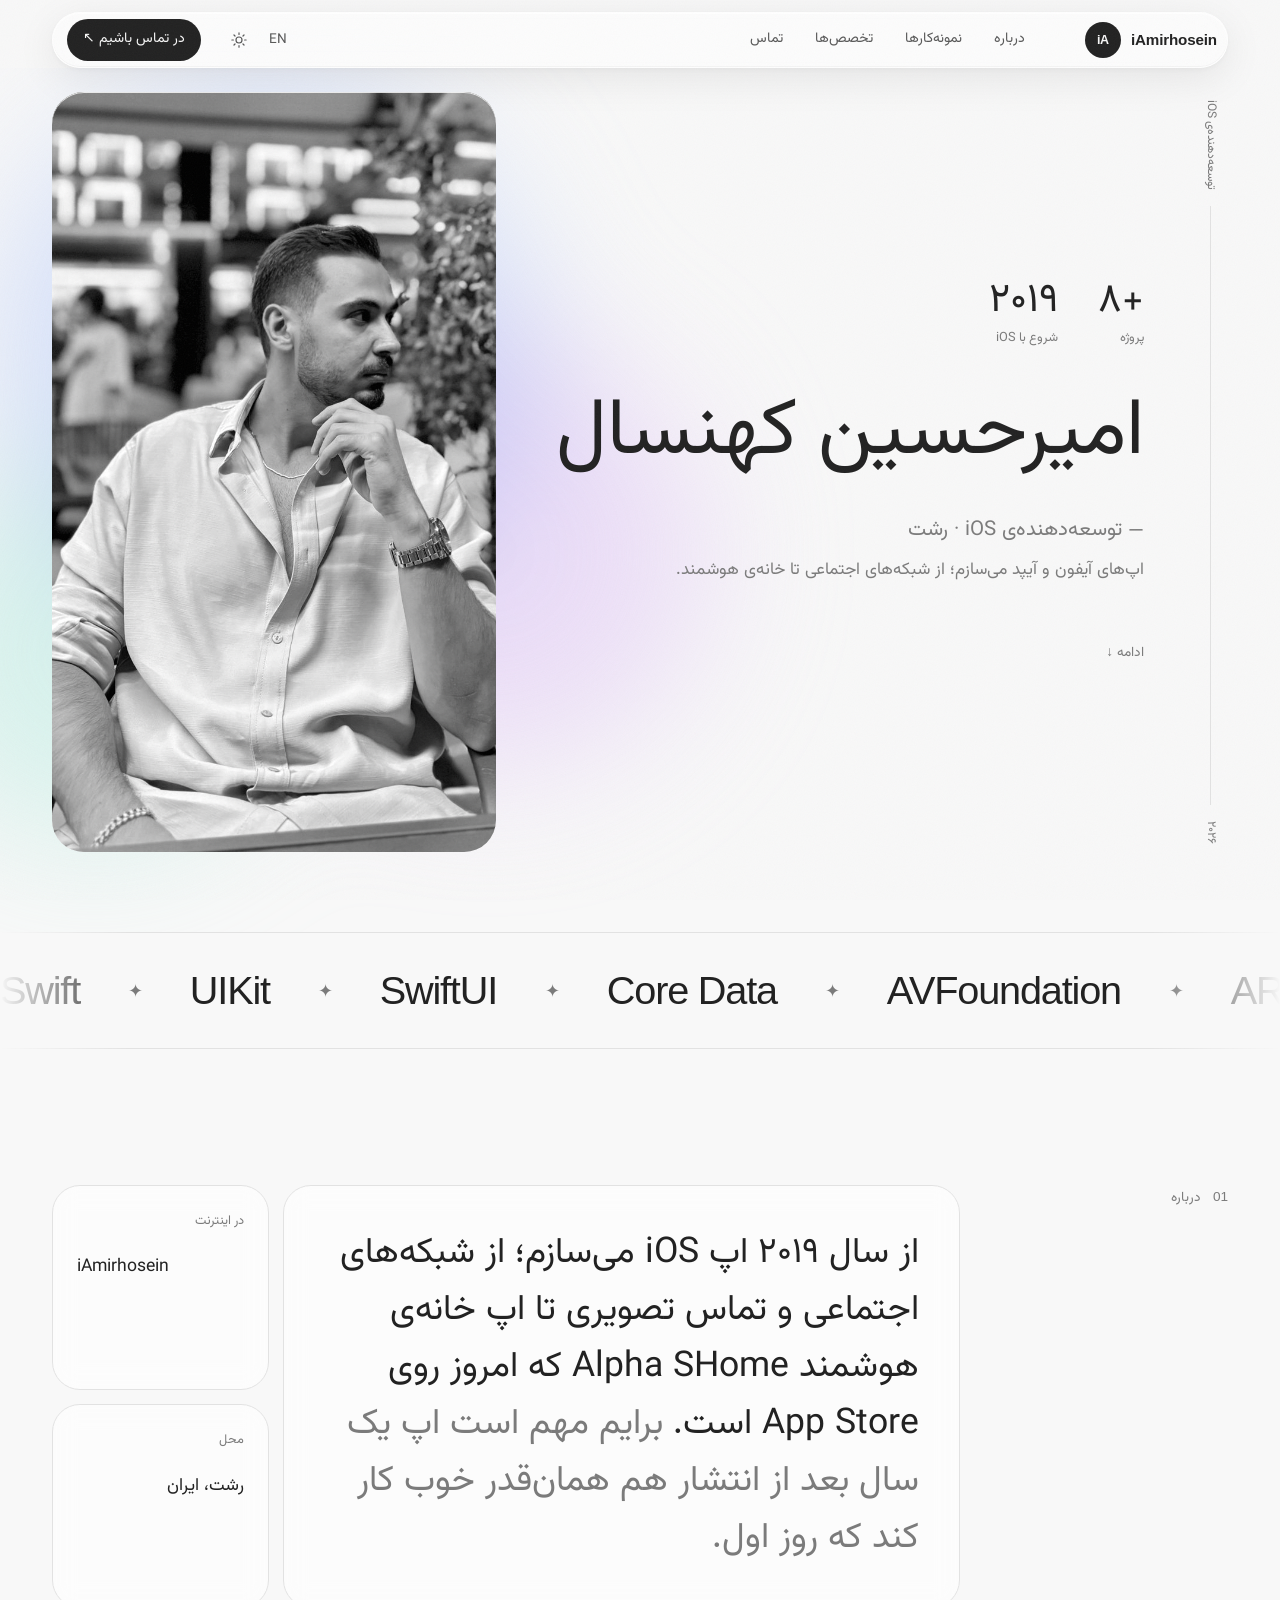
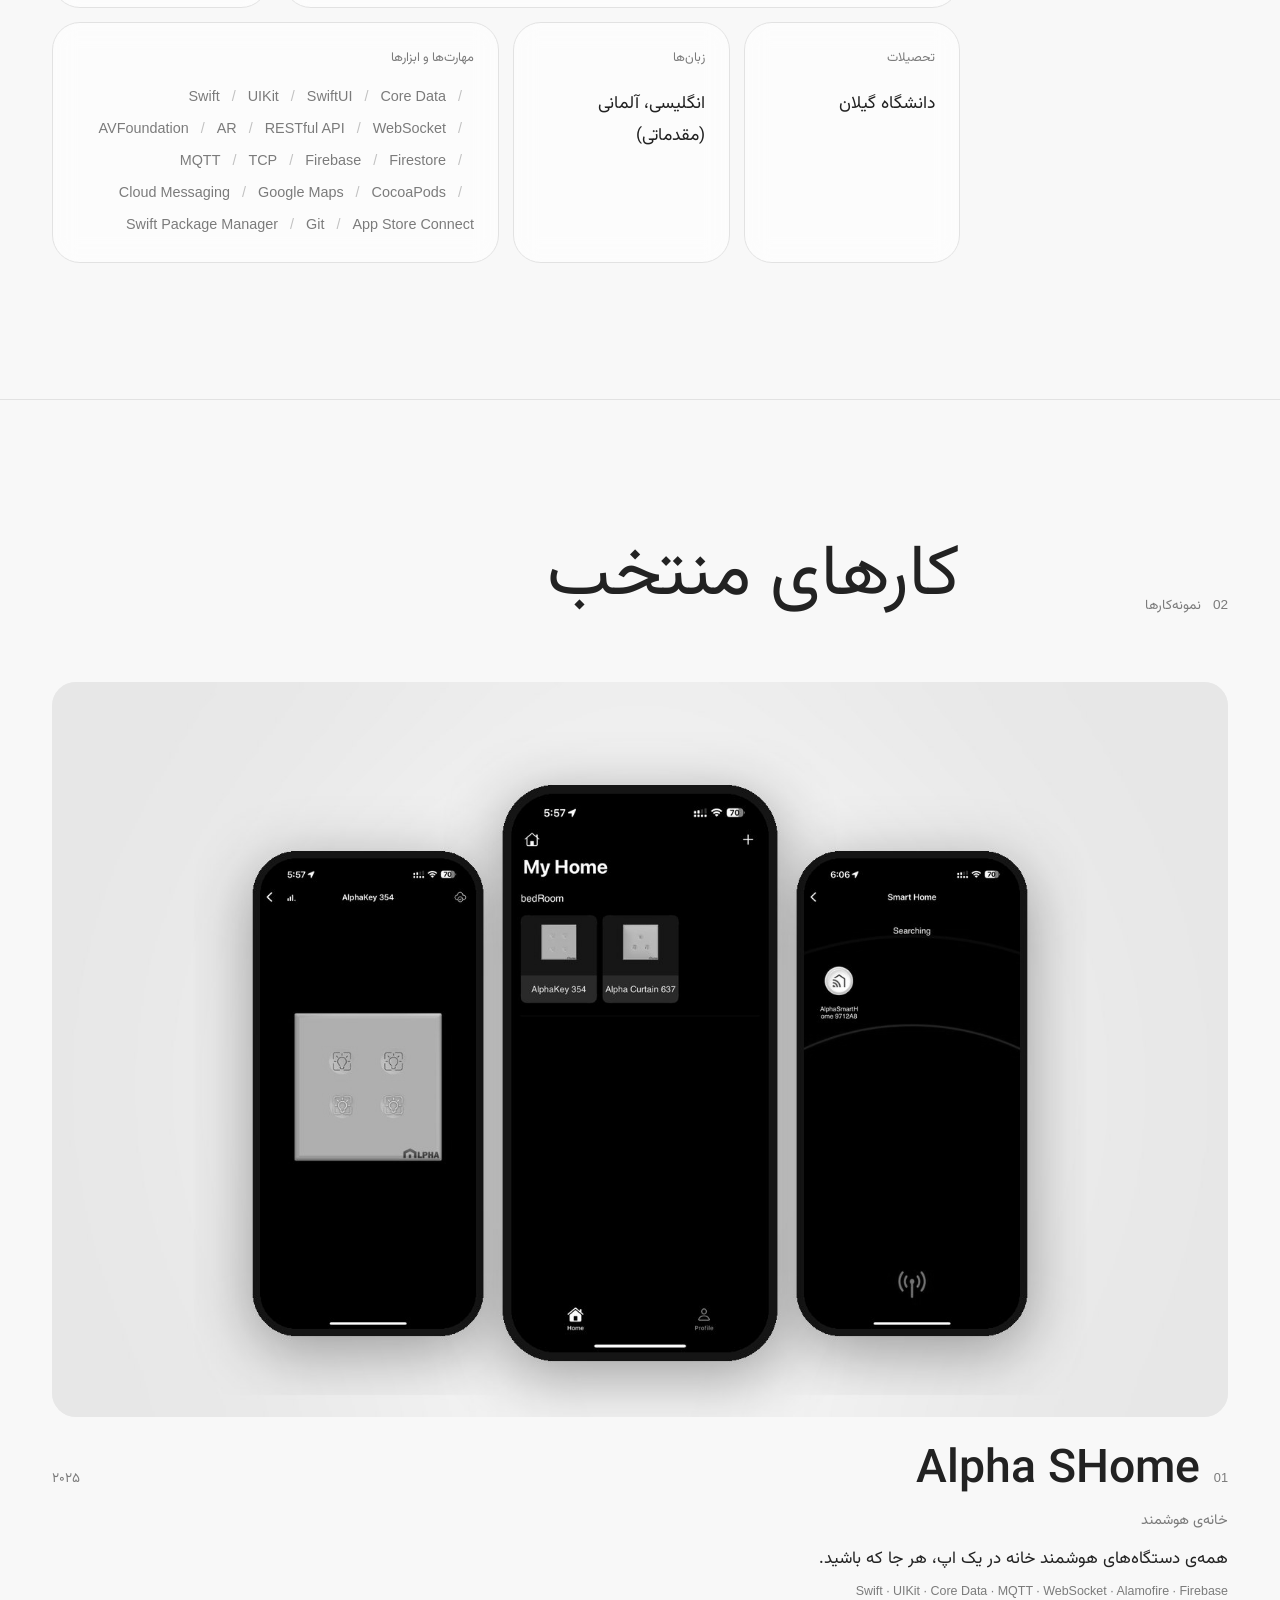
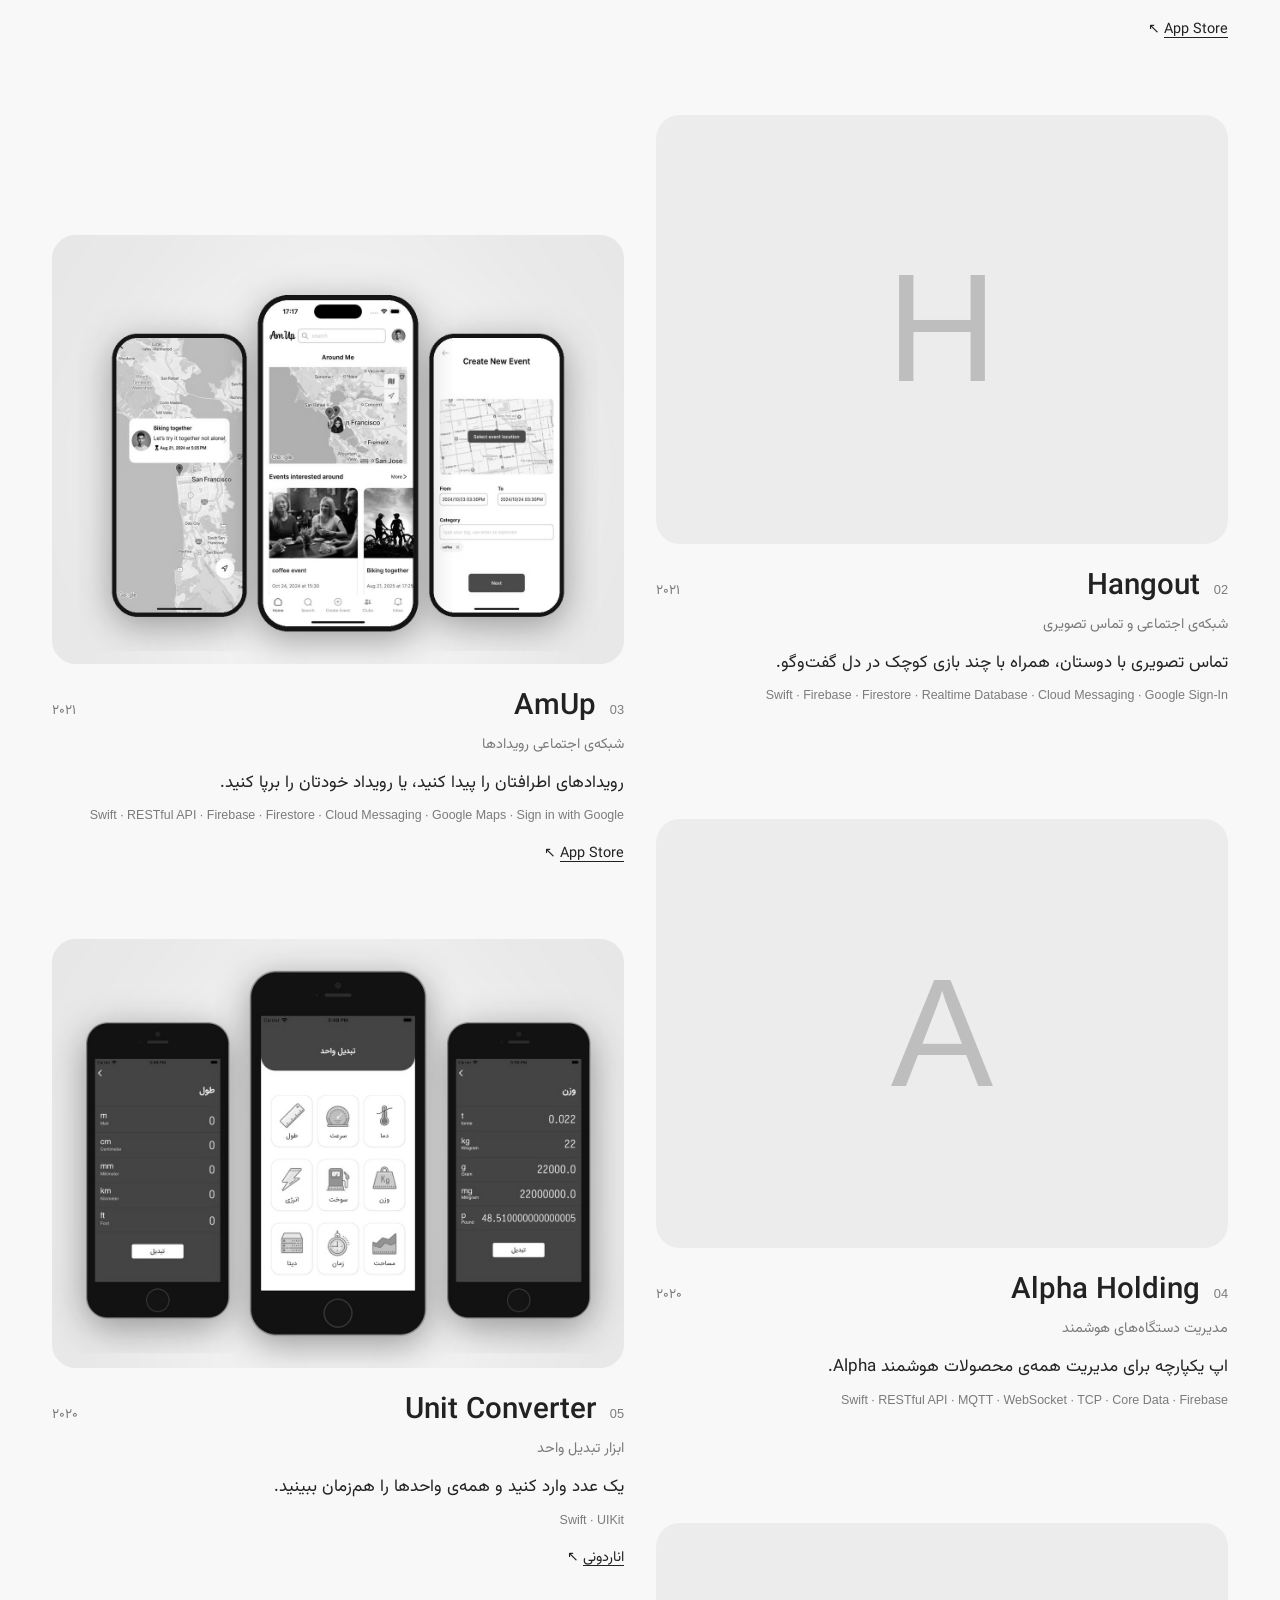
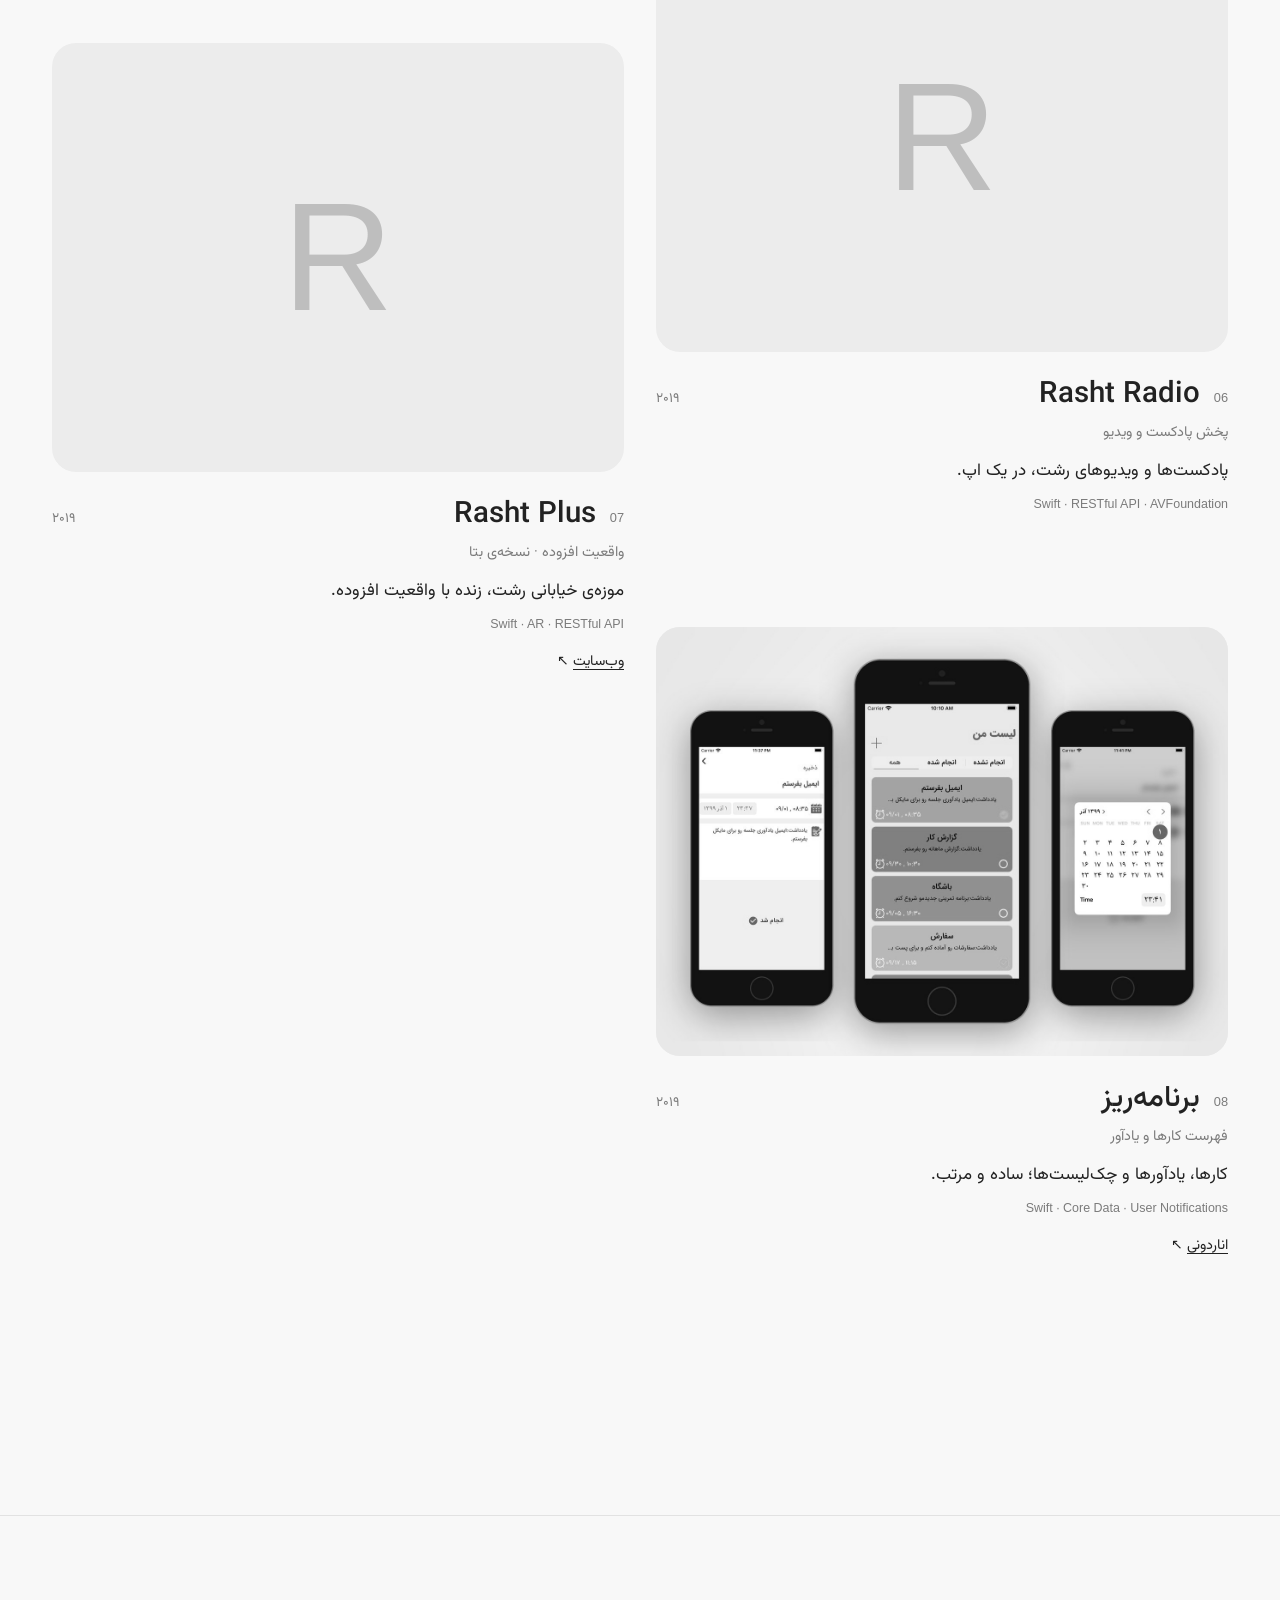
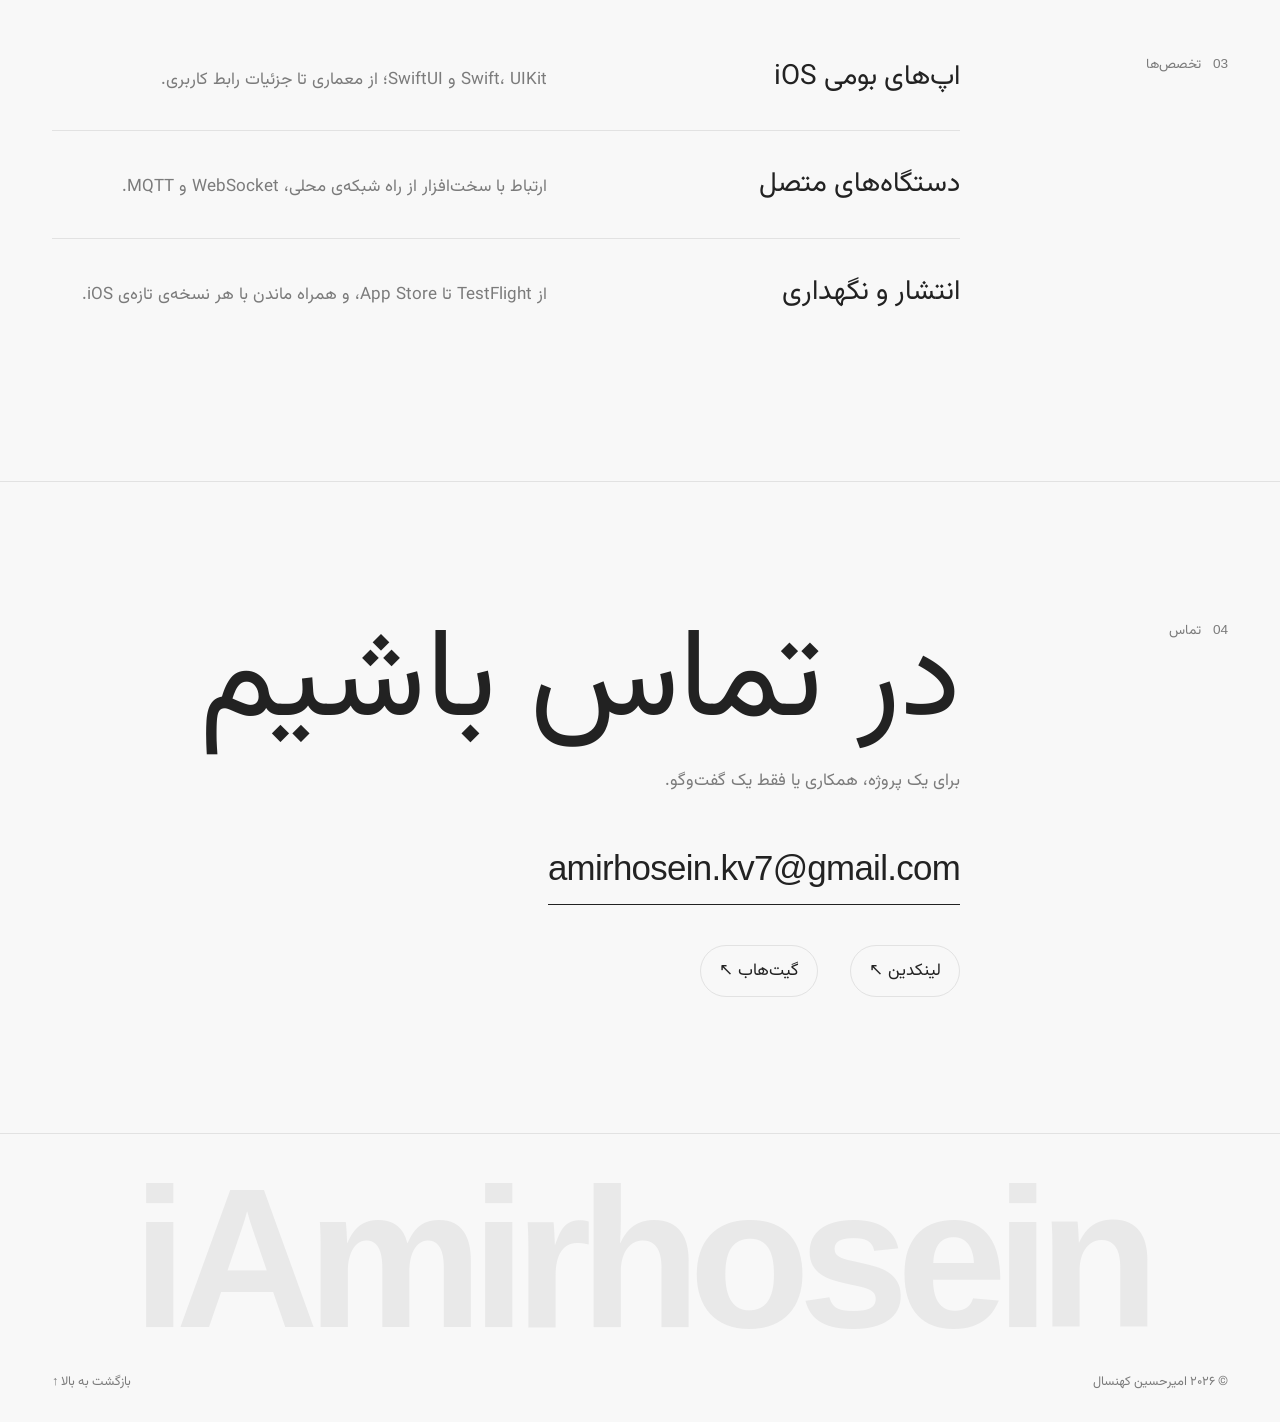
==== index.html @ ad401850 "lead the hero with the name instead of "Hello" The oversized greeting read too heavy in Vazirmatn, w" ====
<!doctype html>
<html lang="fa" dir="rtl">
<head>
  <meta charset="utf-8">
  <meta name="viewport" content="width=device-width, initial-scale=1">
  <title data-i18n="meta.title">امیرحسین کهنسال (iAmirhosein) | توسعه‌دهنده‌ی iOS</title>
  <meta name="description" data-i18n-attr="content:meta.description" content="نمونه‌کارهای امیرحسین کهنسال (iAmirhosein)، توسعه‌دهنده‌ی iOS: اپ‌های آیفون و آیپد، از شبکه‌های اجتماعی تا خانه‌ی هوشمند.">
  <meta name="author" content="Amirhosein Kohansal">
  <meta name="theme-color" content="#f8f8f8" media="(prefers-color-scheme: light)">
  <meta name="theme-color" content="#111111" media="(prefers-color-scheme: dark)">
  <link rel="canonical" href="https://iamirhosein.ir/">
  <link rel="icon" href="assets/favicon.svg" type="image/svg+xml">
  <link rel="apple-touch-icon" href="assets/apple-touch-icon.png">

  <!-- Open Graph / Twitter -->
  <meta property="og:type" content="website">
  <meta property="og:url" content="https://iamirhosein.ir/">
  <meta property="og:site_name" content="iAmirhosein">
  <meta property="og:locale" content="fa_IR">
  <meta property="og:locale:alternate" content="en_US">
  <meta property="og:title" content="امیرحسین کهنسال (iAmirhosein) | توسعه‌دهنده‌ی iOS">
  <meta property="og:description" content="نمونه‌کارهای iOS: اپ‌های آیفون و آیپد، از شبکه‌های اجتماعی تا خانه‌ی هوشمند.">
  <meta property="og:image" content="https://iamirhosein.ir/assets/og-image.png">
  <meta property="og:image:width" content="1200">
  <meta property="og:image:height" content="630">
  <meta name="twitter:card" content="summary_large_image">

  <script type="application/ld+json">
  {
    "@context": "https://schema.org",
    "@type": "Person",
    "name": "Amirhosein Kohansal",
    "alternateName": ["امیرحسین کهنسال", "iAmirhosein"],
    "jobTitle": "iOS Developer",
    "url": "https://iamirhosein.ir/",
    "knowsAbout": ["Swift", "UIKit", "SwiftUI", "iOS", "Core Data", "MQTT", "Firebase"],
    "alumniOf": "University of Guilan",
    "address": { "@type": "PostalAddress", "addressLocality": "Rasht", "addressCountry": "IR" },
    "sameAs": ["https://www.linkedin.com/in/amirhosein-kohansal/", "https://github.com/iAmirhosein"]
  }
  </script>

  <!-- set theme + language before first paint to avoid a flash -->
  <script>
    (function () {
      document.documentElement.classList.add("js");
      try {
        var t = localStorage.getItem("theme");
        if (t === "light" || t === "dark") document.documentElement.setAttribute("data-theme", t);
        var l = new URLSearchParams(location.search).get("lang") || localStorage.getItem("lang");
        if (l === "en") { document.documentElement.lang = "en"; document.documentElement.dir = "ltr"; }
      } catch (e) {}
    })();
  </script>
  <link rel="stylesheet" href="css/style.css">
</head>
<body>
  <a class="skip" href="#main" data-i18n="skip">رفتن به محتوا</a>

  <header class="site-header">
    <div class="container"><div class="header-inner glass">
      <a class="brand" href="#top" dir="ltr" aria-label="iAmirhosein">
        <span class="brand-mark" aria-hidden="true">iA</span>
        <span class="brand-name">iAmirhosein</span>
      </a>
      <nav class="nav" id="nav" aria-label="Main">
        <a href="#about" data-i18n="nav.about">درباره</a>
        <a href="#work" data-i18n="nav.work">نمونه‌کارها</a>
        <a href="#expertise" data-i18n="nav.expertise">تخصص‌ها</a>
        <a href="#contact" data-i18n="nav.contact">تماس</a>
      </nav>
      <div class="header-actions">
        <button class="text-btn" id="langToggle" type="button" lang="en" data-i18n="nav.lang">EN</button>
        <button class="icon-btn" id="themeToggle" type="button" data-i18n-attr="aria-label:nav.theme" aria-label="تغییر حالت روشن و تیره">
          <svg class="i-sun" viewBox="0 0 24 24" aria-hidden="true"><circle cx="12" cy="12" r="4"/><path d="M12 2.5v2M12 19.5v2M2.5 12h2M19.5 12h2M5.3 5.3l1.4 1.4M17.3 17.3l1.4 1.4M5.3 18.7l1.4-1.4M17.3 6.7l1.4-1.4"/></svg>
          <svg class="i-moon" viewBox="0 0 24 24" aria-hidden="true"><path d="M19.5 14.5A8 8 0 0 1 9.5 4.5a8 8 0 1 0 10 10z"/></svg>
        </button>
        <a class="cta-link" href="#contact" data-i18n="nav.cta">در تماس باشیم</a>
        <button class="icon-btn menu-btn" id="menuToggle" type="button" aria-controls="nav" aria-expanded="false" data-i18n-attr="aria-label:nav.menu" aria-label="منو">
          <svg viewBox="0 0 24 24" aria-hidden="true"><path d="M5 9h14M5 15h14"/></svg>
        </button>
      </div>
    </div></div>
  </header>

  <main id="main">
    <section class="hero" id="top">
      <div class="aura" aria-hidden="true"><span></span><span></span><span></span></div>
      <div class="container hero-grid">
        <div class="side-label" aria-hidden="true">
          <span data-i18n="hero.side">توسعه‌دهنده‌ی iOS</span>
          <span class="side-line"></span>
          <span id="sideYear">2026</span>
        </div>

        <div class="hero-text">
          <dl class="stats">
            <div><dt class="stat-num" data-i18n="hero.stat1">+۸</dt><dd data-i18n="hero.stat1Label">پروژه</dd></div>
            <div><dt class="stat-num" data-i18n="hero.stat2">۲۰۱۹</dt><dd data-i18n="hero.stat2Label">شروع با iOS</dd></div>
          </dl>
          <h1 class="hello"><span class="hello-inner" data-i18n="hero.hello">امیرحسین کهنسال</span></h1>
          <p class="intro" data-i18n="hero.intro">توسعه‌دهنده‌ی iOS · رشت</p>
          <p class="lead" data-i18n="hero.lead">اپ‌های آیفون و آیپد می‌سازم؛ از شبکه‌های اجتماعی تا خانه‌ی هوشمند.</p>
          <a class="scroll-down" href="#about"><span data-i18n="hero.scroll">ادامه</span> <span aria-hidden="true">↓</span></a>
        </div>

        <figure class="portrait" id="portrait">
          <span class="portrait-fallback" aria-hidden="true" dir="ltr">iA</span>
        </figure>
      </div>
    </section>

    <div class="marquee" aria-hidden="true"><div class="marquee-track" id="marquee"></div></div>

    <section class="section" id="about">
      <div class="container split">
        <p class="section-label"><span class="num">01</span> <span data-i18n="about.title">درباره</span></p>
        <div class="bento">
          <div class="tile tile-statement reveal">
            <p class="statement">
              <span data-i18n="about.body1">از سال ۲۰۱۹ اپ iOS می‌سازم؛ از شبکه‌های اجتماعی و تماس تصویری تا اپ خانه‌ی هوشمند Alpha SHome که امروز روی App Store است.</span>
              <span class="dim" data-i18n="about.body2">برایم مهم است اپ یک سال بعد از انتشار هم همان‌قدر خوب کار کند که روز اول.</span>
            </p>
          </div>
          <div class="tile tile-fact reveal"><p class="fact-label" data-i18n="about.handle">در اینترنت</p><p class="fact-value" dir="ltr">iAmirhosein</p></div>
          <div class="tile tile-fact reveal"><p class="fact-label" data-i18n="about.location">محل</p><p class="fact-value" data-i18n="about.locationValue">رشت، ایران</p></div>
          <div class="tile tile-fact reveal"><p class="fact-label" data-i18n="about.edu">تحصیلات</p><p class="fact-value" data-i18n="about.eduValue">دانشگاه گیلان</p></div>
          <div class="tile tile-fact reveal"><p class="fact-label" data-i18n="about.langs">زبان‌ها</p><p class="fact-value" data-i18n="about.langsValue">انگلیسی، آلمانی (مقدماتی)</p></div>
          <div class="tile tile-skills reveal">
            <h2 class="fact-label" data-i18n="about.skills">مهارت‌ها و ابزارها</h2>
            <ul class="skills" id="skills" dir="ltr"></ul>
          </div>
        </div>
      </div>
    </section>

    <section class="section" id="work">
      <div class="container">
        <div class="split head-split">
          <p class="section-label"><span class="num">02</span> <span data-i18n="work.label">نمونه‌کارها</span></p>
          <h2 class="section-title reveal" data-i18n="work.title">کارهای منتخب</h2>
        </div>
        <div class="works" id="projects"></div>
      </div>
    </section>

    <section class="section" id="expertise">
      <div class="container split">
        <p class="section-label"><span class="num">03</span> <span data-i18n="expertise.label">تخصص‌ها</span></p>
        <ol class="expertise">
          <li class="reveal">
            <h3 data-i18n="expertise.e1.title">اپ‌های بومی iOS</h3>
            <p data-i18n="expertise.e1.body">Swift، UIKit و SwiftUI؛ از معماری تا جزئیات رابط کاربری.</p>
          </li>
          <li class="reveal">
            <h3 data-i18n="expertise.e2.title">دستگاه‌های متصل</h3>
            <p data-i18n="expertise.e2.body">ارتباط با سخت‌افزار از راه شبکه‌ی محلی، WebSocket و MQTT.</p>
          </li>
          <li class="reveal">
            <h3 data-i18n="expertise.e3.title">انتشار و نگهداری</h3>
            <p data-i18n="expertise.e3.body">از TestFlight تا App Store، و همراه ماندن با هر نسخه‌ی تازه‌ی iOS.</p>
          </li>
        </ol>
      </div>
    </section>

    <section class="section contact-section" id="contact">
      <div class="container split">
        <p class="section-label"><span class="num">04</span> <span data-i18n="contact.label">تماس</span></p>
        <div class="reveal">
          <h2 class="contact-title" data-i18n="contact.title">در تماس باشیم</h2>
          <p class="contact-lead" data-i18n="contact.lead">برای یک پروژه، همکاری یا فقط یک گفت‌وگو.</p>
          <a class="email" id="emailLink" href="mailto:amirhosein.kv7@gmail.com" dir="ltr">amirhosein.kv7@gmail.com</a>
          <ul class="socials" id="contactLinks"></ul>
        </div>
      </div>
    </section>
  </main>

  <footer class="site-footer">
    <div class="container">
      <p class="wordmark" dir="ltr" aria-hidden="true">iAmirhosein</p>
      <div class="footer-inner">
        <p>© <span id="year">2026</span> <span data-i18n="footer.rights">امیرحسین کهنسال</span></p>
        <a href="#top" data-i18n="footer.top">بازگشت به بالا ↑</a>
      </div>
    </div>
  </footer>

  <script src="js/config.js"></script>
  <script src="js/projects.js"></script>
  <script src="js/i18n.js"></script>
  <script src="js/main.js"></script>
</body>
</html>
---- css/style.css ----
/* Vazirmatn — SIL Open Font License (assets/fonts/OFL.txt) */
@font-face { font-family: "Vazirmatn"; src: url("../assets/fonts/Vazirmatn-Regular.ttf") format("truetype"); font-weight: 400; font-display: swap; }
@font-face { font-family: "Vazirmatn"; src: url("../assets/fonts/Vazirmatn-Medium.ttf") format("truetype"); font-weight: 500 600; font-display: swap; }
@font-face { font-family: "Vazirmatn"; src: url("../assets/fonts/Vazirmatn-Bold.ttf") format("truetype"); font-weight: 700; font-display: swap; }

/* ---------- tokens: monochrome ---------- */
:root {
  --bg: #f8f8f8;
  --surface: #ffffff;
  --media: #ececec;
  --text: #222222;
  --muted: #7b7b7b;
  --line: #e2e2e2;
  --faint: #e9e9e9;
  --badge-bg: #222222;
  --badge-text: #f8f8f8;
  --nav-bg: rgba(248, 248, 248, .8);
  --font: "Vazirmatn", -apple-system, BlinkMacSystemFont, "Segoe UI", Tahoma, sans-serif;
  --display-weight: 400;
  color-scheme: light;
}
@media (prefers-color-scheme: dark) {
  :root:not([data-theme="light"]) {
    --bg: #111111; --surface: #181818; --media: #1c1c1c; --text: #f2f2f2; --muted: #8a8a8a;
    --line: #2a2a2a; --faint: #1b1b1b; --badge-bg: #f2f2f2; --badge-text: #111111; --nav-bg: rgba(17, 17, 17, .8);
    color-scheme: dark;
  }
}
:root[data-theme="dark"] {
  --bg: #111111; --surface: #181818; --media: #1c1c1c; --text: #f2f2f2; --muted: #8a8a8a;
  --line: #2a2a2a; --faint: #1b1b1b; --badge-bg: #f2f2f2; --badge-text: #111111; --nav-bg: rgba(17, 17, 17, .8);
  color-scheme: dark;
}
html[lang="en"] {
  --font: -apple-system, BlinkMacSystemFont, "SF Pro Display", "Helvetica Neue", "Segoe UI", Roboto, sans-serif;
  --display-weight: 300;
}

/* ---------- base ---------- */
*, *::before, *::after { box-sizing: border-box; }
html { scroll-behavior: smooth; scroll-padding-top: 64px; -webkit-text-size-adjust: 100%; }
body {
  margin: 0; background: var(--bg); color: var(--text);
  font-family: var(--font); font-size: 17px; line-height: 1.8; letter-spacing: 0;
  -webkit-font-smoothing: antialiased; -moz-osx-font-smoothing: grayscale;
}
html[lang="en"] body { line-height: 1.55; letter-spacing: -0.01em; }
h1, h2, h3 { margin: 0; font-weight: 500; }
p, dl, dd, figure { margin: 0; }
a { color: inherit; text-decoration: none; }
img { max-width: 100%; display: block; }
svg { fill: none; stroke: currentColor; stroke-width: 1.6; stroke-linecap: round; stroke-linejoin: round; }
:focus-visible { outline: 2px solid var(--text); outline-offset: 3px; }
.visually-hidden { position: absolute; width: 1px; height: 1px; overflow: hidden; clip: rect(0 0 0 0); white-space: nowrap; }

.container { width: 100%; max-width: 1240px; margin-inline: auto; padding-inline: 16px; }
@media (min-width: 640px) { .container { padding-inline: 32px; } }

.skip { position: absolute; inset-inline-start: 8px; top: -48px; background: var(--text); color: var(--bg); padding: 8px 14px; z-index: 100; }
.skip:focus { top: 8px; }

/* underlined text link with an outward arrow (mirrors in RTL) */
.arrow-link, .cta-link { text-decoration: underline; text-underline-offset: 4px; text-decoration-thickness: 1px; }
.arrow-link::after, .cta-link::after { content: "\00a0↗"; display: inline-block; text-decoration: none; transition: transform .2s ease; }
html[dir="rtl"] .arrow-link::after, html[dir="rtl"] .cta-link::after { content: "\00a0↖"; }
.arrow-link:hover::after, .cta-link:hover::after { transform: translate(2px, -2px); }
html[dir="rtl"] .arrow-link:hover::after, html[dir="rtl"] .cta-link:hover::after { transform: translate(-2px, -2px); }

/* ---------- header ---------- */
.site-header {
  position: sticky; top: 0; z-index: 50; background: var(--nav-bg);
  backdrop-filter: blur(16px); -webkit-backdrop-filter: blur(16px);
}
.header-inner { display: flex; align-items: center; gap: 12px; height: 64px; }
.brand { display: flex; align-items: center; gap: 10px; font-weight: 600; font-size: .95rem; letter-spacing: -0.01em; font-family: -apple-system, BlinkMacSystemFont, "Segoe UI", Roboto, sans-serif; }
.brand-mark {
  width: 30px; height: 30px; display: grid; place-items: center; border-radius: 8px;
  background: var(--text); color: var(--bg); font-size: .78rem; font-weight: 700; letter-spacing: -0.02em;
}
.nav { display: none; gap: 32px; margin-inline-start: 48px; }
.nav a { font-size: .88rem; color: var(--text); opacity: .75; }
.nav a:hover { opacity: 1; }
.header-actions { display: flex; align-items: center; gap: 4px; margin-inline-start: auto; }
.text-btn, .icon-btn { font: inherit; color: var(--text); background: none; border: 0; cursor: pointer; height: 36px; opacity: .75; }
.text-btn:hover, .icon-btn:hover { opacity: 1; }
.text-btn { font-size: .85rem; padding: 0 8px; }
.icon-btn { width: 36px; display: grid; place-items: center; padding: 0; }
.icon-btn svg { width: 18px; height: 18px; }
.cta-link { display: none; font-size: .88rem; margin-inline-start: 16px; }
.i-moon { display: none; }
:root[data-theme="dark"] .i-sun { display: none; }
:root[data-theme="dark"] .i-moon { display: block; }
@media (prefers-color-scheme: dark) {
  :root:not([data-theme="light"]) .i-sun { display: none; }
  :root:not([data-theme="light"]) .i-moon { display: block; }
}
.nav.open {
  display: flex; flex-direction: column; gap: 0; position: absolute; top: 64px; inset-inline: 0; margin: 0;
  height: calc(100vh - 64px); background: var(--bg); padding: 24px 32px;
}
.nav.open a { font-size: 2rem; padding: 8px 0; opacity: 1; font-weight: var(--display-weight); }
@media (min-width: 860px) {
  .nav, .nav.open { display: flex; flex-direction: row; gap: 32px; position: static; height: auto; padding: 0; margin-inline-start: 48px; background: none; }
  .nav.open a { font-size: .88rem; padding: 0; opacity: .75; font-weight: 400; }
  .cta-link { display: inline-block; }
  .menu-btn { display: none; }
}

/* ---------- hero ---------- */
.hero { padding: 32px 0 72px; }
.hero-grid { display: grid; gap: 40px; align-items: stretch; }
.side-label { display: none; }
.hero-text { display: flex; flex-direction: column; justify-content: center; gap: 0; }
.stats { display: flex; gap: 40px; margin-bottom: 32px; }
.stats div { display: flex; flex-direction: column; }
.stat-num { font-size: clamp(1.8rem, 1.4rem + 1.4vw, 2.6rem); font-weight: var(--display-weight); line-height: 1.2; }
.stats dd { font-size: .8rem; color: var(--muted); }
.hello {
  font-size: clamp(2.6rem, 1.3rem + 4.6vw, 5.4rem); font-weight: var(--display-weight);
  line-height: 1.3; letter-spacing: 0; margin: 0; max-width: 11em;
}
html[lang="en"] .hello { letter-spacing: -0.04em; line-height: 1.02; }
.intro { font-size: clamp(1.05rem, 1rem + .35vw, 1.3rem); margin-top: 20px; color: var(--muted); }
.intro::before { content: "— "; color: var(--muted); }
.lead { color: var(--muted); max-width: 30em; margin-top: 6px; }
.scroll-down { margin-top: 56px; font-size: .85rem; color: var(--muted); align-self: flex-start; }
.scroll-down:hover { color: var(--text); }

.portrait {
  position: relative; aspect-ratio: 4 / 5; background: var(--media); overflow: hidden;
  display: grid; place-items: center; border-radius: 4px;
}
.portrait img {
  width: 100%; height: 100%; object-fit: cover; object-position: 55% 22%;
  filter: grayscale(1) contrast(1.05); transition: filter .6s ease, transform 1.2s cubic-bezier(.2, .7, .2, 1);
  animation: fade-up 1.2s cubic-bezier(.16, 1, .3, 1) both .2s;
}
.portrait:hover img { filter: grayscale(0); transform: scale(1.015); }
.portrait-fallback {
  font-family: -apple-system, BlinkMacSystemFont, "Helvetica Neue", sans-serif;
  font-size: clamp(7rem, 22vw, 16rem); font-weight: 200; letter-spacing: -0.06em; line-height: 1;
  color: var(--muted); opacity: .35;
}

@media (min-width: 900px) {
  .hero { padding: 24px 0 80px; }
  .hero-grid { grid-template-columns: 36px 1.15fr 0.85fr; gap: 48px; min-height: calc(100vh - 140px); }
  .side-label {
    display: flex; flex-direction: column; align-items: center; justify-content: space-between; gap: 16px;
    font-size: .75rem; color: var(--muted); padding: 8px 0;
  }
  .side-label span:first-child, .side-label #sideYear { writing-mode: vertical-rl; }
  html[dir="ltr"] .side-label span:first-child, html[dir="ltr"] .side-label #sideYear { transform: rotate(180deg); }
  .side-line { flex: 1; width: 1px; background: var(--line); }
  .portrait { aspect-ratio: auto; min-height: 560px; }
}

/* ---------- sections ---------- */
.section { padding: 96px 0; border-top: 1px solid var(--line); }
@media (min-width: 900px) { .section { padding: 136px 0; } }
.split { display: grid; gap: 28px; }
@media (min-width: 900px) { .split { grid-template-columns: 220px 1fr; gap: 48px; } }
.section-label { font-size: .85rem; color: var(--muted); }
.section-label .num { font-family: -apple-system, BlinkMacSystemFont, "Segoe UI", Roboto, sans-serif; margin-inline-end: 8px; }
.section-title { font-size: clamp(2.4rem, 1.6rem + 3.6vw, 5rem); font-weight: var(--display-weight); line-height: 1.15; }
html[lang="en"] .section-title { letter-spacing: -0.04em; line-height: 1; }
.head-split { margin-bottom: 64px; align-items: end; }

/* about */
.statement { font-size: clamp(1.45rem, 1.1rem + 1.4vw, 2.4rem); font-weight: var(--display-weight); line-height: 1.6; }
html[lang="en"] .statement { line-height: 1.3; letter-spacing: -0.025em; }
.statement .dim { color: var(--muted); }
.facts { display: grid; grid-template-columns: repeat(2, 1fr); gap: 24px; margin-top: 56px; padding-top: 28px; border-top: 1px solid var(--line); }
@media (min-width: 760px) { .facts { grid-template-columns: repeat(4, 1fr); } }
.facts dt { color: var(--muted); font-size: .8rem; }
.facts dd { margin-top: 4px; }
.skills { list-style: none; padding: 0; margin: 40px 0 0; display: flex; flex-wrap: wrap; gap: 6px 0; color: var(--muted); font-size: .9rem; font-family: -apple-system, BlinkMacSystemFont, "Segoe UI", Roboto, sans-serif; letter-spacing: 0; }
html[dir="rtl"] .skills { justify-content: flex-end; }
.skills li:not(:last-child)::after { content: "/"; margin-inline: 12px; opacity: .45; }

/* ---------- work ---------- */
.works { display: grid; gap: 72px 32px; }
@media (min-width: 760px) { .works { grid-template-columns: repeat(2, 1fr); } }
.work { display: flex; flex-direction: column; gap: 6px; }
.work-media {
  aspect-ratio: 4 / 3; background: var(--media); overflow: hidden; margin-bottom: 18px; border-radius: 4px;
  display: grid; place-items: center;
}
.work-media img { width: 100%; height: 100%; object-fit: cover; filter: grayscale(1); transition: filter .5s ease, transform .8s cubic-bezier(.2, .7, .2, 1); }
.work:hover .work-media img { filter: none; transform: scale(1.02); }
.work-initial {
  font-family: -apple-system, BlinkMacSystemFont, "Helvetica Neue", sans-serif;
  font-size: clamp(6rem, 12vw, 10rem); font-weight: 200; line-height: 1; color: var(--muted); opacity: .4;
  transition: opacity .4s ease, transform .8s cubic-bezier(.2, .7, .2, 1);
}
.work:hover .work-initial { opacity: .7; transform: scale(1.04); }
.work-head { display: flex; align-items: baseline; gap: 14px; }
.work-index { font-size: .8rem; color: var(--muted); font-family: -apple-system, BlinkMacSystemFont, "Segoe UI", Roboto, sans-serif; }
.work h3 { font-size: clamp(1.4rem, 1.2rem + .8vw, 2rem); font-weight: 500; line-height: 1.3; }
html[lang="en"] .work h3 { letter-spacing: -0.03em; }
.work-year { margin-inline-start: auto; font-size: .85rem; color: var(--muted); }
.work-meta { color: var(--muted); font-size: .9rem; display: flex; align-items: center; gap: 8px; }
.work-desc { max-width: 34em; margin-top: 4px; }
.work-tech { color: var(--muted); font-size: .78rem; font-family: -apple-system, BlinkMacSystemFont, "Segoe UI", Roboto, sans-serif; letter-spacing: 0; }
html[dir="rtl"] .work-tech { text-align: right; }
.work-links { display: flex; flex-wrap: wrap; gap: 6px 24px; margin-top: 8px; font-size: .9rem; }
.work.featured { grid-column: 1 / -1; }
.work.featured .work-media { aspect-ratio: 16 / 10; }
.work.featured h3 { font-size: clamp(1.8rem, 1.3rem + 2vw, 3rem); }
.badge { font-size: .7rem; padding: 1px 8px; border-radius: 999px; background: var(--badge-bg); color: var(--badge-text); }

/* ---------- expertise ---------- */
.expertise { list-style: none; padding: 0; margin: 0; }
.expertise li { display: grid; gap: 6px; padding: 28px 0; border-top: 1px solid var(--line); }
.expertise li:first-child { border-top: 0; padding-top: 0; }
@media (min-width: 760px) { .expertise li { grid-template-columns: 1fr 1.3fr; gap: 32px; align-items: baseline; } }
.expertise h3 { font-size: clamp(1.3rem, 1.1rem + .8vw, 1.9rem); font-weight: var(--display-weight); }
html[lang="en"] .expertise h3 { letter-spacing: -0.025em; }
.expertise p { color: var(--muted); }

/* ---------- contact ---------- */
.contact-title { font-size: clamp(3.2rem, 1.5rem + 8vw, 8rem); font-weight: var(--display-weight); line-height: 1.05; }
html[lang="en"] .contact-title { letter-spacing: -0.05em; line-height: .95; }
.contact-lead { color: var(--muted); margin-top: 16px; }
.email {
  display: inline-block; margin-top: 40px; font-size: clamp(1.2rem, .9rem + 1.6vw, 2.4rem); font-weight: 300;
  letter-spacing: -0.02em; border-bottom: 1px solid currentColor; padding-bottom: 4px; word-break: break-all;
  font-family: -apple-system, BlinkMacSystemFont, "Helvetica Neue", "Segoe UI", sans-serif;
}
.email:hover { color: var(--muted); }
.socials { list-style: none; padding: 0; margin: 40px 0 0; display: flex; flex-wrap: wrap; gap: 12px 32px; }

/* ---------- footer ---------- */
.site-footer { border-top: 1px solid var(--line); padding: 40px 0 28px; overflow: hidden; }
.wordmark {
  font-family: -apple-system, BlinkMacSystemFont, "Helvetica Neue", sans-serif;
  font-size: clamp(3.5rem, 15.5vw, 13rem); font-weight: 600; letter-spacing: -0.06em; line-height: .85;
  color: var(--faint); white-space: nowrap; user-select: none; text-align: center;
}
:root[data-theme="dark"] .wordmark { color: #1e1e1e; }
.footer-inner { display: flex; justify-content: space-between; gap: 12px; flex-wrap: wrap; margin-top: 28px; font-size: .8rem; color: var(--muted); }
.footer-inner p { margin: 0; }
.footer-inner a:hover { color: var(--text); }

/* =====================================================================
   2026 layer: Liquid Glass, aura, kinetic type, marquee, bento,
   staggered work grid, scroll-driven motion, grain
   ===================================================================== */

/* ---------- Liquid Glass (Apple, iOS 26) ---------- */
:root {
  --glass-bg: rgba(255, 255, 255, .52);
  --glass-border: rgba(255, 255, 255, .7);
  --glass-hi: rgba(255, 255, 255, .85);
  --glass-shadow: 0 10px 40px rgba(0, 0, 0, .08), 0 2px 6px rgba(0, 0, 0, .04);
  --tile: rgba(255, 255, 255, .6);
}
@media (prefers-color-scheme: dark) {
  :root:not([data-theme="light"]) {
    --glass-bg: rgba(30, 30, 30, .5); --glass-border: rgba(255, 255, 255, .12);
    --glass-hi: rgba(255, 255, 255, .18); --glass-shadow: 0 10px 40px rgba(0, 0, 0, .5);
    --tile: rgba(28, 28, 28, .7);
  }
}
:root[data-theme="dark"] {
  --glass-bg: rgba(30, 30, 30, .5); --glass-border: rgba(255, 255, 255, .12);
  --glass-hi: rgba(255, 255, 255, .18); --glass-shadow: 0 10px 40px rgba(0, 0, 0, .5);
  --tile: rgba(28, 28, 28, .7);
}
.glass {
  background: var(--glass-bg);
  backdrop-filter: blur(24px) saturate(190%); -webkit-backdrop-filter: blur(24px) saturate(190%);
  border: 1px solid var(--glass-border);
  box-shadow: inset 0 1px 0 var(--glass-hi), inset 0 -1px 0 rgba(0, 0, 0, .03), var(--glass-shadow);
}

/* floating capsule header */
.site-header { background: none; backdrop-filter: none; -webkit-backdrop-filter: none; padding-top: 12px; pointer-events: none; }
.site-header .container { pointer-events: auto; }
.header-inner { height: 56px; padding-inline: 10px 14px; border-radius: 999px; position: relative; }
.nav.open { top: 68px; height: auto; border-radius: 28px; padding: 16px 28px 20px; background: var(--glass-bg);
  backdrop-filter: blur(24px) saturate(190%); -webkit-backdrop-filter: blur(24px) saturate(190%);
  border: 1px solid var(--glass-border); box-shadow: var(--glass-shadow); }
.brand-mark { border-radius: 999px; width: 36px; height: 36px; }
.cta-link {
  text-decoration: none; background: var(--text); color: var(--bg); padding: 8px 16px; border-radius: 999px;
  transition: transform .25s cubic-bezier(.2, .7, .2, 1), opacity .2s ease;
}
.cta-link:hover { transform: scale(1.04); }
.nav a { position: relative; }
@media (min-width: 860px) {
  .nav.open { background: none; border: 0; box-shadow: none; backdrop-filter: none; -webkit-backdrop-filter: none; padding: 0; }
  .nav a::after { content: ""; position: absolute; inset-inline: 0; bottom: -4px; height: 1px; background: currentColor; transform: scaleX(0); transition: transform .3s ease; }
  .nav a:hover::after { transform: scaleX(1); }
}
html { scroll-padding-top: 88px; }
@media (max-width: 359px) { .brand-name { display: none; } .header-inner { padding-inline: 8px 6px; } }

/* ---------- hero aura: soft iridescent light the glass sits on ---------- */
.hero { position: relative; overflow: hidden; }
.aura { position: absolute; inset: -10% -10% auto; height: 120%; pointer-events: none; z-index: 0; filter: blur(70px); opacity: .55; }
.aura span { position: absolute; border-radius: 50%; mix-blend-mode: multiply; animation: drift 22s ease-in-out infinite alternate; }
.aura span:nth-child(1) { width: 42vw; height: 42vw; background: #b9cdfb; inset-inline-end: 8%; top: 10%; }
.aura span:nth-child(2) { width: 34vw; height: 34vw; background: #e2c9f7; inset-inline-end: 26%; top: 34%; animation-duration: 28s; animation-delay: -6s; }
.aura span:nth-child(3) { width: 30vw; height: 30vw; background: #bfeee4; inset-inline-end: 2%; top: 46%; animation-duration: 25s; animation-delay: -12s; }
:root[data-theme="dark"] .aura { opacity: .28; }
:root[data-theme="dark"] .aura span { mix-blend-mode: screen; }
@media (prefers-color-scheme: dark) {
  :root:not([data-theme="light"]) .aura { opacity: .28; }
  :root:not([data-theme="light"]) .aura span { mix-blend-mode: screen; }
}
@keyframes drift {
  0% { transform: translate(0, 0) scale(1); }
  50% { transform: translate(-6vw, 4vh) scale(1.12); }
  100% { transform: translate(4vw, -3vh) scale(.94); }
}
.hero-grid { position: relative; z-index: 1; }
.portrait { border-radius: 32px; }
.portrait::after { content: ""; position: absolute; inset: 0; border-radius: inherit; box-shadow: inset 0 1px 0 var(--glass-hi); pointer-events: none; }
.portrait:not(.has-photo) { background: var(--glass-bg); backdrop-filter: blur(20px); -webkit-backdrop-filter: blur(20px); border: 1px solid var(--glass-border); }

/* kinetic headline: rises out of a mask on load */
.hello { overflow: hidden; padding-bottom: .08em; }
.hello-inner { display: inline-block; animation: rise 1.2s cubic-bezier(.16, 1, .3, 1) both .1s; }
.intro, .lead, .stats { animation: fade-up 1s cubic-bezier(.16, 1, .3, 1) both; }
.stats { animation-delay: .05s; } .intro { animation-delay: .35s; } .lead { animation-delay: .45s; }
@keyframes rise { from { transform: translateY(105%); } to { transform: none; } }
@keyframes fade-up { from { opacity: 0; transform: translateY(16px); } to { opacity: 1; transform: none; } }
.scroll-down span[aria-hidden] { display: inline-block; animation: bob 2s ease-in-out infinite; }
@keyframes bob { 50% { transform: translateY(4px); } }

/* ---------- skills marquee ---------- */
.marquee { overflow: hidden; border-block: 1px solid var(--line); padding: 22px 0; direction: ltr;
  -webkit-mask-image: linear-gradient(90deg, transparent, #000 10%, #000 90%, transparent);
          mask-image: linear-gradient(90deg, transparent, #000 10%, #000 90%, transparent); }
.marquee-track { display: flex; width: max-content; gap: 48px; animation: ticker 40s linear infinite;
  font-size: clamp(1.6rem, 1.2rem + 1.6vw, 2.6rem); font-weight: 300; letter-spacing: -0.03em; white-space: nowrap;
  font-family: -apple-system, BlinkMacSystemFont, "SF Pro Display", "Helvetica Neue", sans-serif; }
.marquee-track span { display: inline-flex; align-items: center; gap: 48px; }
.marquee-track span::after { content: "✦"; font-size: .45em; color: var(--muted); }
.marquee:hover .marquee-track { animation-play-state: paused; }
@keyframes ticker { to { transform: translateX(-50%); } }
.section#about { border-top: 0; }

/* ---------- bento ---------- */
.bento { display: grid; gap: 14px; grid-template-columns: repeat(2, 1fr); }
.tile {
  background: var(--tile); border: 1px solid var(--line); border-radius: 28px; padding: 24px;
  backdrop-filter: blur(12px); -webkit-backdrop-filter: blur(12px);
  transition: transform .4s cubic-bezier(.2, .7, .2, 1), border-color .3s ease;
}
.tile:hover { transform: translateY(-3px); border-color: color-mix(in srgb, var(--text) 25%, transparent); }
.tile-statement { grid-column: 1 / -1; padding: 32px; }
.tile-skills { grid-column: 1 / -1; }
.fact-label { color: var(--muted); font-size: .8rem; font-weight: 400; }
.fact-value { margin-top: 18px; font-size: 1.1rem; }
.tile-skills .skills { margin-top: 14px; }
@media (min-width: 900px) {
  .bento { grid-template-columns: repeat(4, 1fr); }
  .tile-statement { grid-column: 1 / 4; grid-row: span 2; padding: 40px; display: flex; align-items: flex-end; }
  .tile-fact:nth-of-type(2) { grid-column: 4; }
  .tile-fact:nth-of-type(3) { grid-column: 4; }
  .tile-skills { grid-column: 3 / -1; }
}
.facts { display: none; }

/* ---------- work: staggered grid + spotlight ---------- */
.work-media { border-radius: 24px; position: relative; }
.work-media::after {
  content: ""; position: absolute; inset: 0; pointer-events: none; opacity: 0; transition: opacity .3s ease;
  background: radial-gradient(420px circle at var(--mx, 50%) var(--my, 50%), rgba(255, 255, 255, .35), transparent 60%);
}
.work:hover .work-media::after { opacity: 1; }
@media (min-width: 760px) {
  .works { padding-bottom: 120px; }
  .work:not(.featured):nth-child(odd) { position: relative; top: 120px; }
}
.work-head h3 { transition: letter-spacing .4s ease; }

/* scroll-driven: media settles from a slight zoom as it enters (progressive) */
@supports (animation-timeline: view()) {
  .work-media img, .work-initial { animation: settle linear both; animation-timeline: view(); animation-range: entry 0% cover 45%; }
  @keyframes settle { from { transform: scale(1.14); } to { transform: scale(1); } }
  .wordmark { animation: wordmark linear both; animation-timeline: view(); animation-range: entry 0% cover 60%; }
  @keyframes wordmark { from { letter-spacing: .02em; opacity: .3; } to { letter-spacing: -0.06em; opacity: 1; } }
}

/* ---------- contact ---------- */
.email { transition: letter-spacing .4s ease, color .2s ease; }
.email:hover { letter-spacing: 0; }
.socials a { display: inline-flex; padding: 10px 18px; border-radius: 999px; border: 1px solid var(--line); text-decoration: none; transition: background .2s ease, color .2s ease; }
.socials a:hover { background: var(--text); color: var(--bg); }

/* ---------- film grain ---------- */
body::after {
  content: ""; position: fixed; inset: 0; pointer-events: none; z-index: 100; opacity: .035;
  background-image: url("data:image/svg+xml,%3Csvg xmlns='http://www.w3.org/2000/svg' width='160' height='160'%3E%3Cfilter id='n'%3E%3CfeTurbulence type='fractalNoise' baseFrequency='.9' numOctaves='2' stitchTiles='stitch'/%3E%3C/filter%3E%3Crect width='100%25' height='100%25' filter='url(%23n)'/%3E%3C/svg%3E");
}

/* theme switch: circular reveal via the View Transitions API */
::view-transition-old(root), ::view-transition-new(root) { animation: none; mix-blend-mode: normal; }

@media (prefers-reduced-motion: reduce) {
  .aura span, .marquee-track, .hello-inner, .intro, .lead, .stats, .scroll-down span[aria-hidden] { animation: none !important; }
  .work-media img, .work-initial, .wordmark { animation: none !important; }
}

/* ---------- 404 ---------- */
.notfound { min-height: 70vh; display: flex; flex-direction: column; justify-content: center; gap: 20px; }

/* ---------- scroll reveal (only when JS is running) ---------- */
.js .reveal { opacity: 0; transform: translateY(24px); transition: opacity .9s ease, transform .9s cubic-bezier(.2, .7, .2, 1); }
.js .reveal.in { opacity: 1; transform: none; }
@media (prefers-reduced-motion: reduce) {
  html { scroll-behavior: auto; }
  .js .reveal { opacity: 1; transform: none; transition: none; }
}
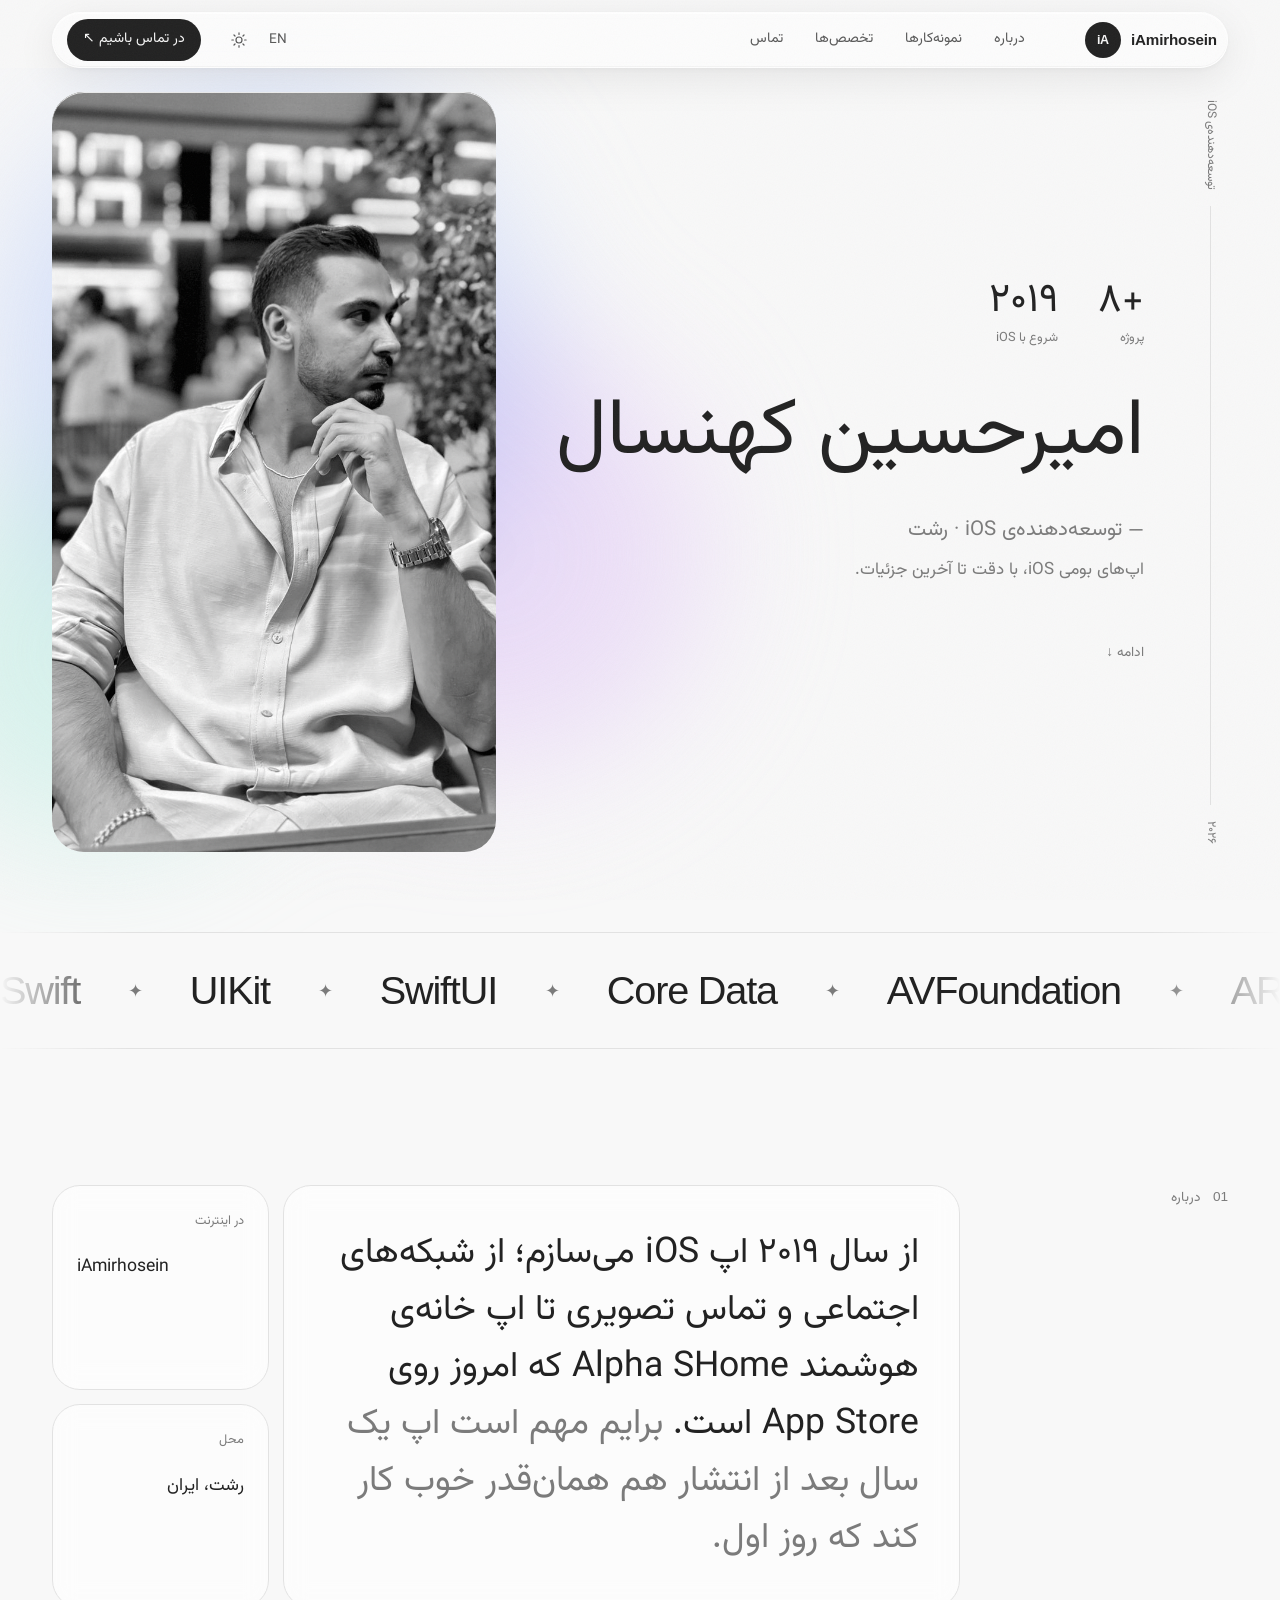
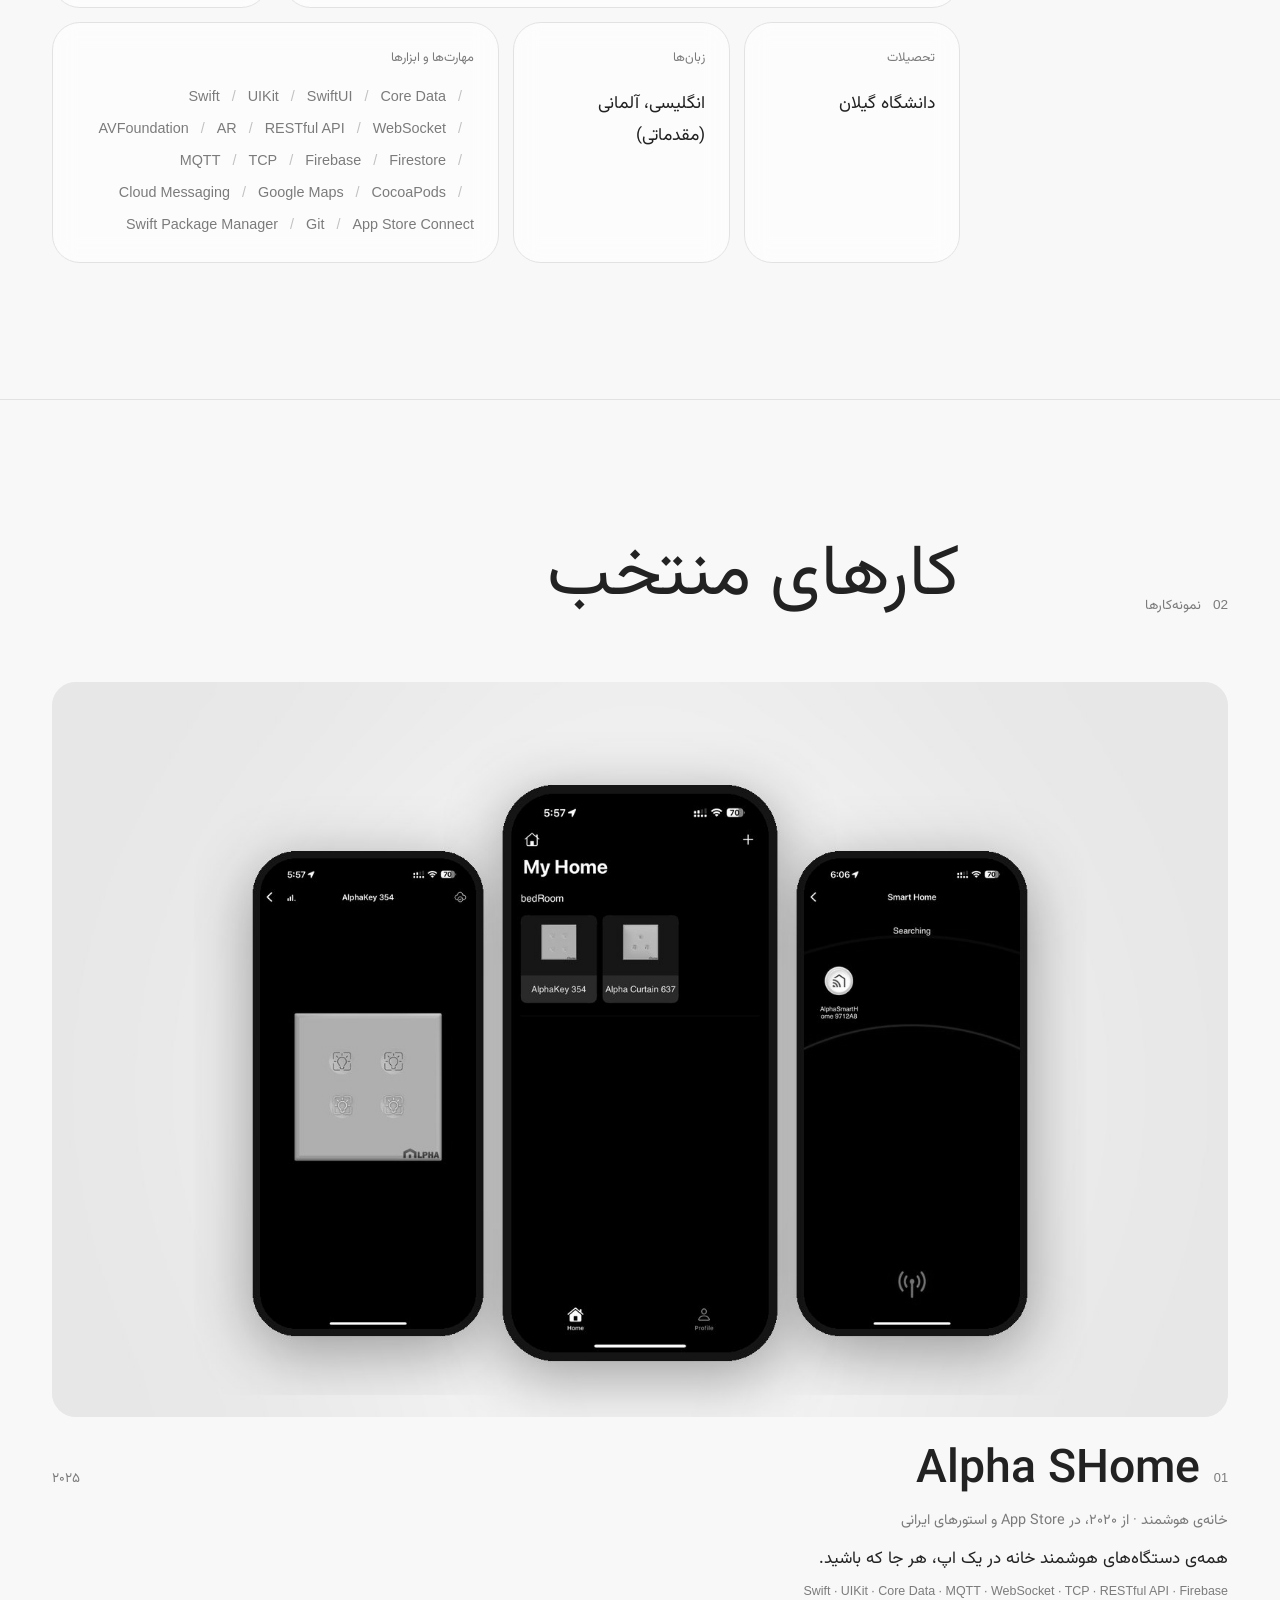
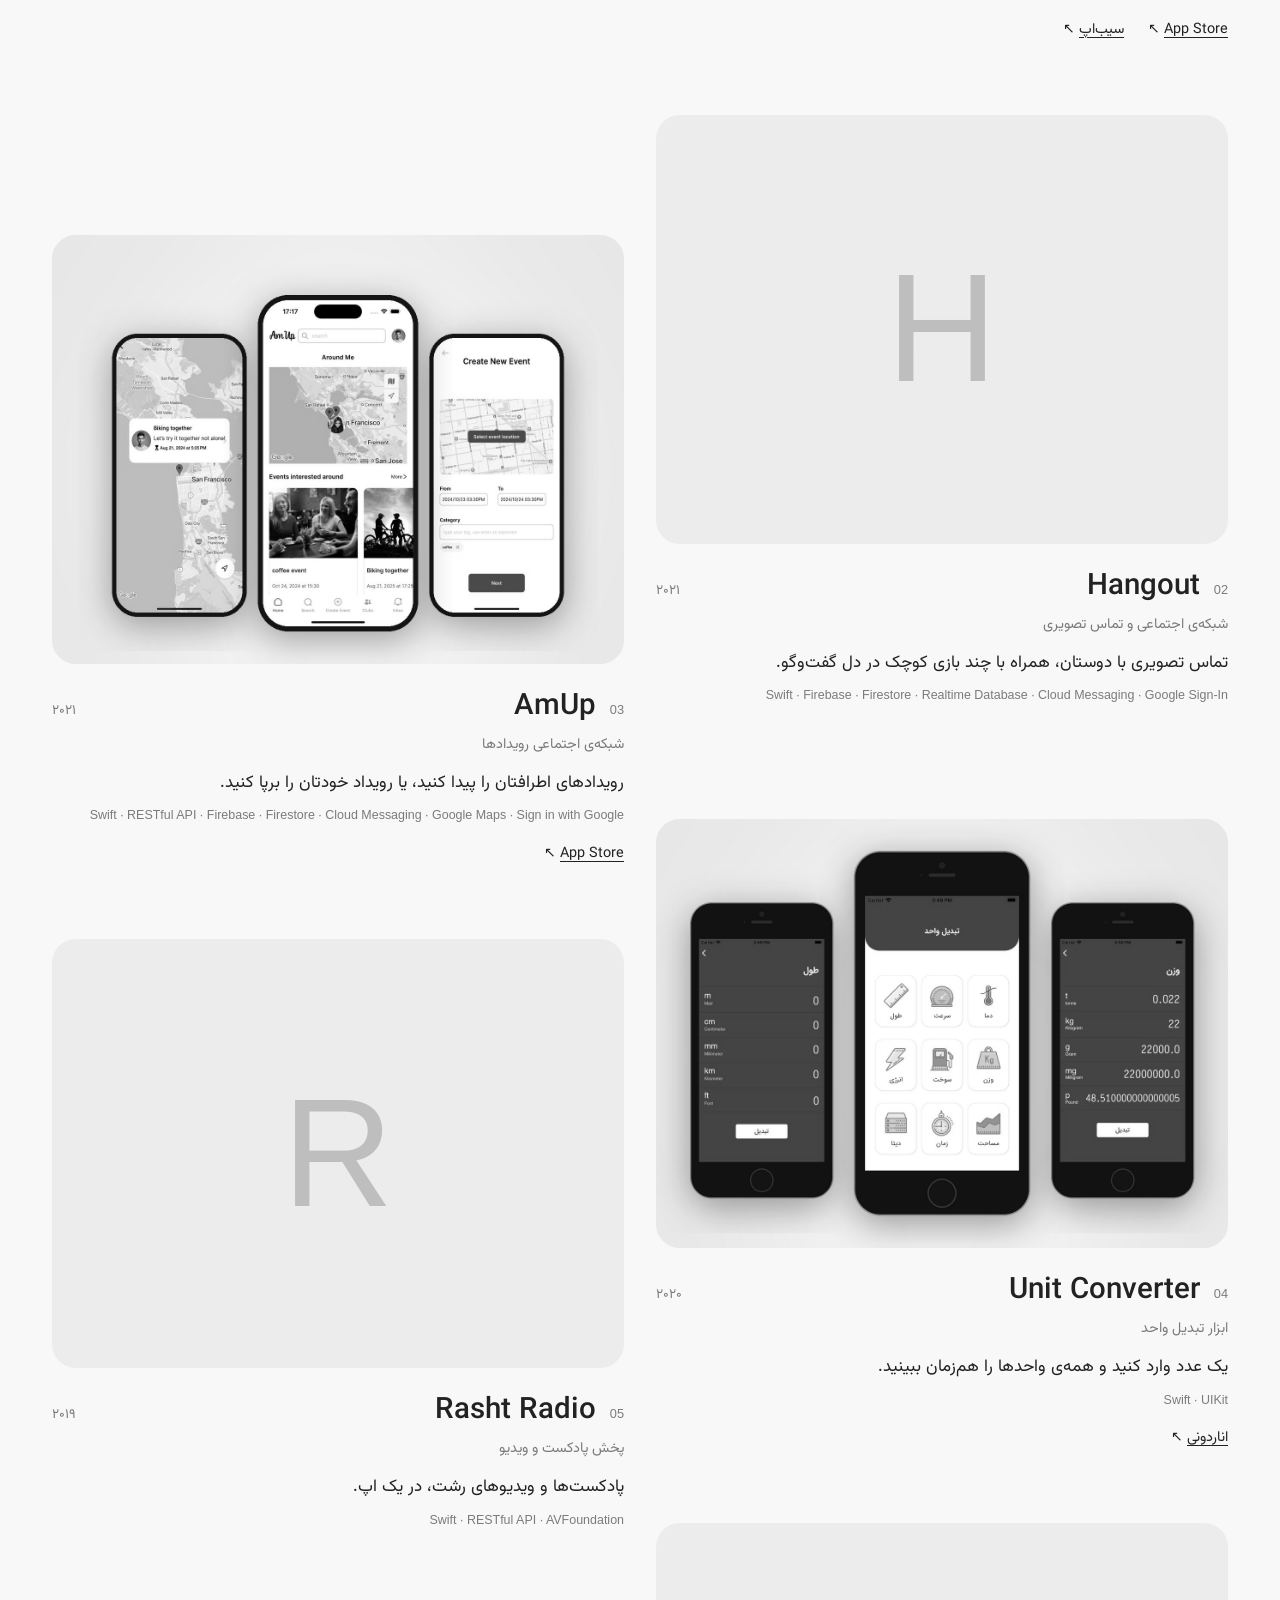
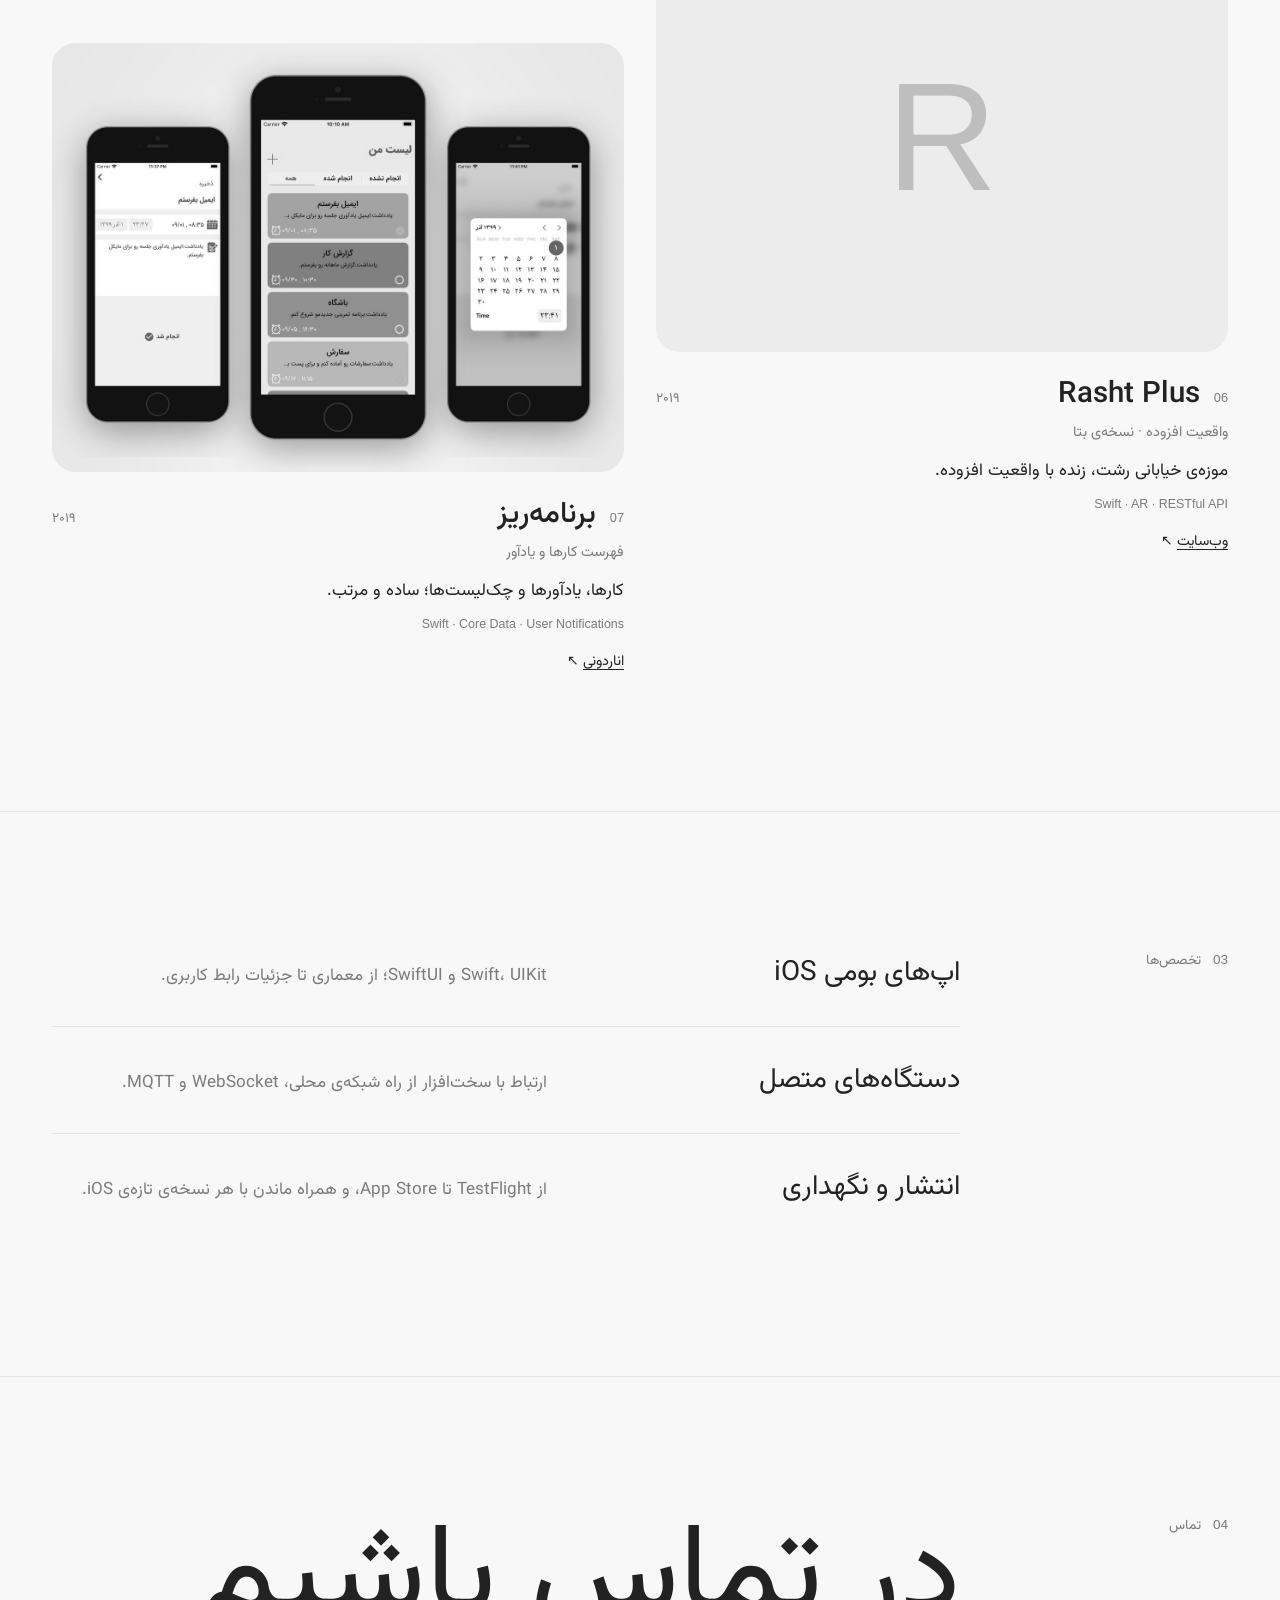
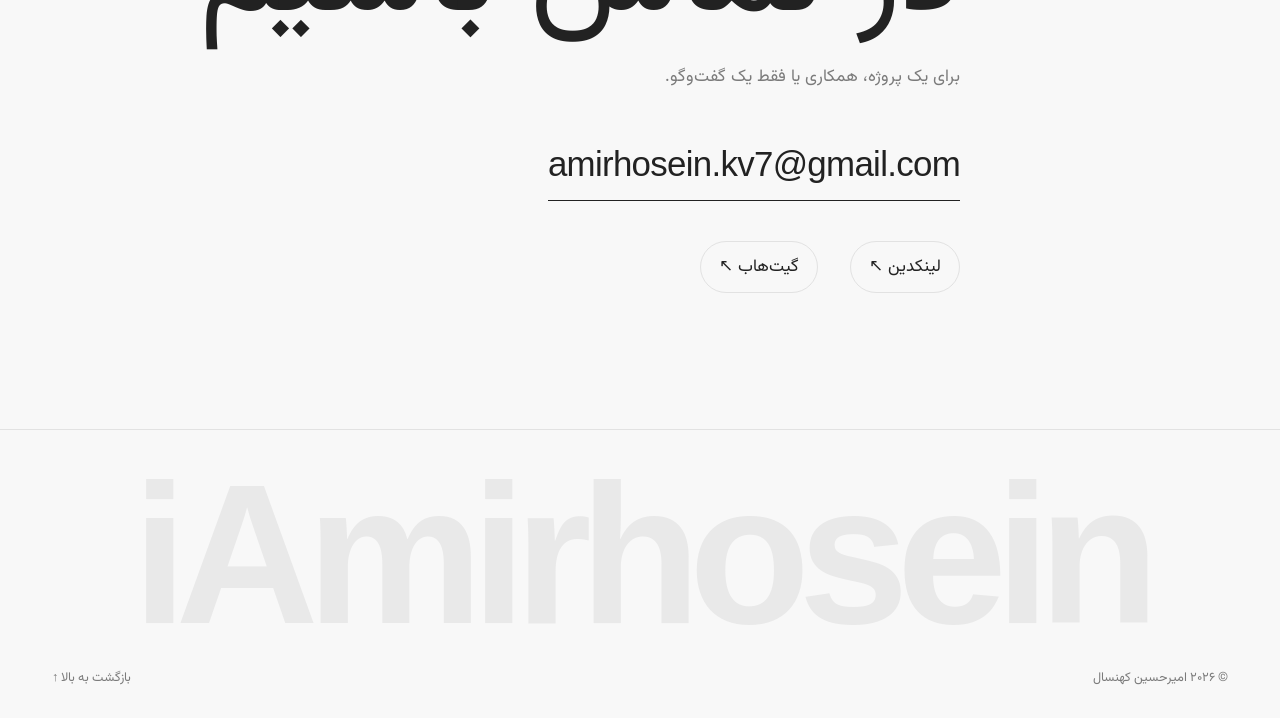
==== commit 4523deee: "sharpen the hero line under the name "Native iOS apps, crafted down to the last detail." replaces th" ====
--- a/index.html
+++ b/index.html
@@ -100,7 +100,7 @@
           </dl>
           <h1 class="hello"><span class="hello-inner" data-i18n="hero.hello">امیرحسین کهنسال</span></h1>
           <p class="intro" data-i18n="hero.intro">توسعه‌دهنده‌ی iOS · رشت</p>
-          <p class="lead" data-i18n="hero.lead">اپ‌های آیفون و آیپد می‌سازم؛ از شبکه‌های اجتماعی تا خانه‌ی هوشمند.</p>
+          <p class="lead" data-i18n="hero.lead">اپ‌های بومی iOS، با دقت تا آخرین جزئیات.</p>
           <a class="scroll-down" href="#about"><span data-i18n="hero.scroll">ادامه</span> <span aria-hidden="true">↓</span></a>
         </div>
 
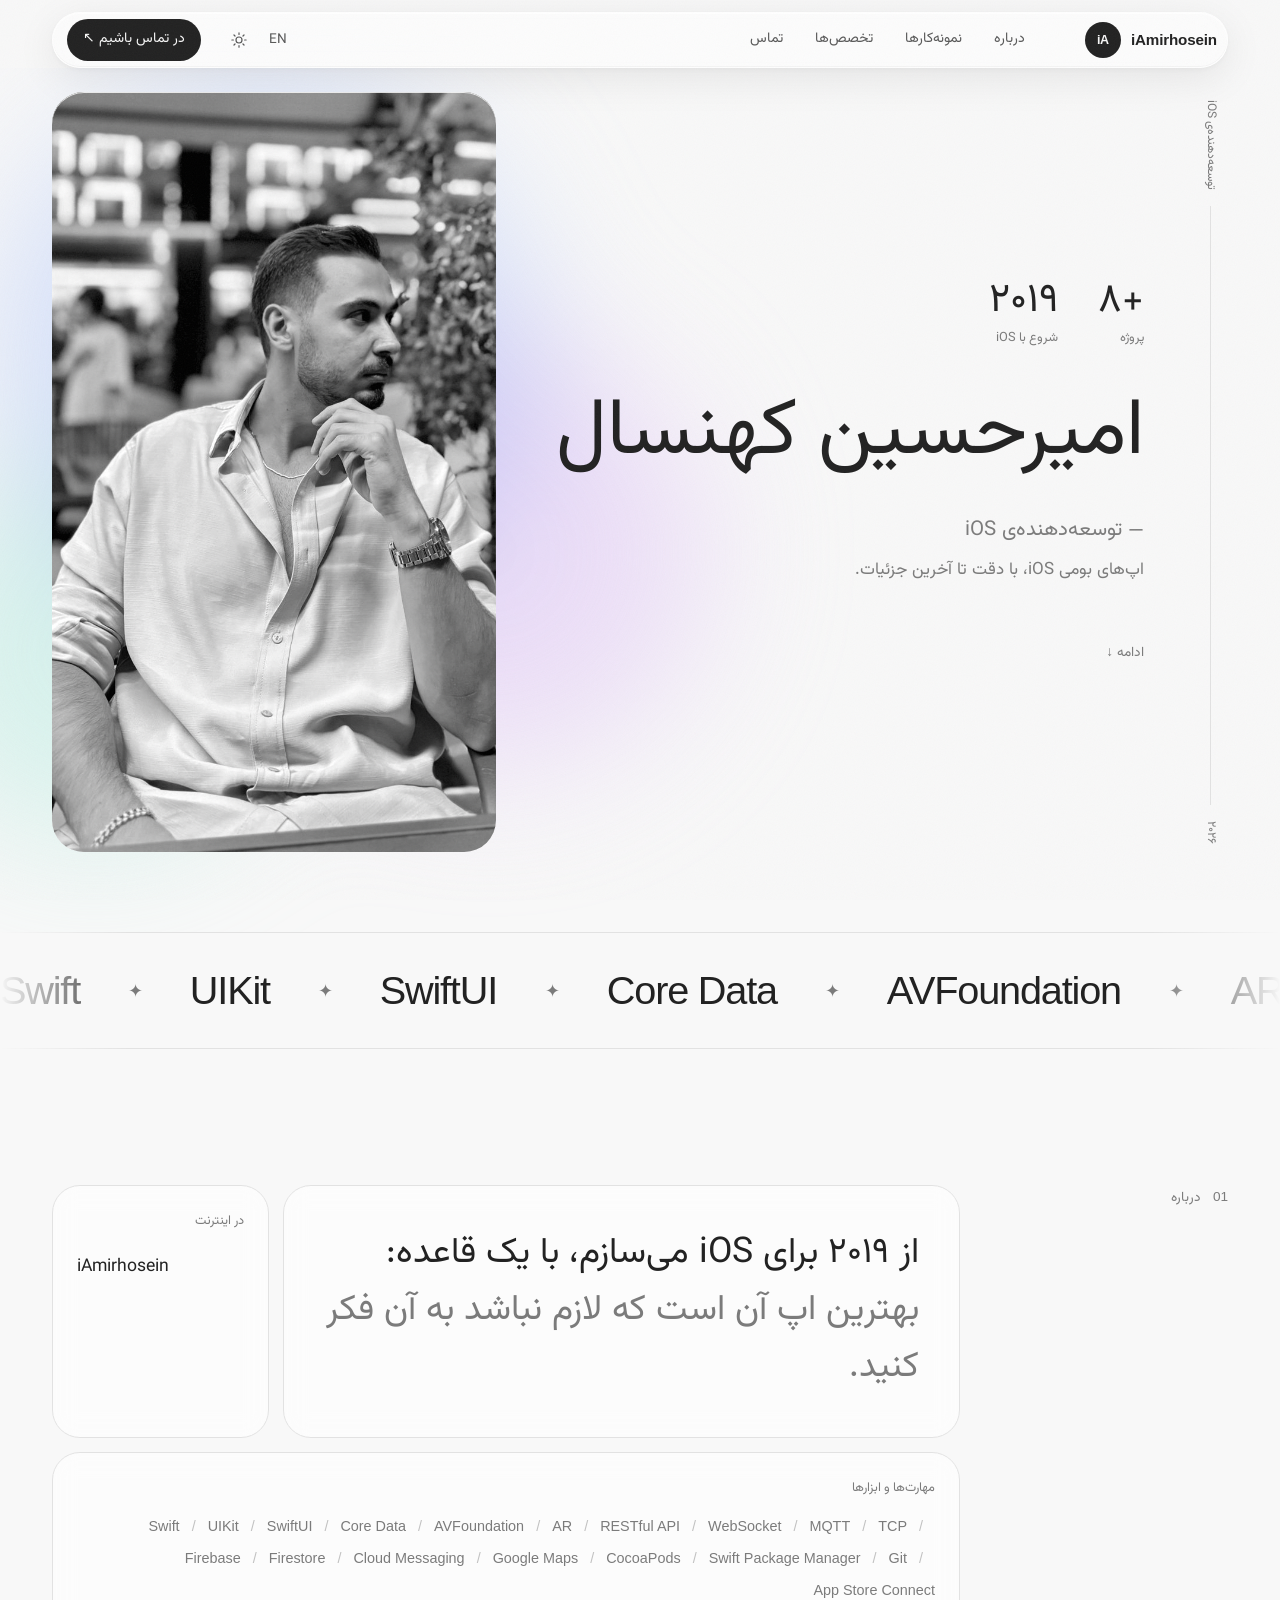
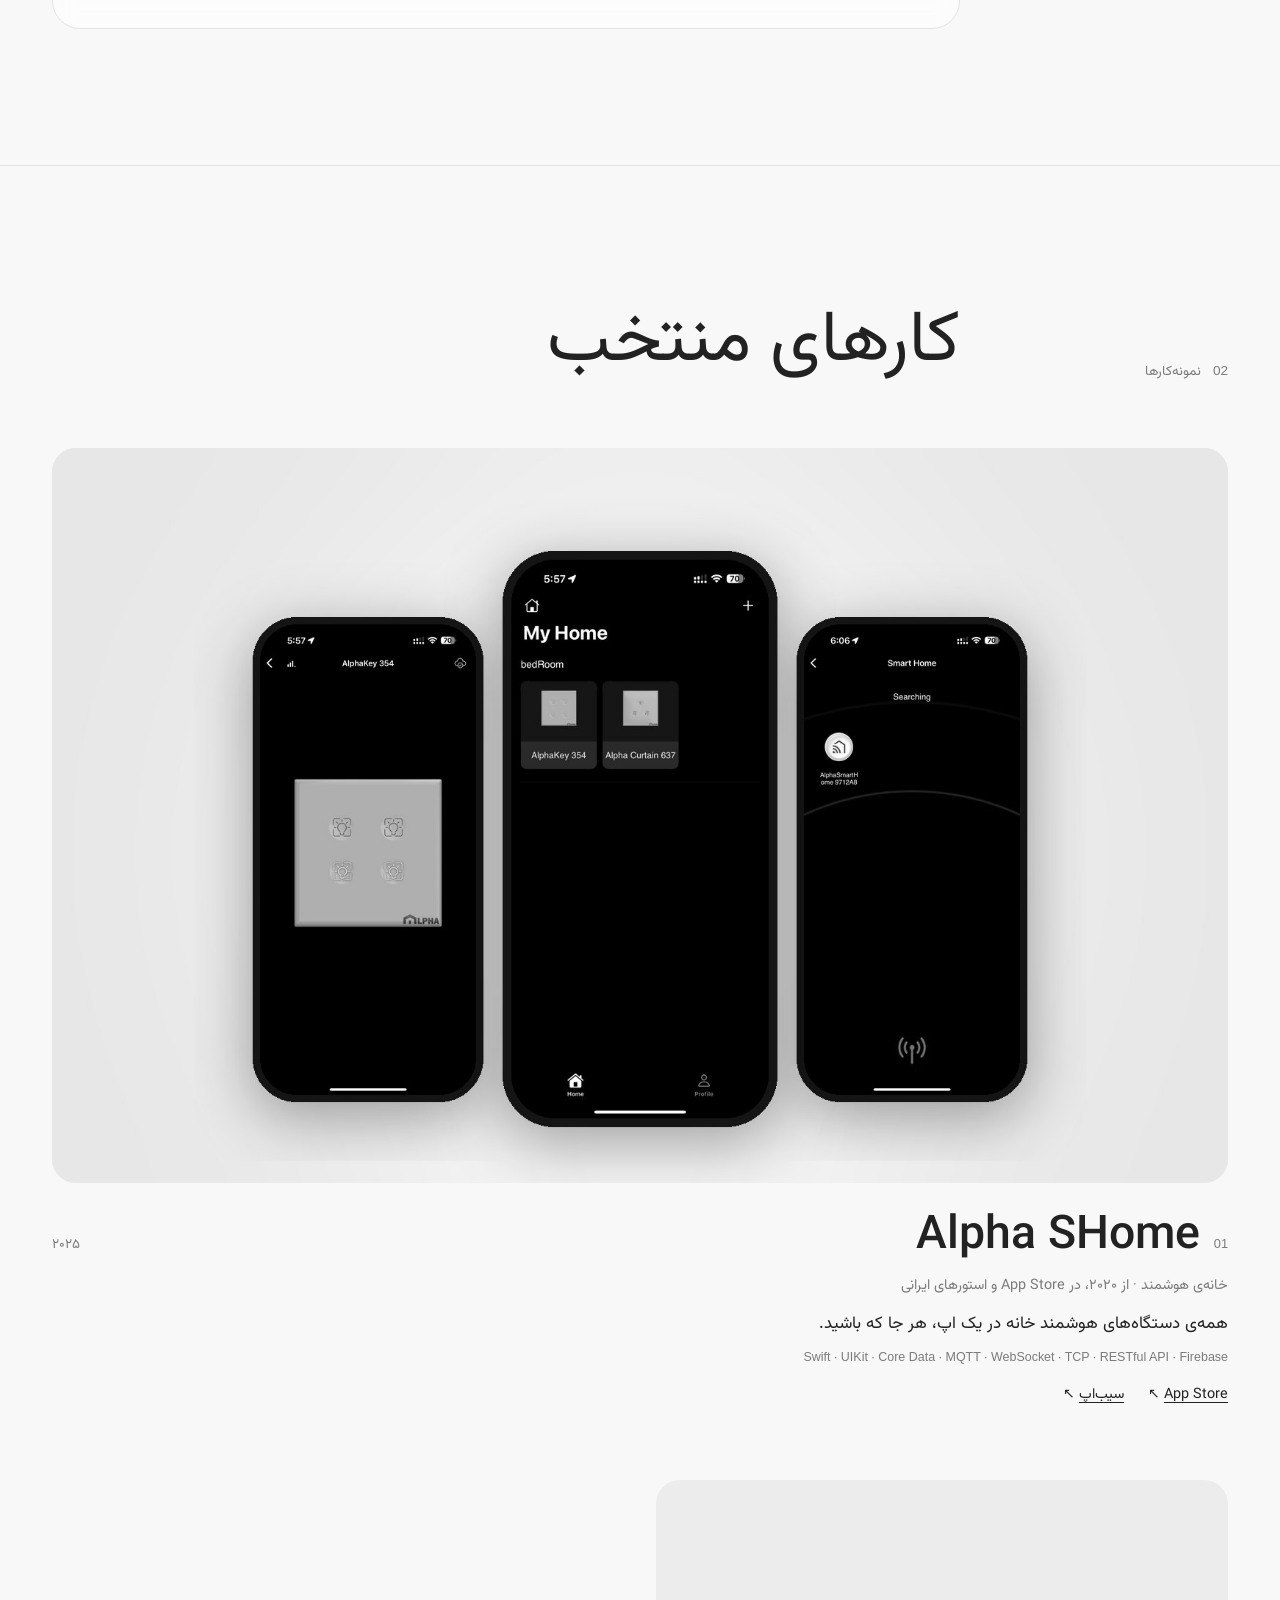
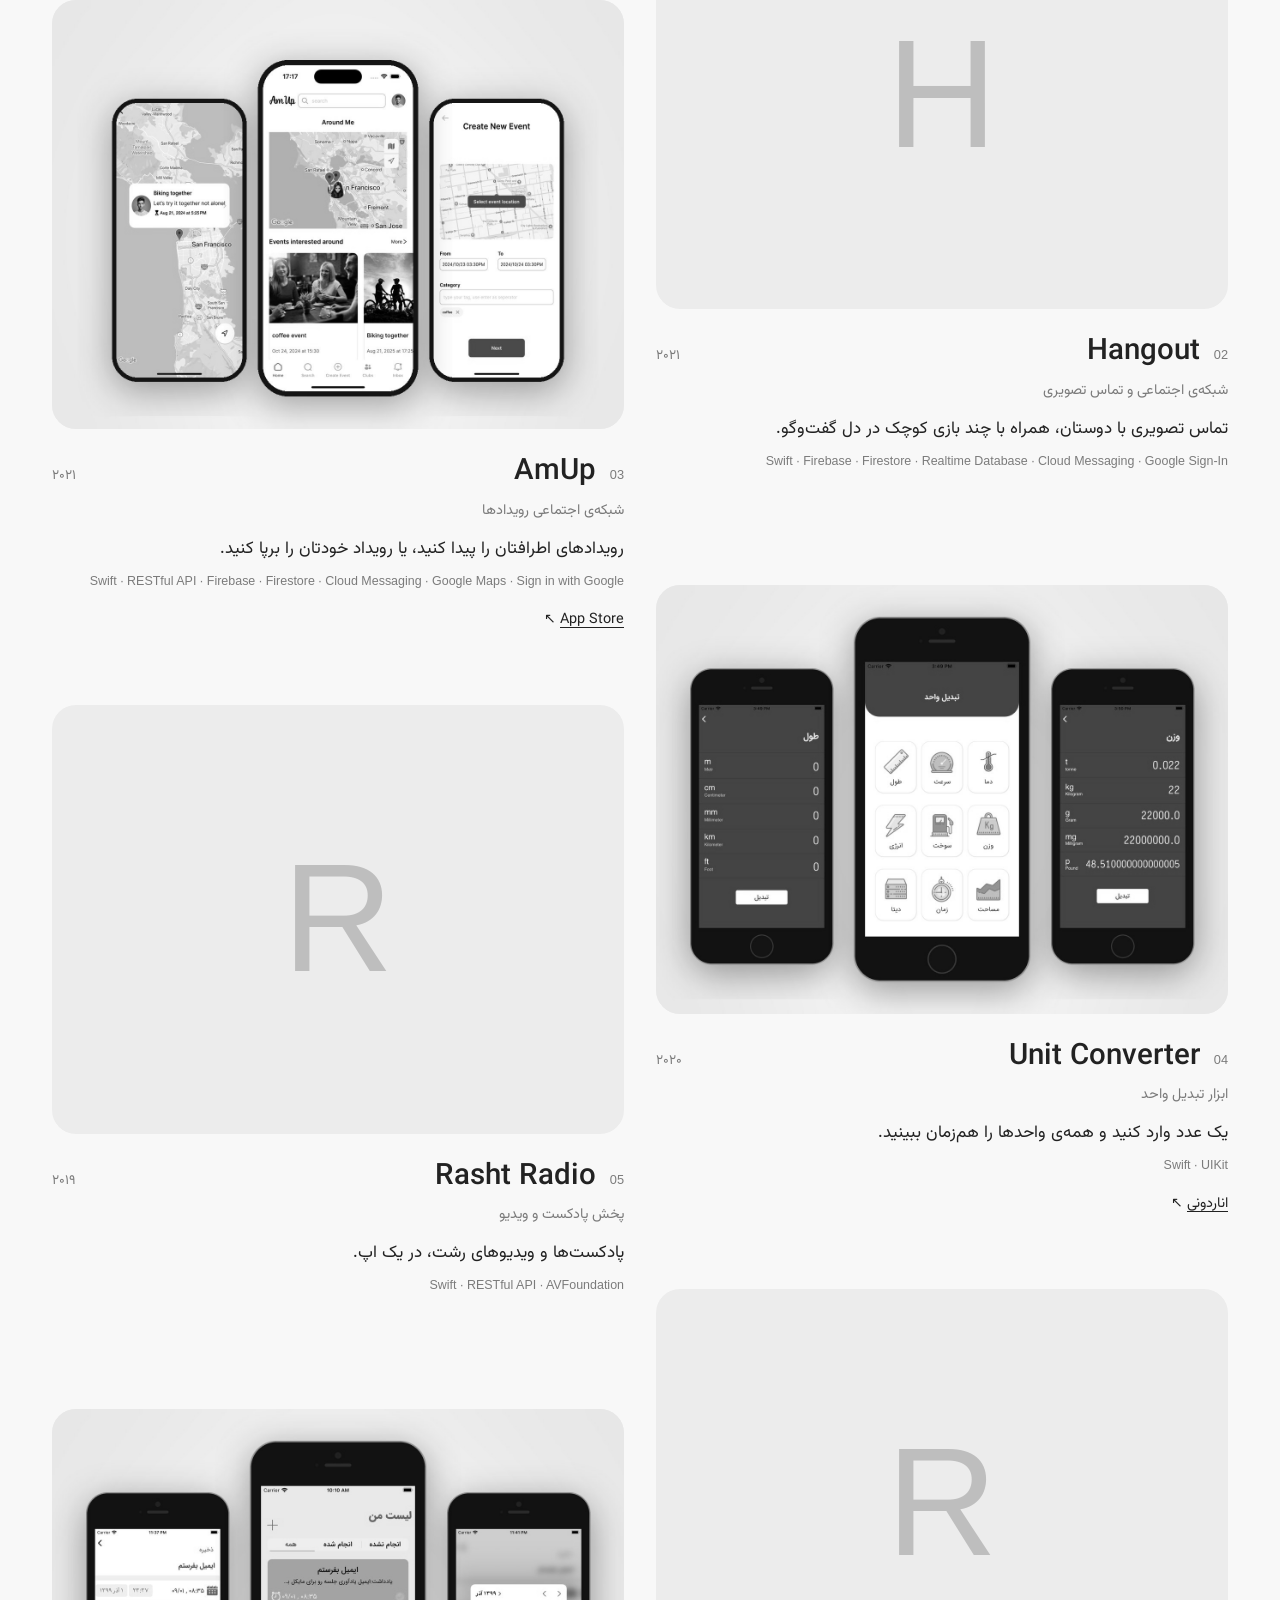
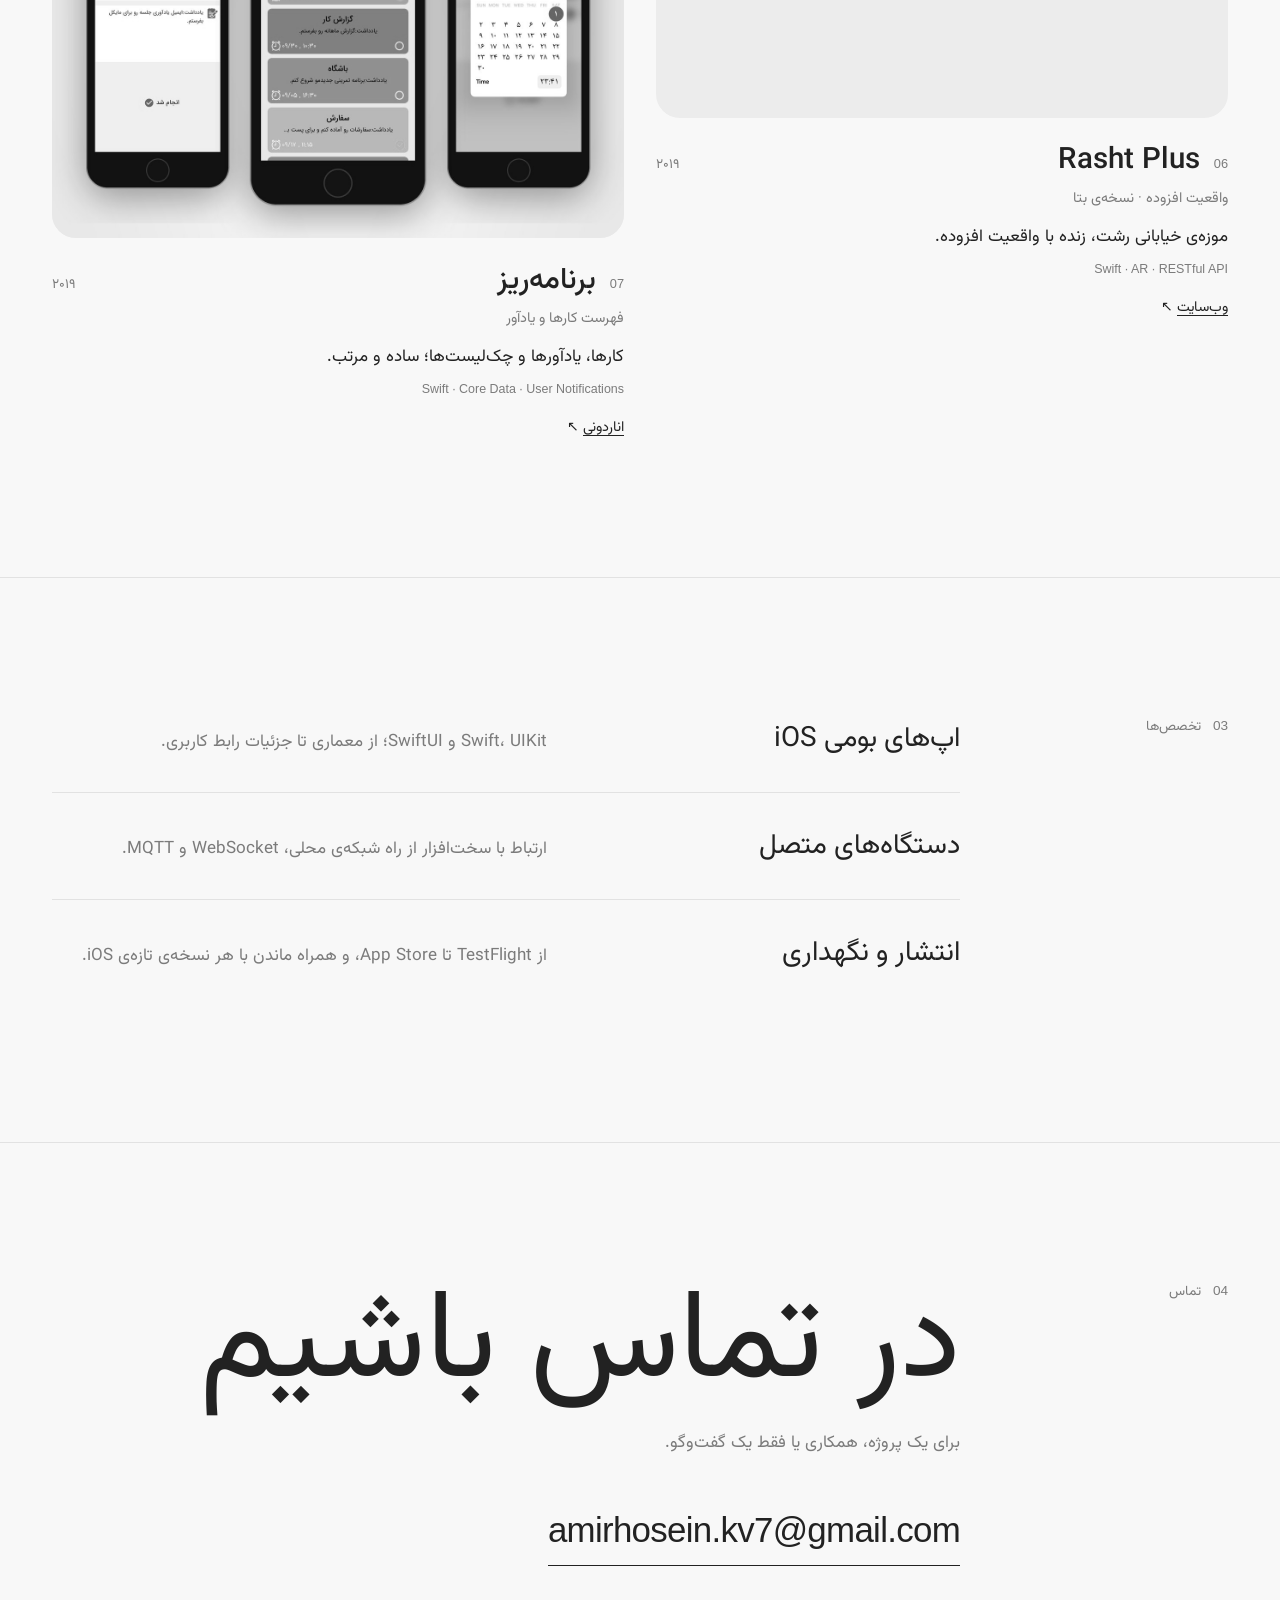
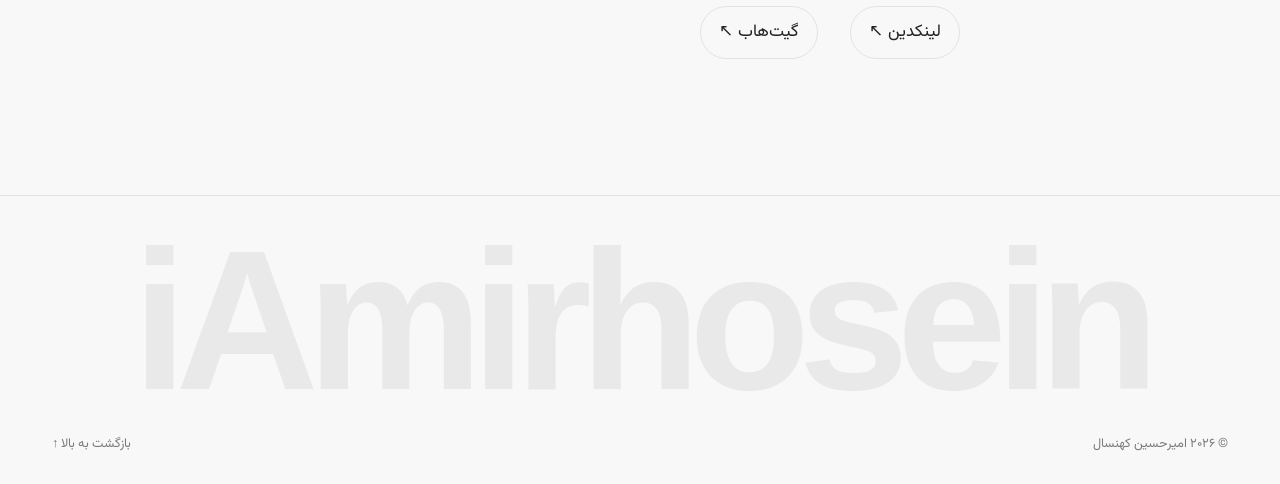
==== commit f2cd0f01: "rewrite the About section and drop personal details The About statement is now a single working rule" ====
--- a/index.html
+++ b/index.html
@@ -34,8 +34,6 @@
     "jobTitle": "iOS Developer",
     "url": "https://iamirhosein.ir/",
     "knowsAbout": ["Swift", "UIKit", "SwiftUI", "iOS", "Core Data", "MQTT", "Firebase"],
-    "alumniOf": "University of Guilan",
-    "address": { "@type": "PostalAddress", "addressLocality": "Rasht", "addressCountry": "IR" },
     "sameAs": ["https://www.linkedin.com/in/amirhosein-kohansal/", "https://github.com/iAmirhosein"]
   }
   </script>
@@ -99,7 +97,7 @@
             <div><dt class="stat-num" data-i18n="hero.stat2">۲۰۱۹</dt><dd data-i18n="hero.stat2Label">شروع با iOS</dd></div>
           </dl>
           <h1 class="hello"><span class="hello-inner" data-i18n="hero.hello">امیرحسین کهنسال</span></h1>
-          <p class="intro" data-i18n="hero.intro">توسعه‌دهنده‌ی iOS · رشت</p>
+          <p class="intro" data-i18n="hero.intro">توسعه‌دهنده‌ی iOS</p>
           <p class="lead" data-i18n="hero.lead">اپ‌های بومی iOS، با دقت تا آخرین جزئیات.</p>
           <a class="scroll-down" href="#about"><span data-i18n="hero.scroll">ادامه</span> <span aria-hidden="true">↓</span></a>
         </div>
@@ -118,14 +116,11 @@
         <div class="bento">
           <div class="tile tile-statement reveal">
             <p class="statement">
-              <span data-i18n="about.body1">از سال ۲۰۱۹ اپ iOS می‌سازم؛ از شبکه‌های اجتماعی و تماس تصویری تا اپ خانه‌ی هوشمند Alpha SHome که امروز روی App Store است.</span>
-              <span class="dim" data-i18n="about.body2">برایم مهم است اپ یک سال بعد از انتشار هم همان‌قدر خوب کار کند که روز اول.</span>
+              <span data-i18n="about.body1">از ۲۰۱۹ برای iOS می‌سازم، با یک قاعده:</span>
+              <span class="dim" data-i18n="about.body2">بهترین اپ آن است که لازم نباشد به آن فکر کنید.</span>
             </p>
           </div>
           <div class="tile tile-fact reveal"><p class="fact-label" data-i18n="about.handle">در اینترنت</p><p class="fact-value" dir="ltr">iAmirhosein</p></div>
-          <div class="tile tile-fact reveal"><p class="fact-label" data-i18n="about.location">محل</p><p class="fact-value" data-i18n="about.locationValue">رشت، ایران</p></div>
-          <div class="tile tile-fact reveal"><p class="fact-label" data-i18n="about.edu">تحصیلات</p><p class="fact-value" data-i18n="about.eduValue">دانشگاه گیلان</p></div>
-          <div class="tile tile-fact reveal"><p class="fact-label" data-i18n="about.langs">زبان‌ها</p><p class="fact-value" data-i18n="about.langsValue">انگلیسی، آلمانی (مقدماتی)</p></div>
           <div class="tile tile-skills reveal">
             <h2 class="fact-label" data-i18n="about.skills">مهارت‌ها و ابزارها</h2>
             <ul class="skills" id="skills" dir="ltr"></ul>
--- a/css/style.css
+++ b/css/style.css
@@ -357,10 +357,10 @@
 .tile-skills .skills { margin-top: 14px; }
 @media (min-width: 900px) {
   .bento { grid-template-columns: repeat(4, 1fr); }
-  .tile-statement { grid-column: 1 / 4; grid-row: span 2; padding: 40px; display: flex; align-items: flex-end; }
+  .tile-statement { grid-column: 1 / 4; padding: 40px; display: flex; align-items: flex-end; }
   .tile-fact:nth-of-type(2) { grid-column: 4; }
   .tile-fact:nth-of-type(3) { grid-column: 4; }
-  .tile-skills { grid-column: 3 / -1; }
+  .tile-skills { grid-column: 1 / -1; }
 }
 .facts { display: none; }
 
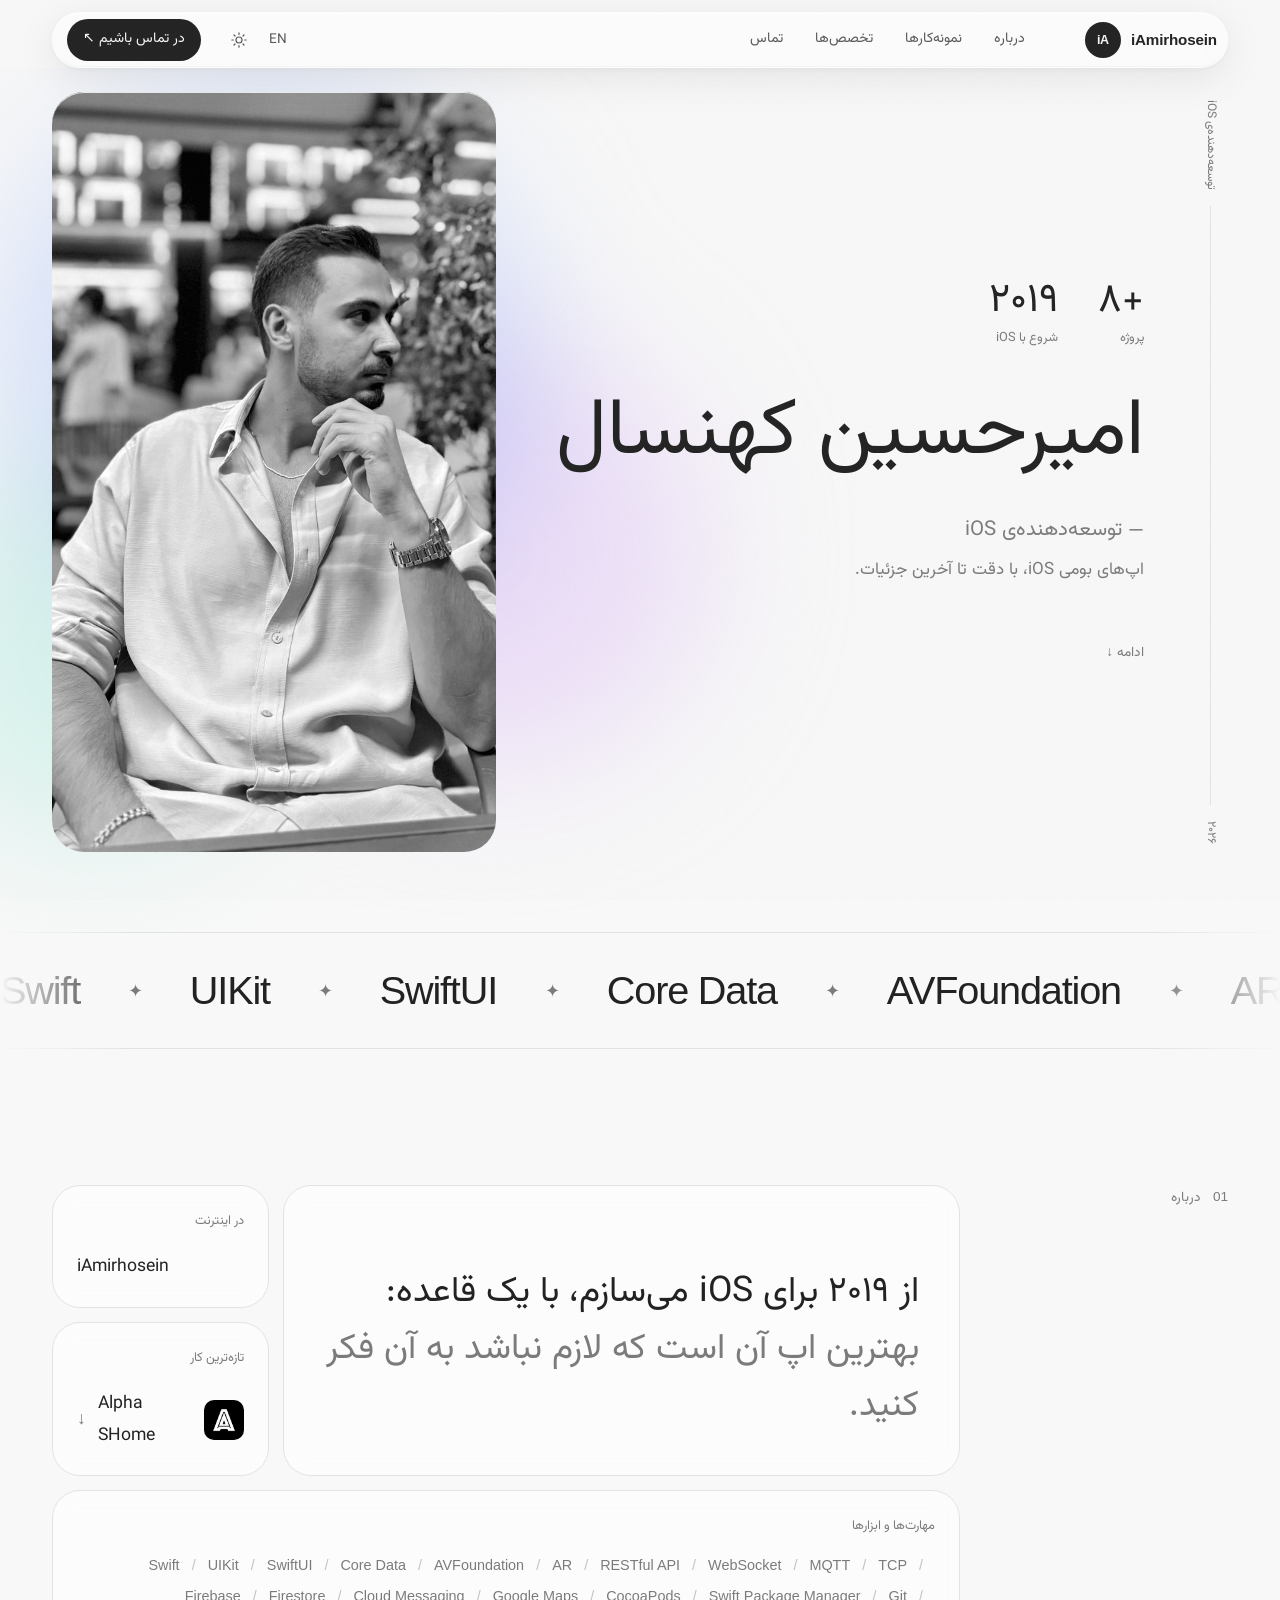
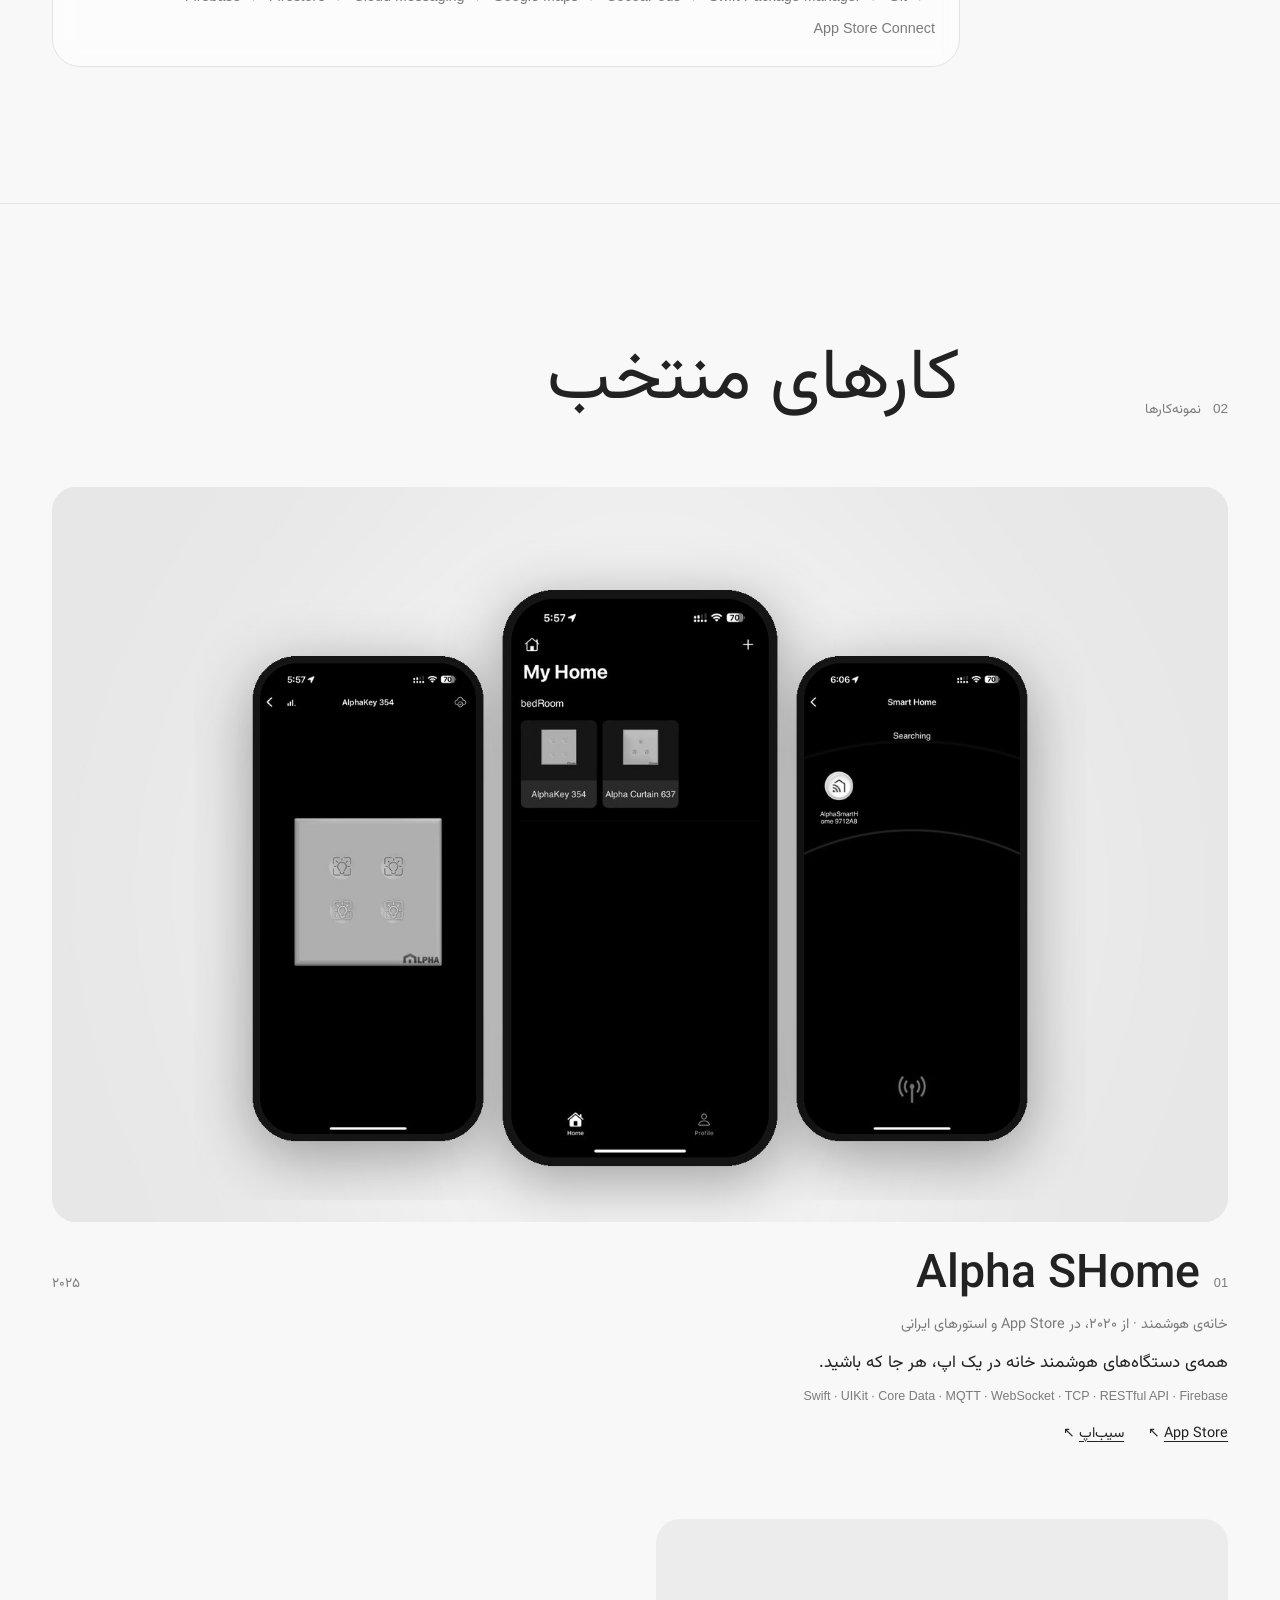
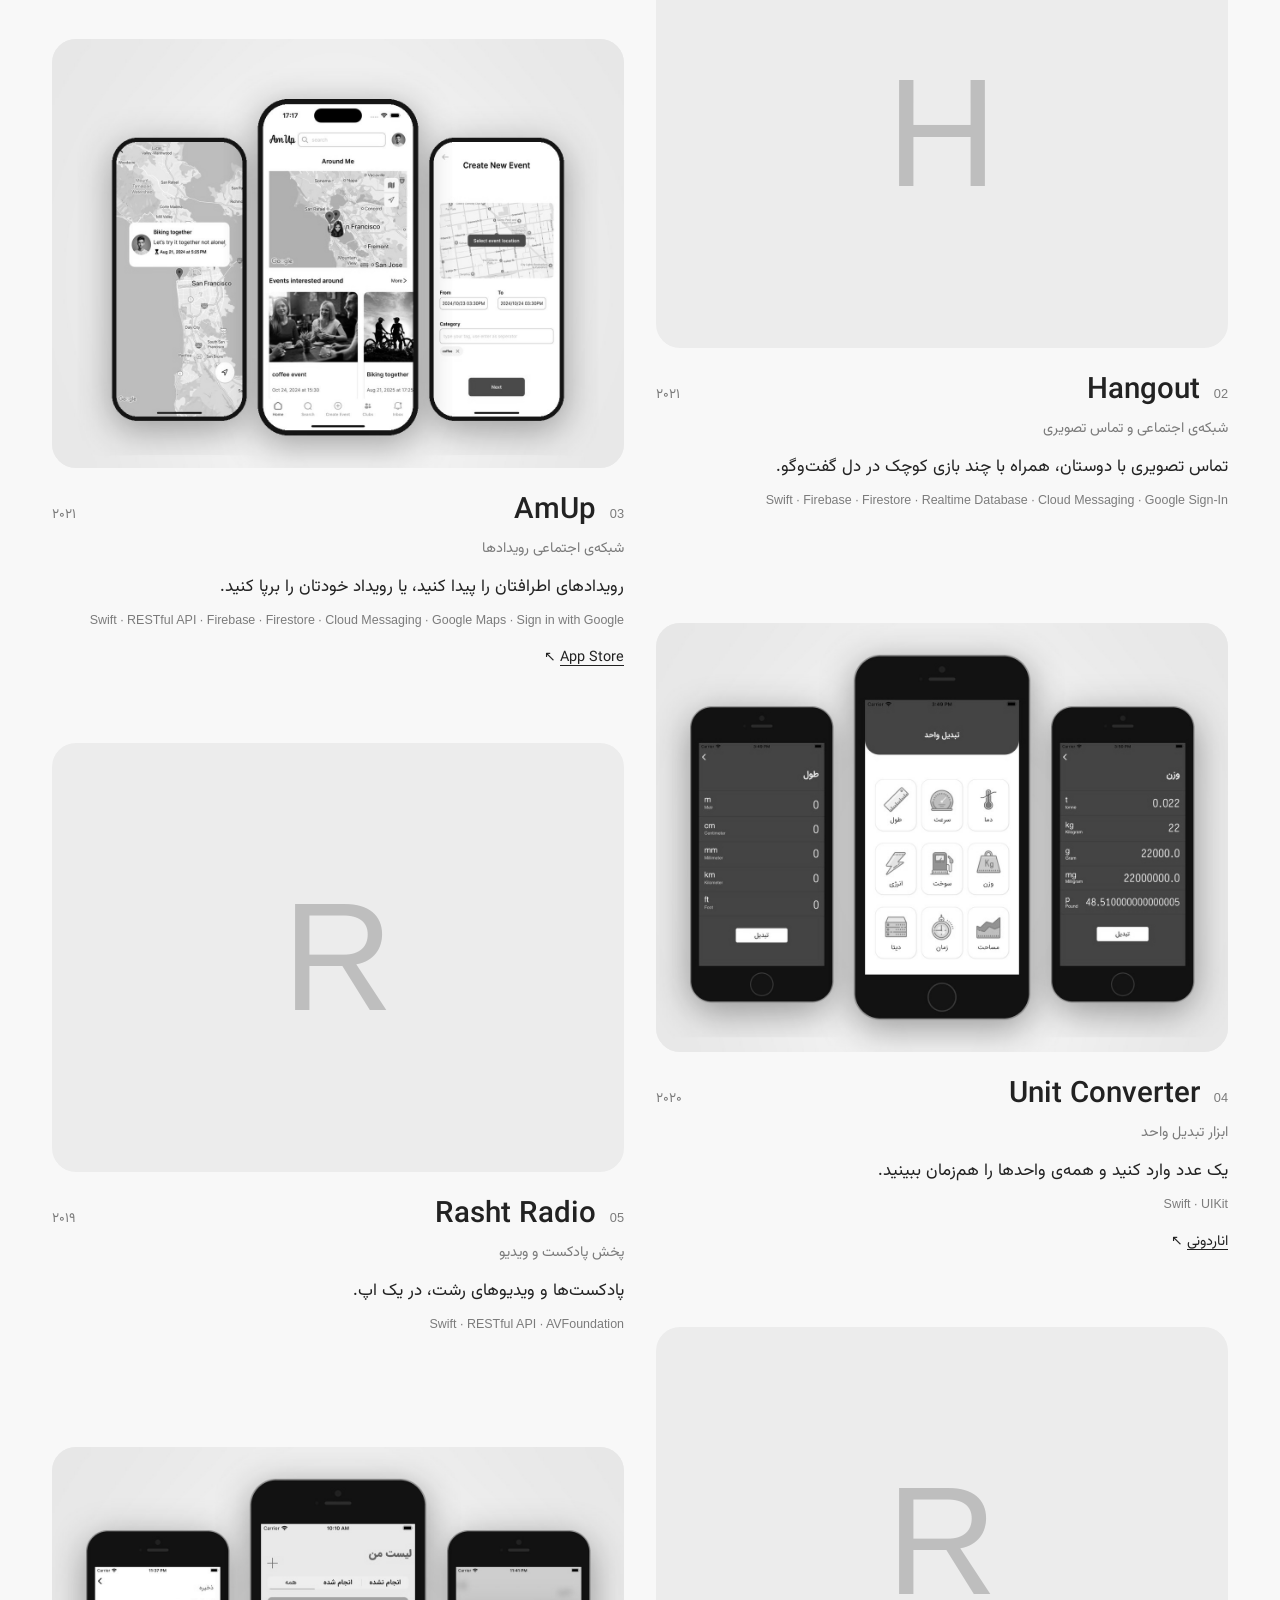
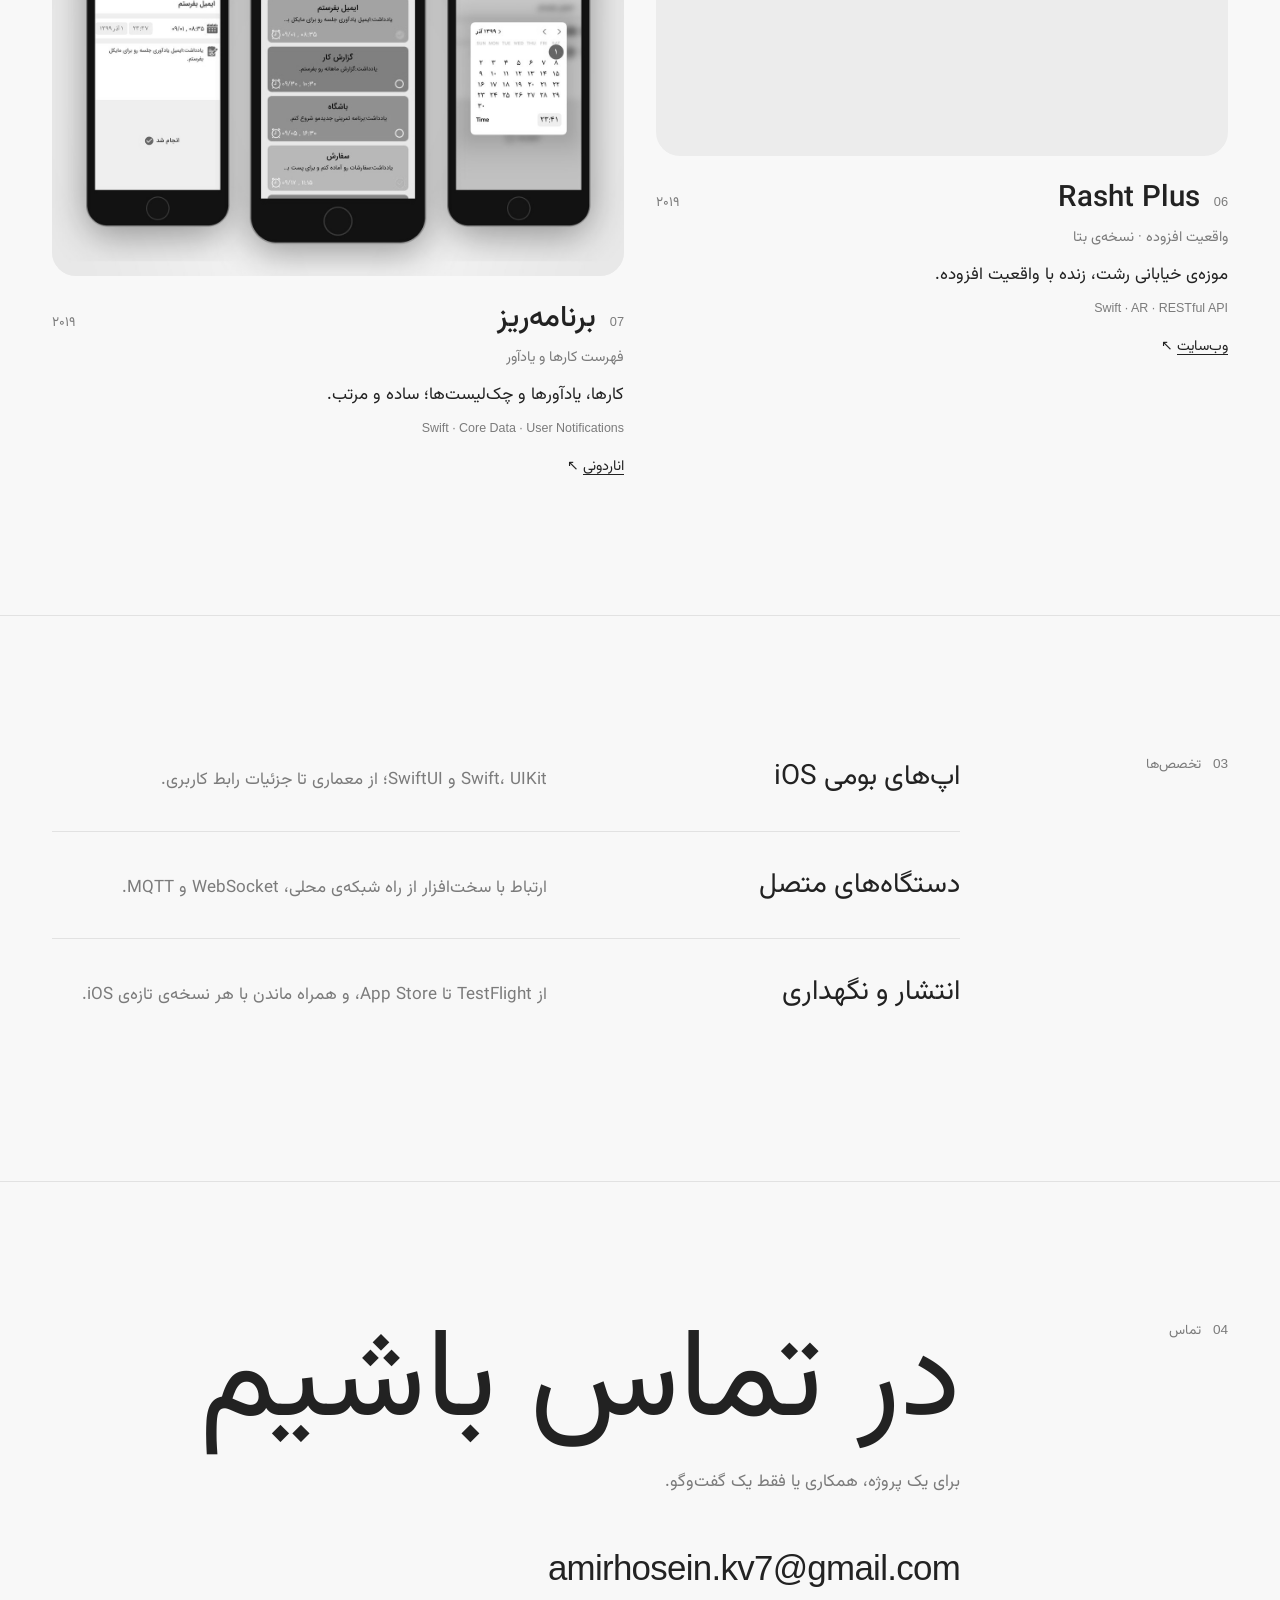
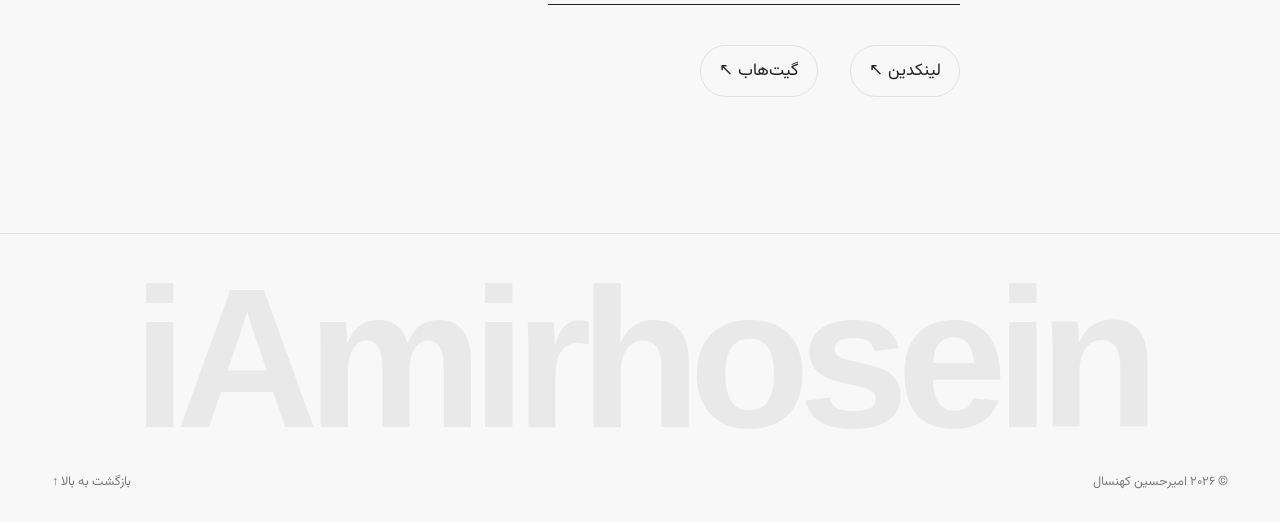
==== commit 2604089d: "add a "Latest work" tile for Alpha SHome to About Sits under the iAmirhosein handle with the app ico" ====
--- a/index.html
+++ b/index.html
@@ -121,6 +121,10 @@
             </p>
           </div>
           <div class="tile tile-fact reveal"><p class="fact-label" data-i18n="about.handle">در اینترنت</p><p class="fact-value" dir="ltr">iAmirhosein</p></div>
+          <a class="tile tile-fact tile-app reveal" href="#project-alpha-shome">
+            <p class="fact-label" data-i18n="about.latest">تازه‌ترین کار</p>
+            <p class="fact-value"><img src="assets/projects/alpha-shome-icon.jpg" alt="" width="40" height="40"><span dir="ltr">Alpha SHome</span><span class="tile-arrow" aria-hidden="true">↓</span></p>
+          </a>
           <div class="tile tile-skills reveal">
             <h2 class="fact-label" data-i18n="about.skills">مهارت‌ها و ابزارها</h2>
             <ul class="skills" id="skills" dir="ltr"></ul>
--- a/css/style.css
+++ b/css/style.css
@@ -355,9 +355,15 @@
 .fact-label { color: var(--muted); font-size: .8rem; font-weight: 400; }
 .fact-value { margin-top: 18px; font-size: 1.1rem; }
 .tile-skills .skills { margin-top: 14px; }
+/* "Latest work" tile: jumps to the project card */
+.tile-app { display: block; color: inherit; text-decoration: none; }
+.tile-app .fact-value { display: flex; align-items: center; gap: 12px; }
+.tile-app img { width: 40px; height: 40px; border-radius: 10px; flex: none; }
+.tile-app .tile-arrow { margin-inline-start: auto; color: var(--muted); transition: transform .25s ease, color .2s ease; }
+.tile-app:hover .tile-arrow { color: var(--text); transform: translateY(3px); }
 @media (min-width: 900px) {
   .bento { grid-template-columns: repeat(4, 1fr); }
-  .tile-statement { grid-column: 1 / 4; padding: 40px; display: flex; align-items: flex-end; }
+  .tile-statement { grid-column: 1 / 4; grid-row: span 2; padding: 40px; display: flex; align-items: flex-end; }
   .tile-fact:nth-of-type(2) { grid-column: 4; }
   .tile-fact:nth-of-type(3) { grid-column: 4; }
   .tile-skills { grid-column: 1 / -1; }
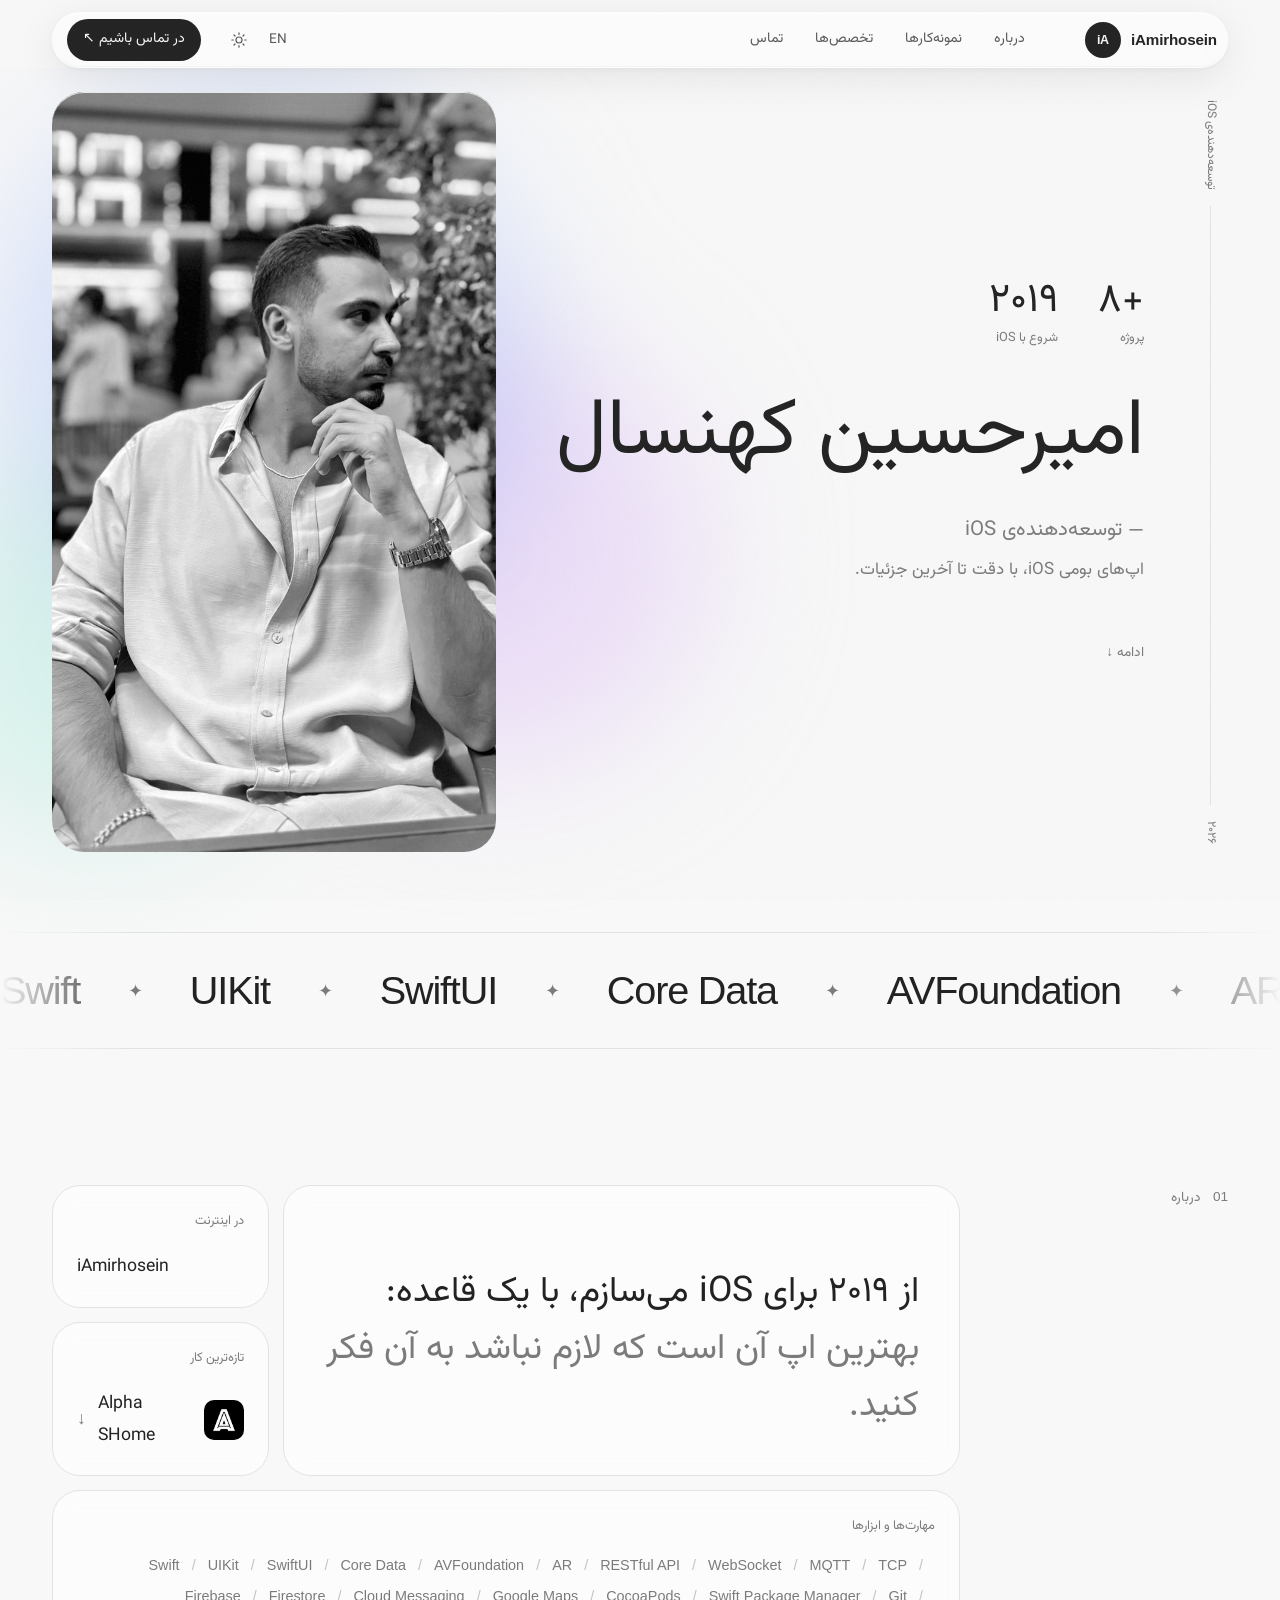
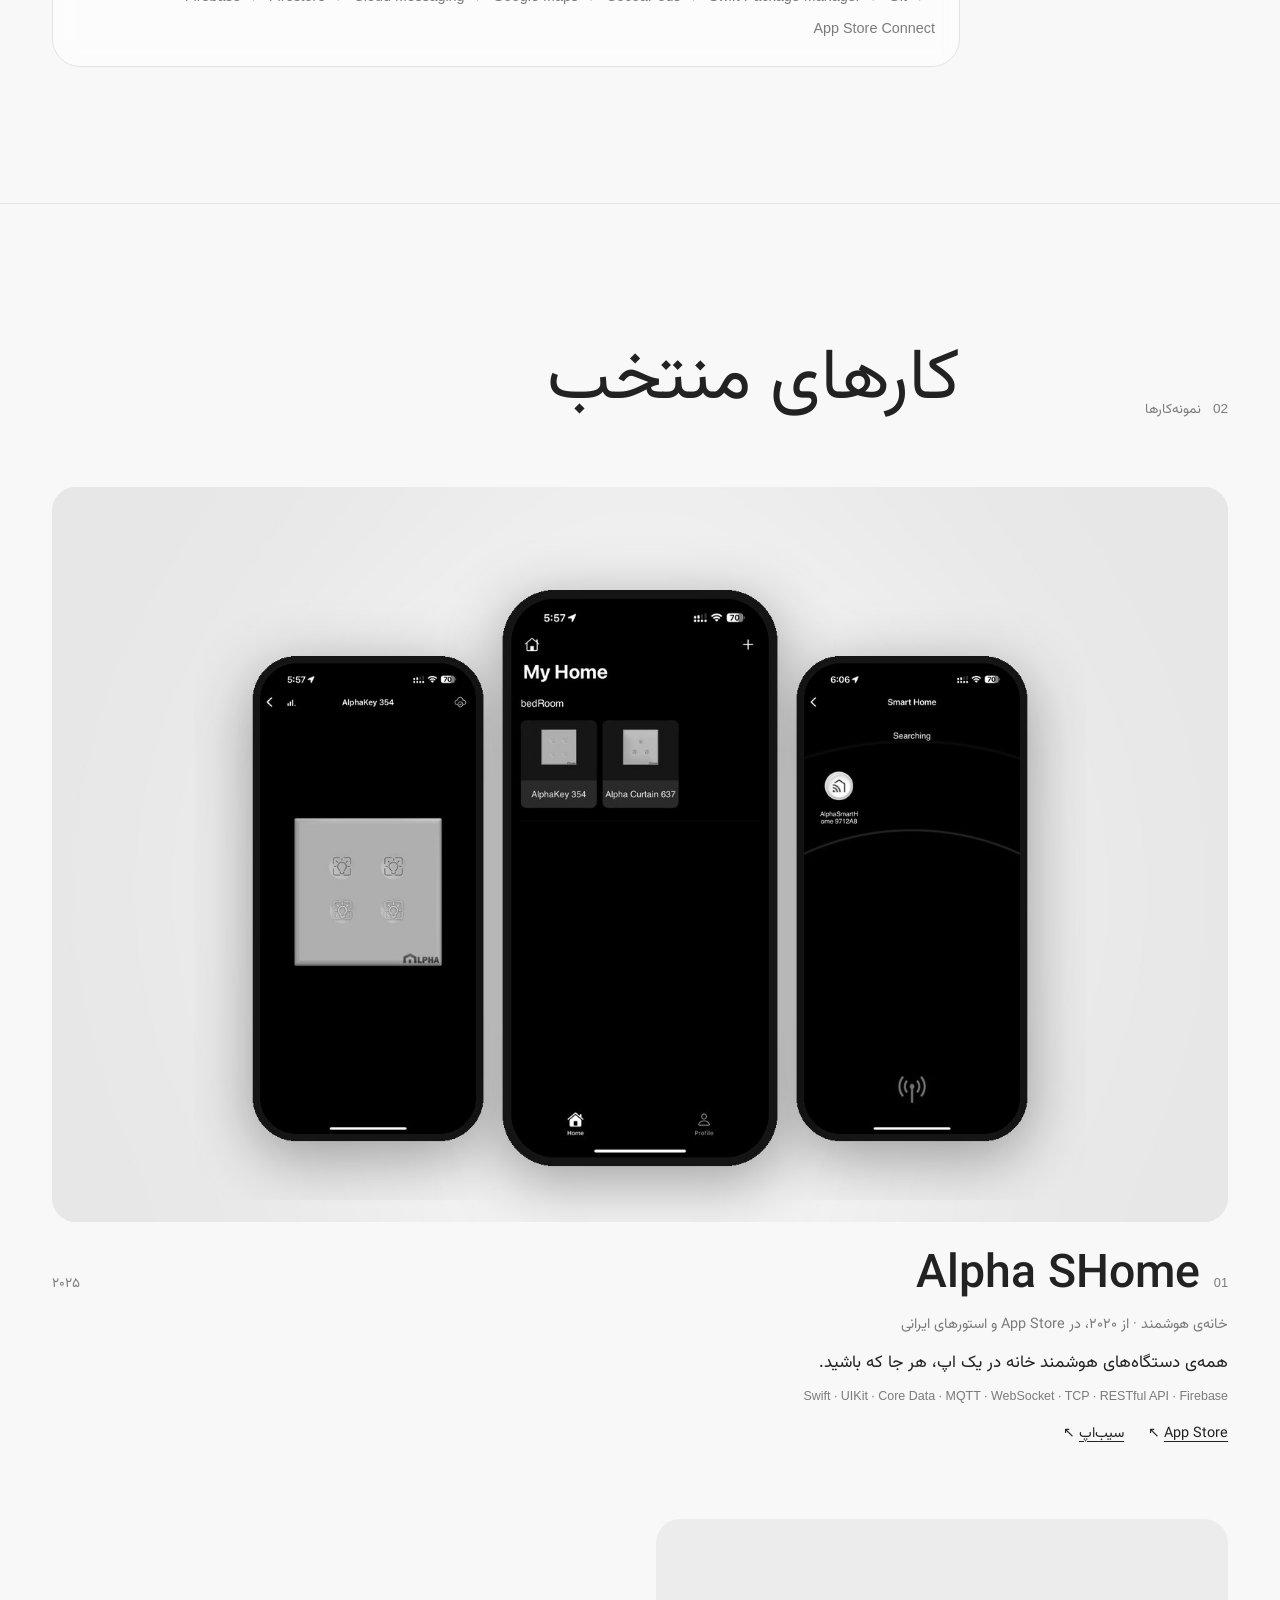
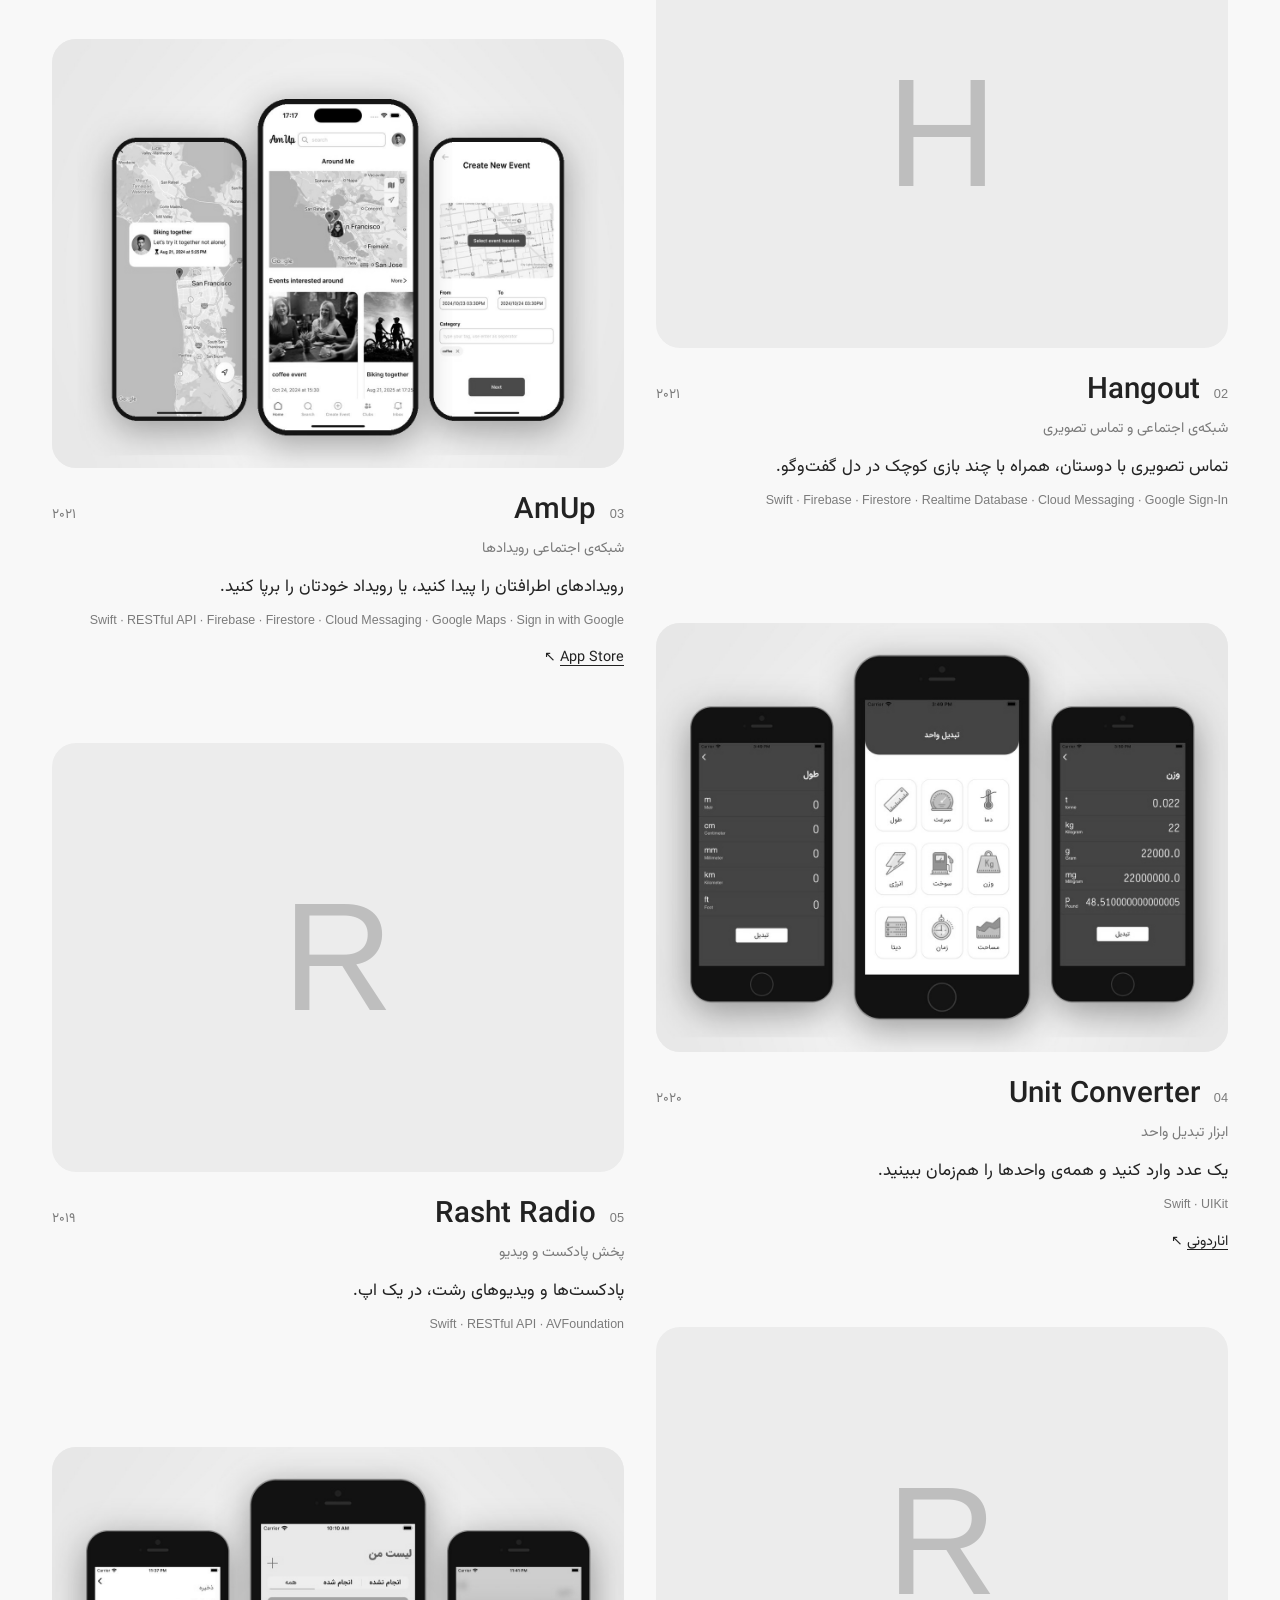
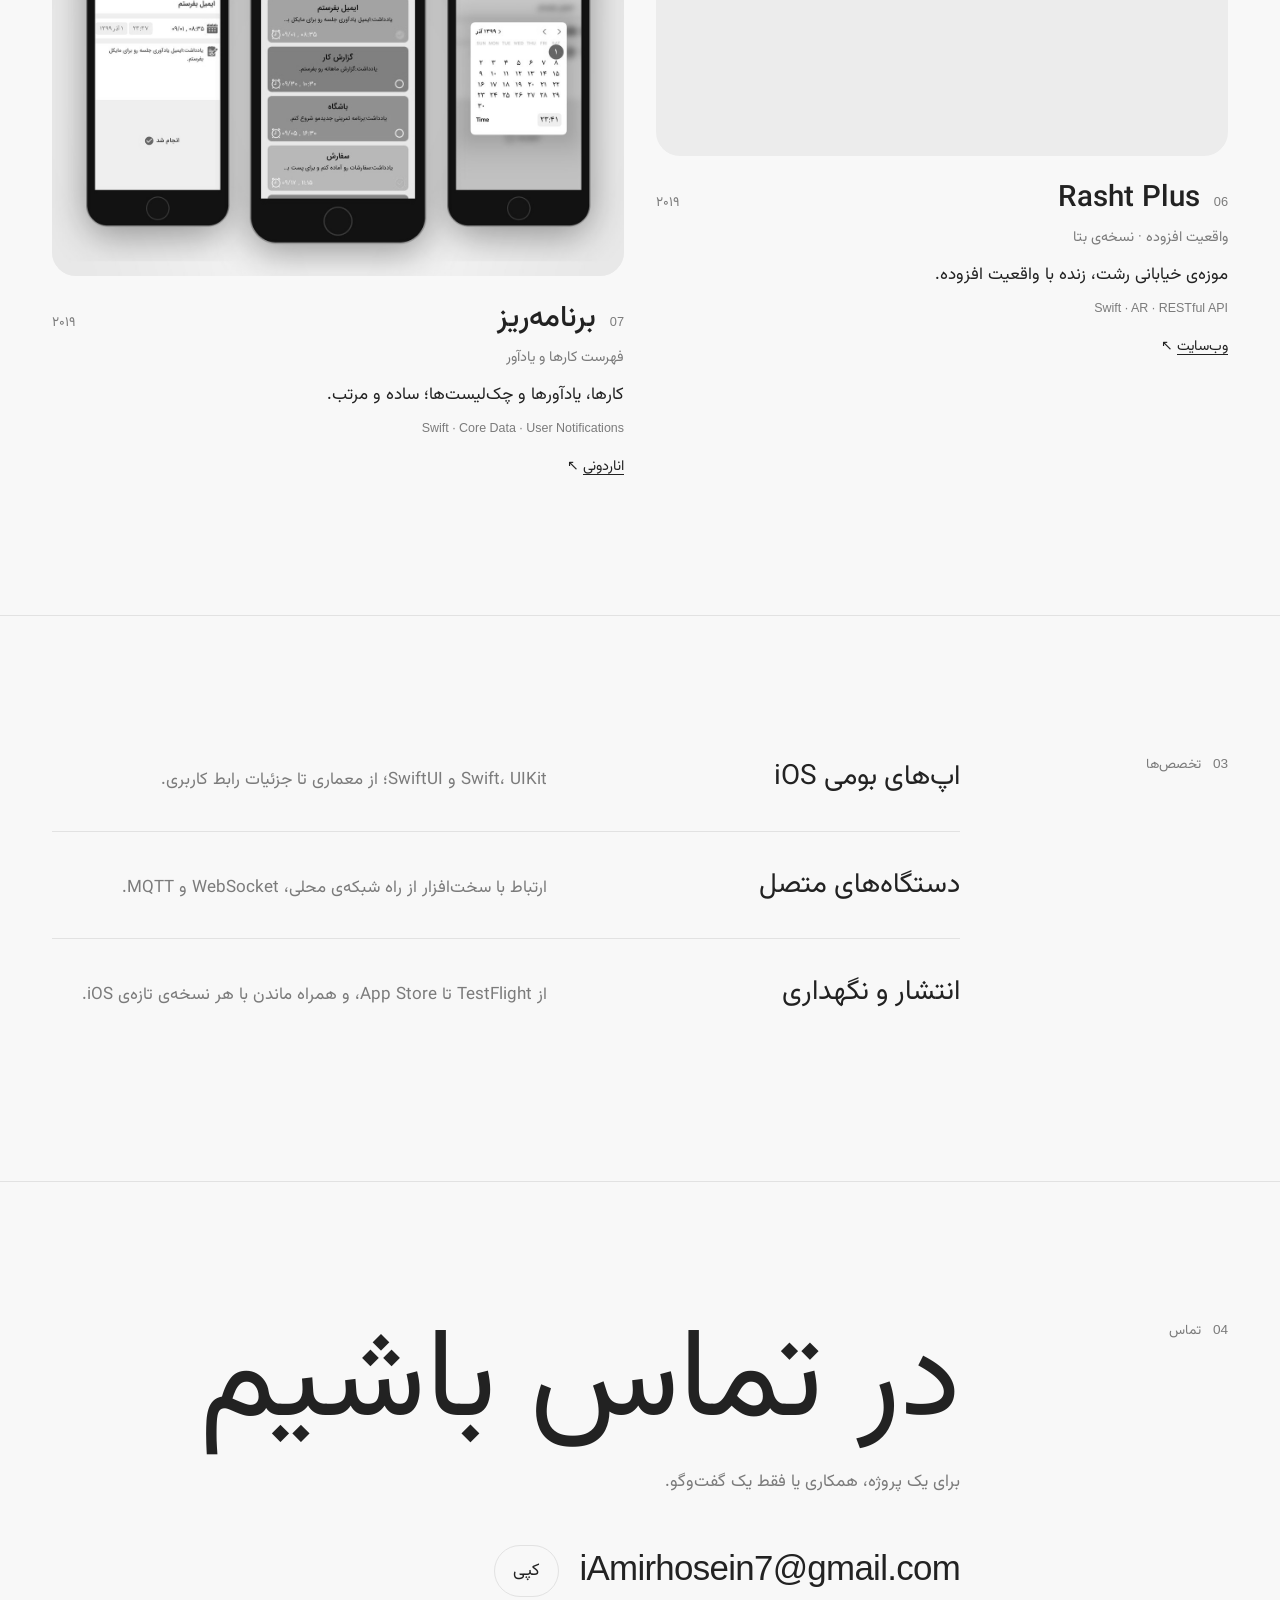
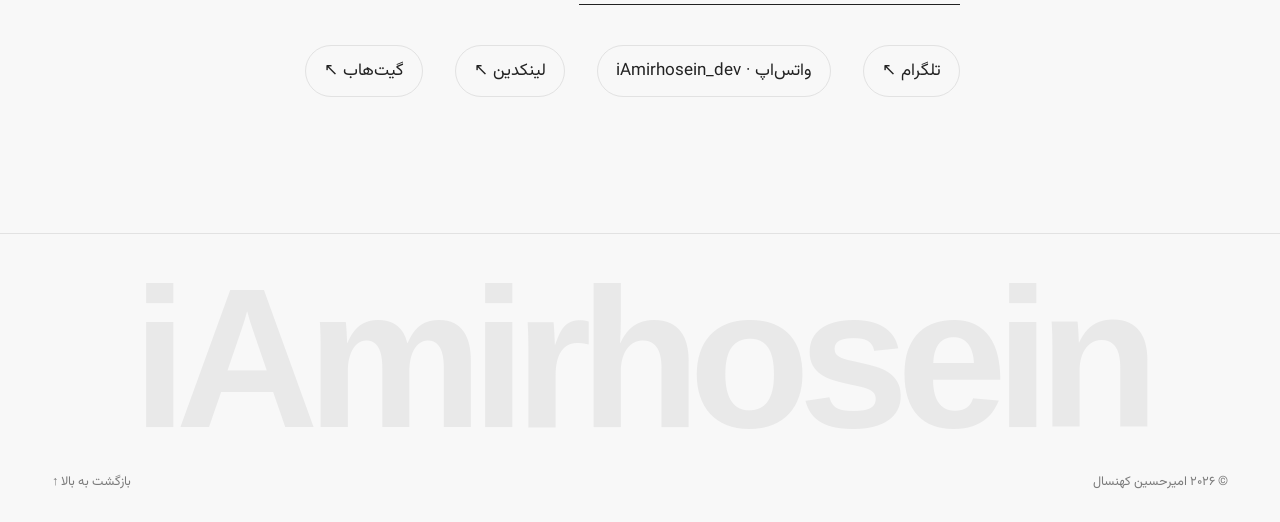
==== commit b63b0c75: "update contact details and add copy buttons New email (iAmirhosein7@gmail.com) and Telegram (iAmirho" ====
--- a/index.html
+++ b/index.html
@@ -169,7 +169,10 @@
         <div class="reveal">
           <h2 class="contact-title" data-i18n="contact.title">در تماس باشیم</h2>
           <p class="contact-lead" data-i18n="contact.lead">برای یک پروژه، همکاری یا فقط یک گفت‌وگو.</p>
-          <a class="email" id="emailLink" href="mailto:amirhosein.kv7@gmail.com" dir="ltr">amirhosein.kv7@gmail.com</a>
+          <div class="email-row">
+            <a class="email" id="emailLink" href="mailto:iAmirhosein7@gmail.com" dir="ltr">iAmirhosein7@gmail.com</a>
+            <button class="copy-chip copy-email" id="copyEmail" type="button" data-i18n="contact.copyEmail">کپی</button>
+          </div>
           <ul class="socials" id="contactLinks"></ul>
         </div>
       </div>
--- a/css/style.css
+++ b/css/style.css
@@ -394,8 +394,13 @@
 /* ---------- contact ---------- */
 .email { transition: letter-spacing .4s ease, color .2s ease; }
 .email:hover { letter-spacing: 0; }
+.email-row { display: flex; flex-wrap: wrap; align-items: center; gap: 14px 20px; margin-top: 40px; }
+.email-row .email { margin-top: 0; }
+.copy-email { font-size: .85rem; padding: 8px 16px; }
 .socials a { display: inline-flex; padding: 10px 18px; border-radius: 999px; border: 1px solid var(--line); text-decoration: none; transition: background .2s ease, color .2s ease; }
 .socials a:hover { background: var(--text); color: var(--bg); }
+.copy-chip { font: inherit; color: inherit; background: none; cursor: copy; display: inline-flex; padding: 10px 18px; border-radius: 999px; border: 1px solid var(--line); transition: background .2s ease, color .2s ease; }
+.copy-chip:hover { background: var(--text); color: var(--bg); }
 
 /* ---------- film grain ---------- */
 body::after {
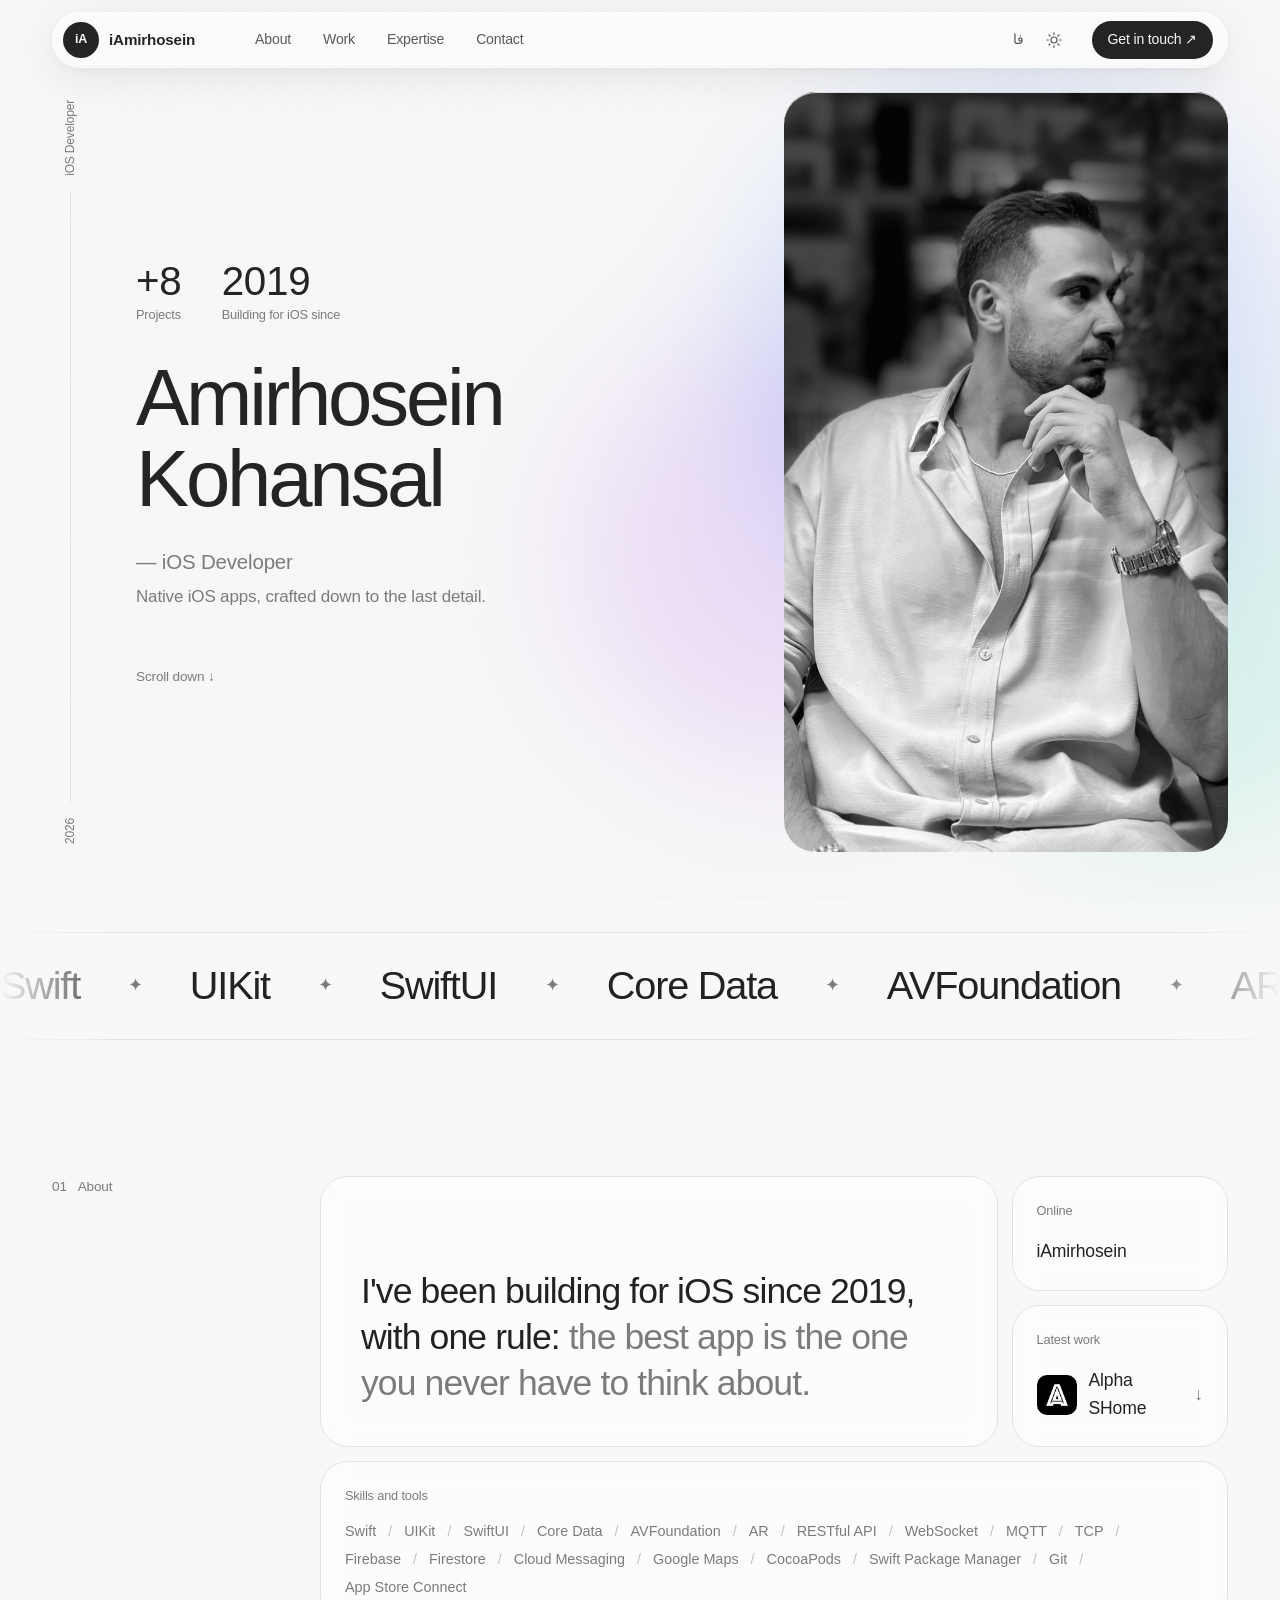
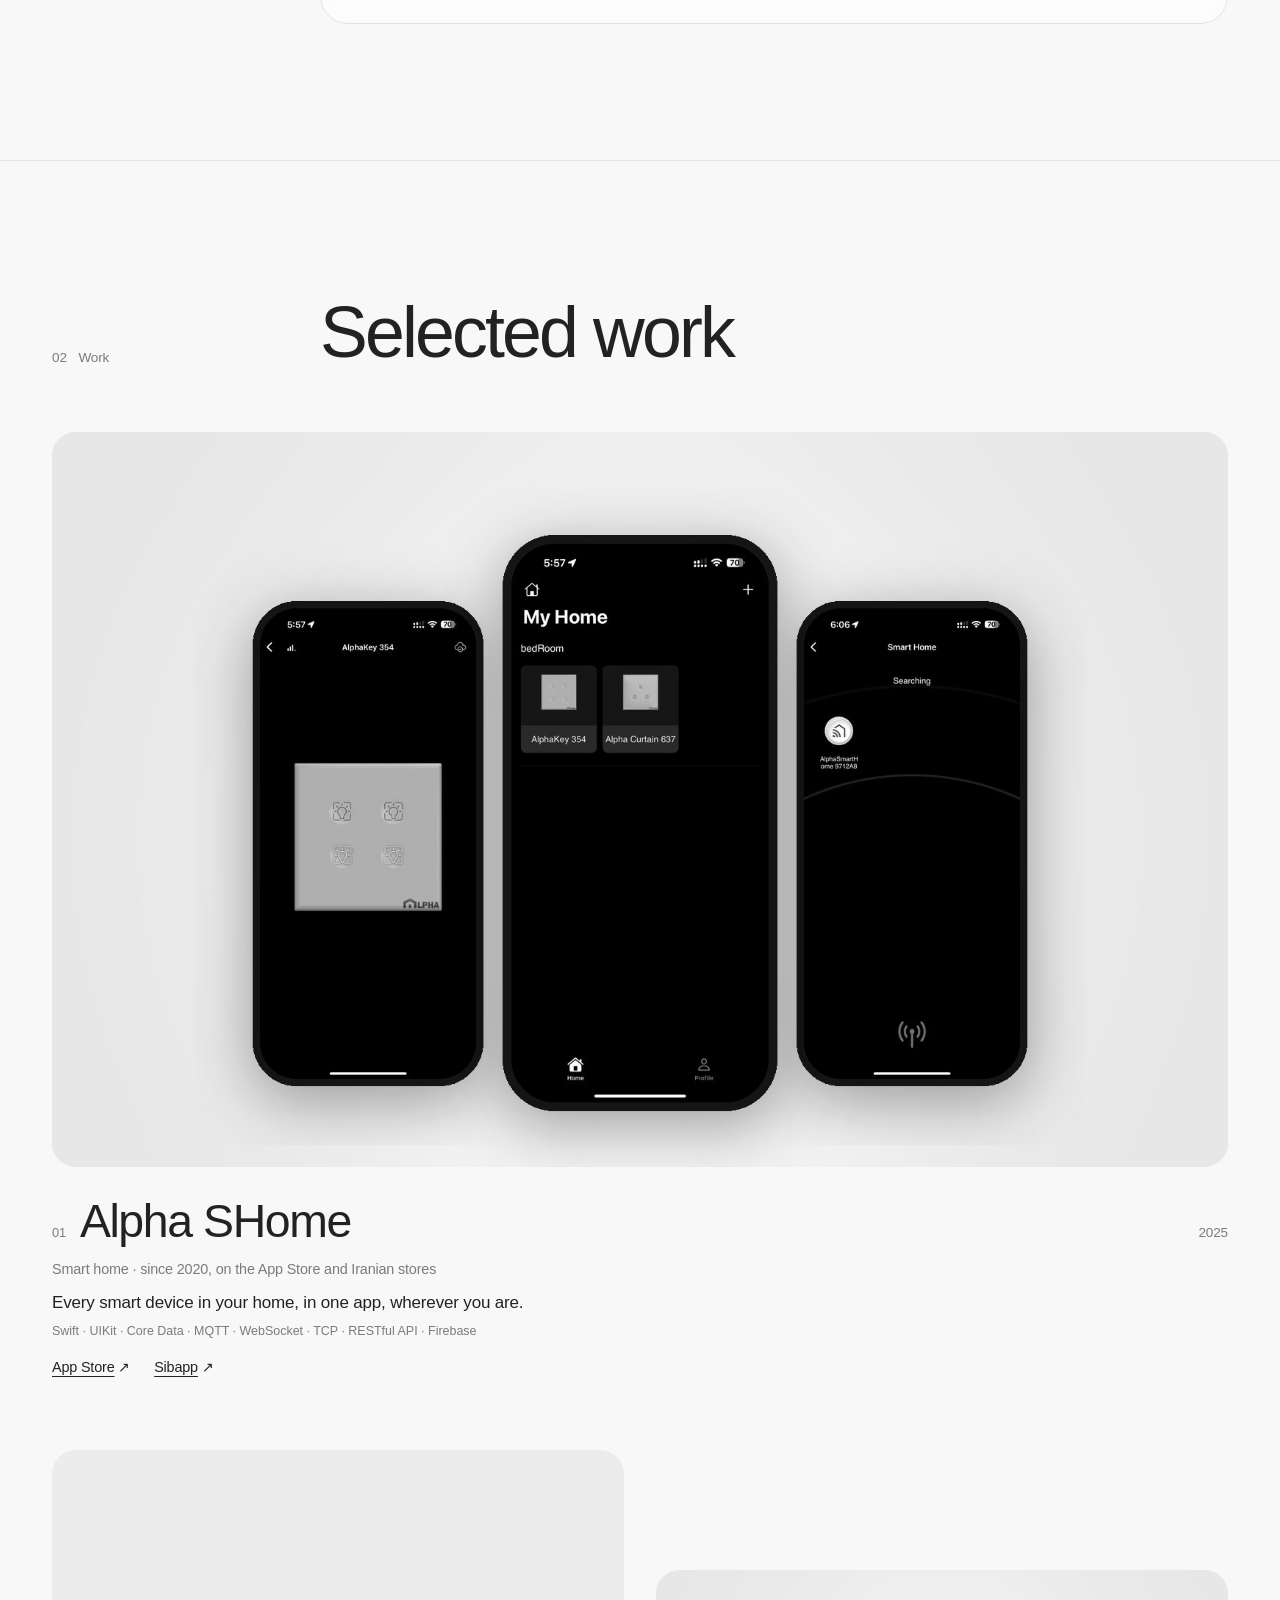
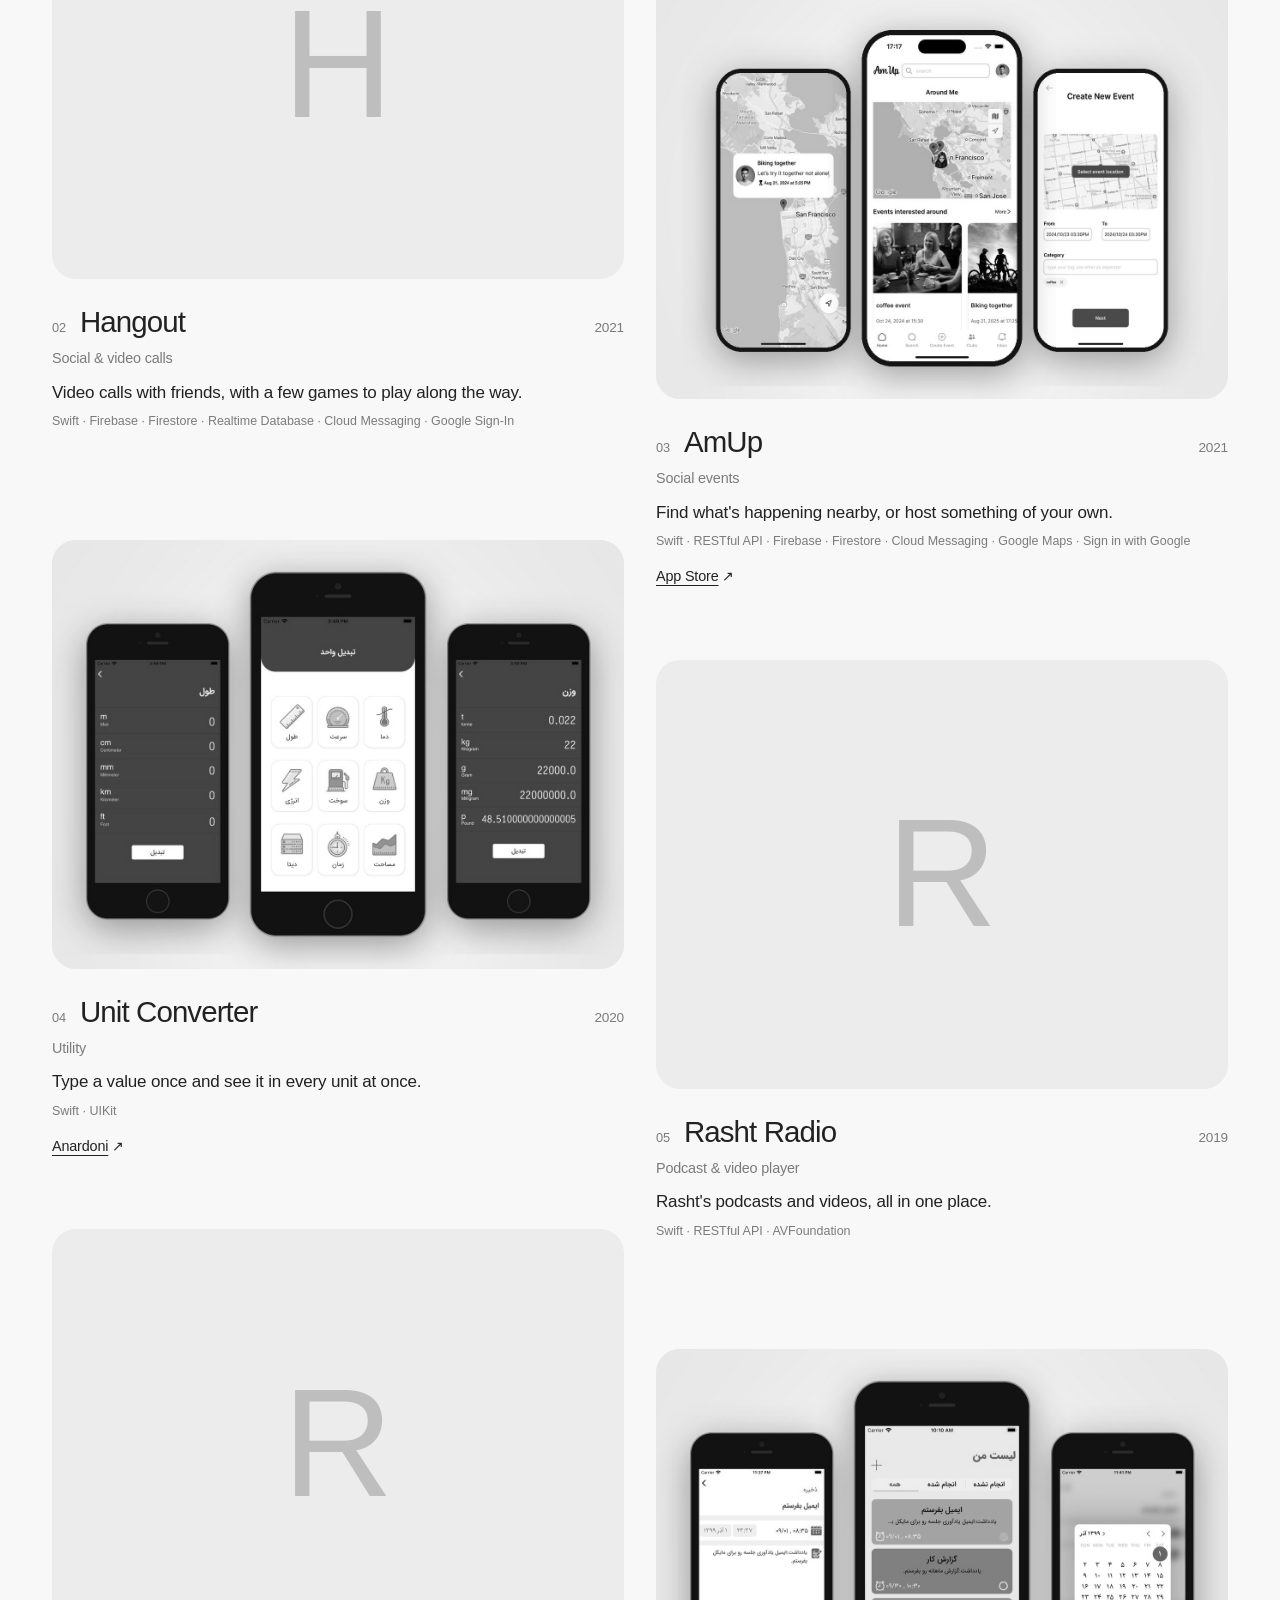
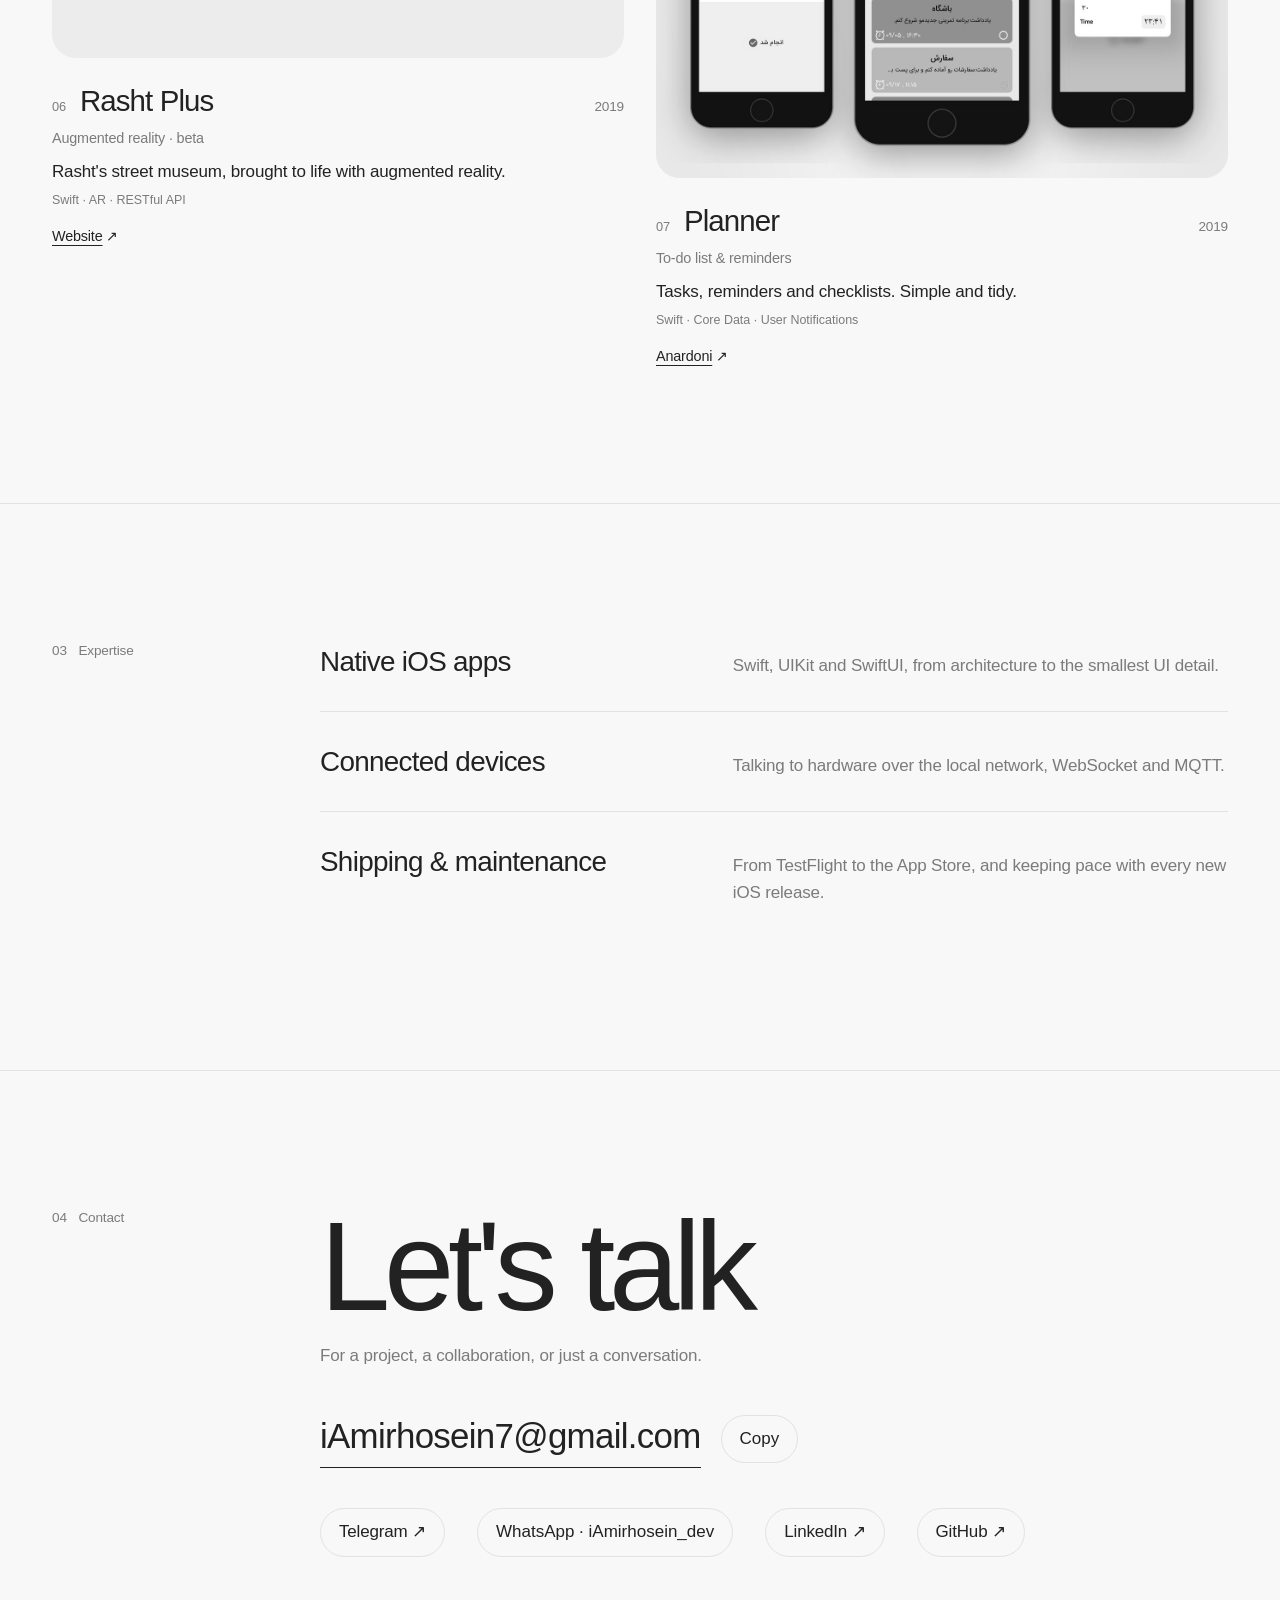
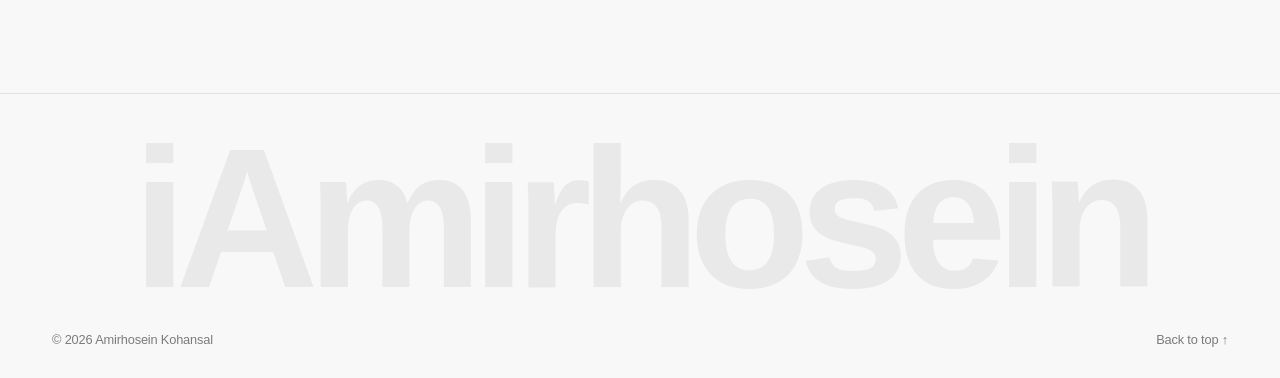
==== commit ba23f79c: "make English the default language English text now lives in index.html (so crawlers and link preview" ====
--- a/index.html
+++ b/index.html
@@ -1,10 +1,10 @@
 <!doctype html>
-<html lang="fa" dir="rtl">
+<html lang="en" dir="ltr">
 <head>
   <meta charset="utf-8">
   <meta name="viewport" content="width=device-width, initial-scale=1">
-  <title data-i18n="meta.title">امیرحسین کهنسال (iAmirhosein) | توسعه‌دهنده‌ی iOS</title>
-  <meta name="description" data-i18n-attr="content:meta.description" content="نمونه‌کارهای امیرحسین کهنسال (iAmirhosein)، توسعه‌دهنده‌ی iOS: اپ‌های آیفون و آیپد، از شبکه‌های اجتماعی تا خانه‌ی هوشمند.">
+  <title data-i18n="meta.title">Amirhosein Kohansal (iAmirhosein) | iOS Developer</title>
+  <meta name="description" data-i18n-attr="content:meta.description" content="Portfolio of Amirhosein Kohansal (iAmirhosein), iOS developer: iPhone and iPad apps, from social platforms to the smart home.">
   <meta name="author" content="Amirhosein Kohansal">
   <meta name="theme-color" content="#f8f8f8" media="(prefers-color-scheme: light)">
   <meta name="theme-color" content="#111111" media="(prefers-color-scheme: dark)">
@@ -16,10 +16,10 @@
   <meta property="og:type" content="website">
   <meta property="og:url" content="https://iamirhosein.ir/">
   <meta property="og:site_name" content="iAmirhosein">
-  <meta property="og:locale" content="fa_IR">
-  <meta property="og:locale:alternate" content="en_US">
-  <meta property="og:title" content="امیرحسین کهنسال (iAmirhosein) | توسعه‌دهنده‌ی iOS">
-  <meta property="og:description" content="نمونه‌کارهای iOS: اپ‌های آیفون و آیپد، از شبکه‌های اجتماعی تا خانه‌ی هوشمند.">
+  <meta property="og:locale" content="en_US">
+  <meta property="og:locale:alternate" content="fa_IR">
+  <meta property="og:title" content="Amirhosein Kohansal (iAmirhosein) | iOS Developer">
+  <meta property="og:description" content="Portfolio of Amirhosein Kohansal (iAmirhosein), iOS developer: iPhone and iPad apps, from social platforms to the smart home.">
   <meta property="og:image" content="https://iamirhosein.ir/assets/og-image.png">
   <meta property="og:image:width" content="1200">
   <meta property="og:image:height" content="630">
@@ -45,15 +45,16 @@
       try {
         var t = localStorage.getItem("theme");
         if (t === "light" || t === "dark") document.documentElement.setAttribute("data-theme", t);
+        // English by default; Persian only when the visitor picked it (or ?lang=fa)
         var l = new URLSearchParams(location.search).get("lang") || localStorage.getItem("lang");
-        if (l === "en") { document.documentElement.lang = "en"; document.documentElement.dir = "ltr"; }
+        if (l === "fa") { document.documentElement.lang = "fa"; document.documentElement.dir = "rtl"; }
       } catch (e) {}
     })();
   </script>
   <link rel="stylesheet" href="css/style.css">
 </head>
 <body>
-  <a class="skip" href="#main" data-i18n="skip">رفتن به محتوا</a>
+  <a class="skip" href="#main" data-i18n="skip">Skip to content</a>
 
   <header class="site-header">
     <div class="container"><div class="header-inner glass">
@@ -62,19 +63,19 @@
         <span class="brand-name">iAmirhosein</span>
       </a>
       <nav class="nav" id="nav" aria-label="Main">
-        <a href="#about" data-i18n="nav.about">درباره</a>
-        <a href="#work" data-i18n="nav.work">نمونه‌کارها</a>
-        <a href="#expertise" data-i18n="nav.expertise">تخصص‌ها</a>
-        <a href="#contact" data-i18n="nav.contact">تماس</a>
+        <a href="#about" data-i18n="nav.about">About</a>
+        <a href="#work" data-i18n="nav.work">Work</a>
+        <a href="#expertise" data-i18n="nav.expertise">Expertise</a>
+        <a href="#contact" data-i18n="nav.contact">Contact</a>
       </nav>
       <div class="header-actions">
-        <button class="text-btn" id="langToggle" type="button" lang="en" data-i18n="nav.lang">EN</button>
-        <button class="icon-btn" id="themeToggle" type="button" data-i18n-attr="aria-label:nav.theme" aria-label="تغییر حالت روشن و تیره">
+        <button class="text-btn" id="langToggle" type="button" lang="fa" data-i18n="nav.lang">فا</button>
+        <button class="icon-btn" id="themeToggle" type="button" data-i18n-attr="aria-label:nav.theme" aria-label="Toggle light/dark theme">
           <svg class="i-sun" viewBox="0 0 24 24" aria-hidden="true"><circle cx="12" cy="12" r="4"/><path d="M12 2.5v2M12 19.5v2M2.5 12h2M19.5 12h2M5.3 5.3l1.4 1.4M17.3 17.3l1.4 1.4M5.3 18.7l1.4-1.4M17.3 6.7l1.4-1.4"/></svg>
           <svg class="i-moon" viewBox="0 0 24 24" aria-hidden="true"><path d="M19.5 14.5A8 8 0 0 1 9.5 4.5a8 8 0 1 0 10 10z"/></svg>
         </button>
-        <a class="cta-link" href="#contact" data-i18n="nav.cta">در تماس باشیم</a>
-        <button class="icon-btn menu-btn" id="menuToggle" type="button" aria-controls="nav" aria-expanded="false" data-i18n-attr="aria-label:nav.menu" aria-label="منو">
+        <a class="cta-link" href="#contact" data-i18n="nav.cta">Get in touch</a>
+        <button class="icon-btn menu-btn" id="menuToggle" type="button" aria-controls="nav" aria-expanded="false" data-i18n-attr="aria-label:nav.menu" aria-label="Menu">
           <svg viewBox="0 0 24 24" aria-hidden="true"><path d="M5 9h14M5 15h14"/></svg>
         </button>
       </div>
@@ -86,20 +87,20 @@
       <div class="aura" aria-hidden="true"><span></span><span></span><span></span></div>
       <div class="container hero-grid">
         <div class="side-label" aria-hidden="true">
-          <span data-i18n="hero.side">توسعه‌دهنده‌ی iOS</span>
+          <span data-i18n="hero.side">iOS Developer</span>
           <span class="side-line"></span>
           <span id="sideYear">2026</span>
         </div>
 
         <div class="hero-text">
           <dl class="stats">
-            <div><dt class="stat-num" data-i18n="hero.stat1">+۸</dt><dd data-i18n="hero.stat1Label">پروژه</dd></div>
-            <div><dt class="stat-num" data-i18n="hero.stat2">۲۰۱۹</dt><dd data-i18n="hero.stat2Label">شروع با iOS</dd></div>
+            <div><dt class="stat-num" data-i18n="hero.stat1">+8</dt><dd data-i18n="hero.stat1Label">Projects</dd></div>
+            <div><dt class="stat-num" data-i18n="hero.stat2">2019</dt><dd data-i18n="hero.stat2Label">Building for iOS since</dd></div>
           </dl>
-          <h1 class="hello"><span class="hello-inner" data-i18n="hero.hello">امیرحسین کهنسال</span></h1>
-          <p class="intro" data-i18n="hero.intro">توسعه‌دهنده‌ی iOS</p>
-          <p class="lead" data-i18n="hero.lead">اپ‌های بومی iOS، با دقت تا آخرین جزئیات.</p>
-          <a class="scroll-down" href="#about"><span data-i18n="hero.scroll">ادامه</span> <span aria-hidden="true">↓</span></a>
+          <h1 class="hello"><span class="hello-inner" data-i18n="hero.hello">Amirhosein Kohansal</span></h1>
+          <p class="intro" data-i18n="hero.intro">iOS Developer</p>
+          <p class="lead" data-i18n="hero.lead">Native iOS apps, crafted down to the last detail.</p>
+          <a class="scroll-down" href="#about"><span data-i18n="hero.scroll">Scroll down</span> <span aria-hidden="true">↓</span></a>
         </div>
 
         <figure class="portrait" id="portrait">
@@ -112,21 +113,21 @@
 
     <section class="section" id="about">
       <div class="container split">
-        <p class="section-label"><span class="num">01</span> <span data-i18n="about.title">درباره</span></p>
+        <p class="section-label"><span class="num">01</span> <span data-i18n="about.title">About</span></p>
         <div class="bento">
           <div class="tile tile-statement reveal">
             <p class="statement">
-              <span data-i18n="about.body1">از ۲۰۱۹ برای iOS می‌سازم، با یک قاعده:</span>
-              <span class="dim" data-i18n="about.body2">بهترین اپ آن است که لازم نباشد به آن فکر کنید.</span>
+              <span data-i18n="about.body1">I've been building for iOS since 2019, with one rule:</span>
+              <span class="dim" data-i18n="about.body2">the best app is the one you never have to think about.</span>
             </p>
           </div>
-          <div class="tile tile-fact reveal"><p class="fact-label" data-i18n="about.handle">در اینترنت</p><p class="fact-value" dir="ltr">iAmirhosein</p></div>
+          <div class="tile tile-fact reveal"><p class="fact-label" data-i18n="about.handle">Online</p><p class="fact-value" dir="ltr">iAmirhosein</p></div>
           <a class="tile tile-fact tile-app reveal" href="#project-alpha-shome">
-            <p class="fact-label" data-i18n="about.latest">تازه‌ترین کار</p>
+            <p class="fact-label" data-i18n="about.latest">Latest work</p>
             <p class="fact-value"><img src="assets/projects/alpha-shome-icon.jpg" alt="" width="40" height="40"><span dir="ltr">Alpha SHome</span><span class="tile-arrow" aria-hidden="true">↓</span></p>
           </a>
           <div class="tile tile-skills reveal">
-            <h2 class="fact-label" data-i18n="about.skills">مهارت‌ها و ابزارها</h2>
+            <h2 class="fact-label" data-i18n="about.skills">Skills and tools</h2>
             <ul class="skills" id="skills" dir="ltr"></ul>
           </div>
         </div>
@@ -136,8 +137,8 @@
     <section class="section" id="work">
       <div class="container">
         <div class="split head-split">
-          <p class="section-label"><span class="num">02</span> <span data-i18n="work.label">نمونه‌کارها</span></p>
-          <h2 class="section-title reveal" data-i18n="work.title">کارهای منتخب</h2>
+          <p class="section-label"><span class="num">02</span> <span data-i18n="work.label">Work</span></p>
+          <h2 class="section-title reveal" data-i18n="work.title">Selected work</h2>
         </div>
         <div class="works" id="projects"></div>
       </div>
@@ -145,19 +146,19 @@
 
     <section class="section" id="expertise">
       <div class="container split">
-        <p class="section-label"><span class="num">03</span> <span data-i18n="expertise.label">تخصص‌ها</span></p>
+        <p class="section-label"><span class="num">03</span> <span data-i18n="expertise.label">Expertise</span></p>
         <ol class="expertise">
           <li class="reveal">
-            <h3 data-i18n="expertise.e1.title">اپ‌های بومی iOS</h3>
-            <p data-i18n="expertise.e1.body">Swift، UIKit و SwiftUI؛ از معماری تا جزئیات رابط کاربری.</p>
+            <h3 data-i18n="expertise.e1.title">Native iOS apps</h3>
+            <p data-i18n="expertise.e1.body">Swift, UIKit and SwiftUI, from architecture to the smallest UI detail.</p>
           </li>
           <li class="reveal">
-            <h3 data-i18n="expertise.e2.title">دستگاه‌های متصل</h3>
-            <p data-i18n="expertise.e2.body">ارتباط با سخت‌افزار از راه شبکه‌ی محلی، WebSocket و MQTT.</p>
+            <h3 data-i18n="expertise.e2.title">Connected devices</h3>
+            <p data-i18n="expertise.e2.body">Talking to hardware over the local network, WebSocket and MQTT.</p>
           </li>
           <li class="reveal">
-            <h3 data-i18n="expertise.e3.title">انتشار و نگهداری</h3>
-            <p data-i18n="expertise.e3.body">از TestFlight تا App Store، و همراه ماندن با هر نسخه‌ی تازه‌ی iOS.</p>
+            <h3 data-i18n="expertise.e3.title">Shipping &amp; maintenance</h3>
+            <p data-i18n="expertise.e3.body">From TestFlight to the App Store, and keeping pace with every new iOS release.</p>
           </li>
         </ol>
       </div>
@@ -165,13 +166,13 @@
 
     <section class="section contact-section" id="contact">
       <div class="container split">
-        <p class="section-label"><span class="num">04</span> <span data-i18n="contact.label">تماس</span></p>
+        <p class="section-label"><span class="num">04</span> <span data-i18n="contact.label">Contact</span></p>
         <div class="reveal">
-          <h2 class="contact-title" data-i18n="contact.title">در تماس باشیم</h2>
-          <p class="contact-lead" data-i18n="contact.lead">برای یک پروژه، همکاری یا فقط یک گفت‌وگو.</p>
+          <h2 class="contact-title" data-i18n="contact.title">Let's talk</h2>
+          <p class="contact-lead" data-i18n="contact.lead">For a project, a collaboration, or just a conversation.</p>
           <div class="email-row">
             <a class="email" id="emailLink" href="mailto:iAmirhosein7@gmail.com" dir="ltr">iAmirhosein7@gmail.com</a>
-            <button class="copy-chip copy-email" id="copyEmail" type="button" data-i18n="contact.copyEmail">کپی</button>
+            <button class="copy-chip copy-email" id="copyEmail" type="button" data-i18n="contact.copyEmail">Copy</button>
           </div>
           <ul class="socials" id="contactLinks"></ul>
         </div>
@@ -183,8 +184,8 @@
     <div class="container">
       <p class="wordmark" dir="ltr" aria-hidden="true">iAmirhosein</p>
       <div class="footer-inner">
-        <p>© <span id="year">2026</span> <span data-i18n="footer.rights">امیرحسین کهنسال</span></p>
-        <a href="#top" data-i18n="footer.top">بازگشت به بالا ↑</a>
+        <p>© <span id="year">2026</span> <span data-i18n="footer.rights">Amirhosein Kohansal</span></p>
+        <a href="#top" data-i18n="footer.top">Back to top ↑</a>
       </div>
     </div>
   </footer>
--- a/css/style.css
+++ b/css/style.css
@@ -131,7 +131,7 @@
   display: grid; place-items: center; border-radius: 4px;
 }
 .portrait img {
-  width: 100%; height: 100%; object-fit: cover; object-position: 55% 22%;
+  width: 100%; height: 100%; object-fit: cover; object-position: 50% 22%;
   filter: grayscale(1) contrast(1.05); transition: filter .6s ease, transform 1.2s cubic-bezier(.2, .7, .2, 1);
   animation: fade-up 1.2s cubic-bezier(.16, 1, .3, 1) both .2s;
 }
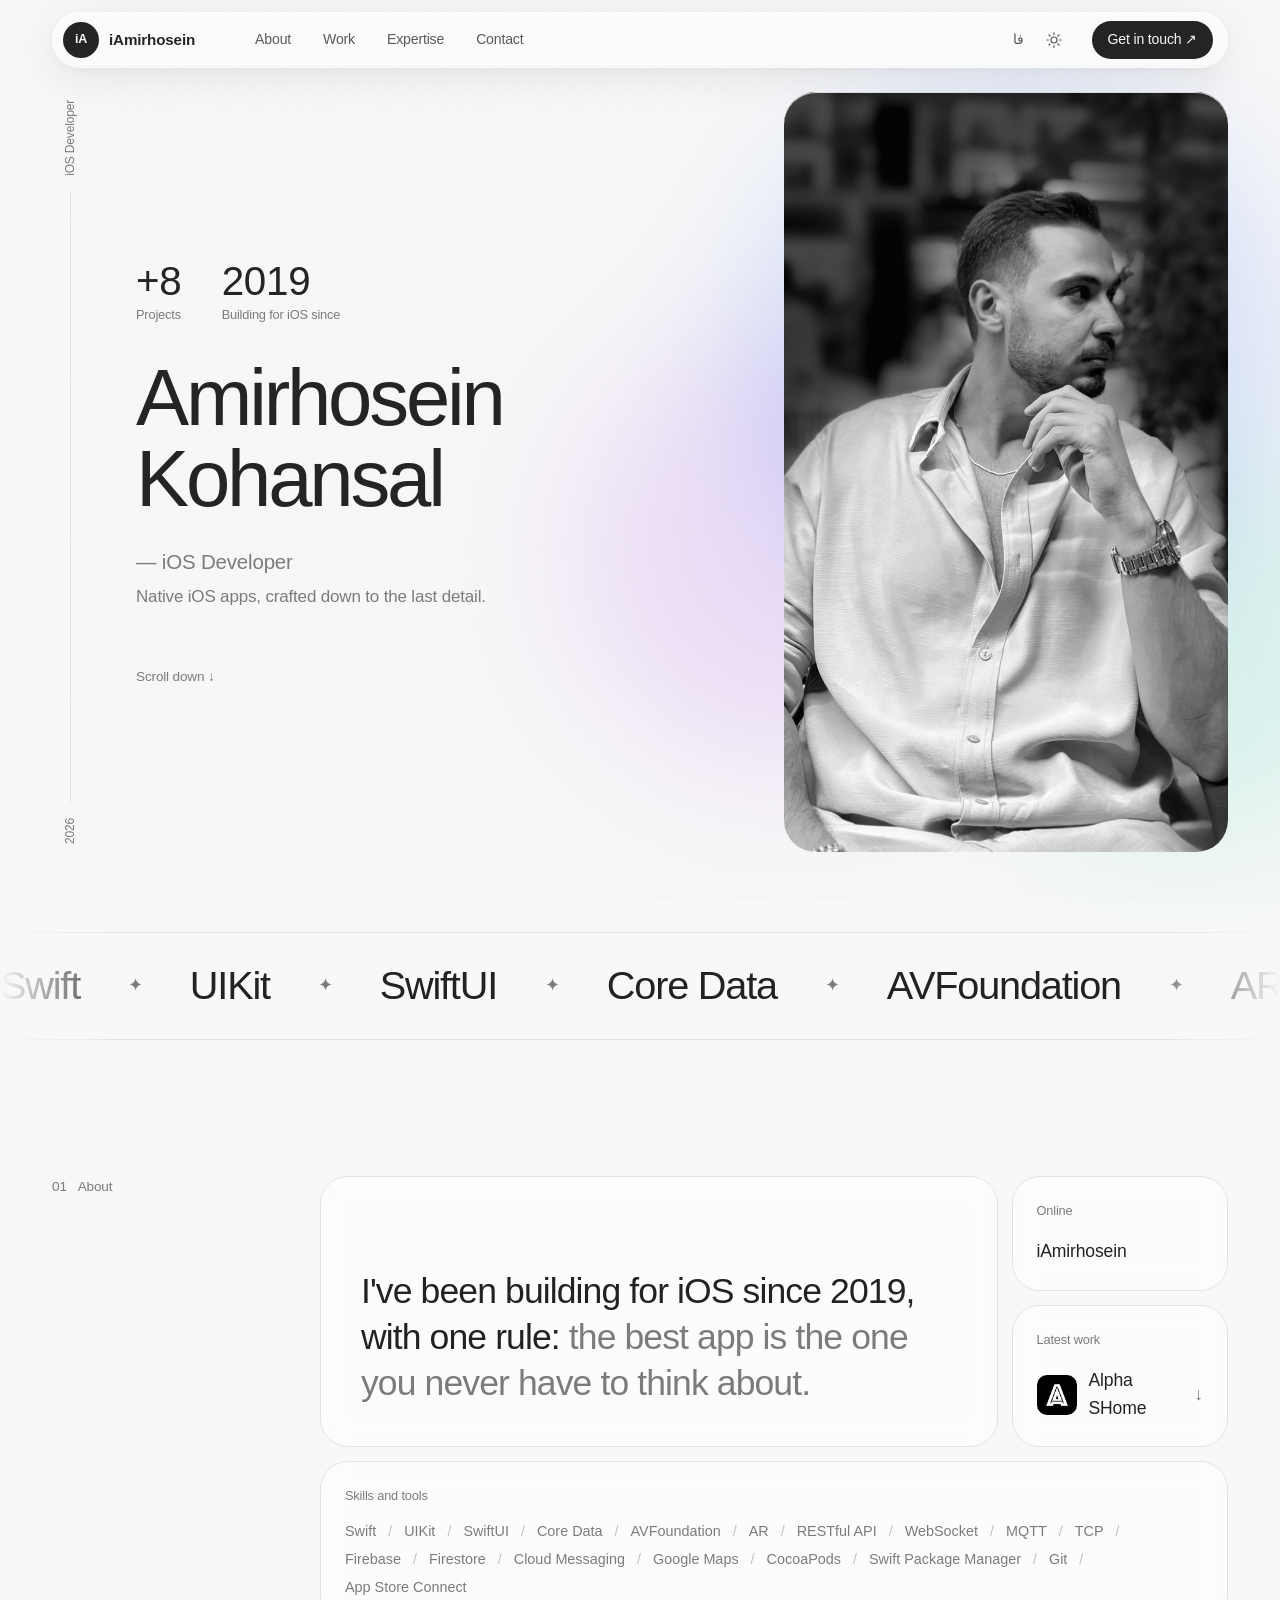
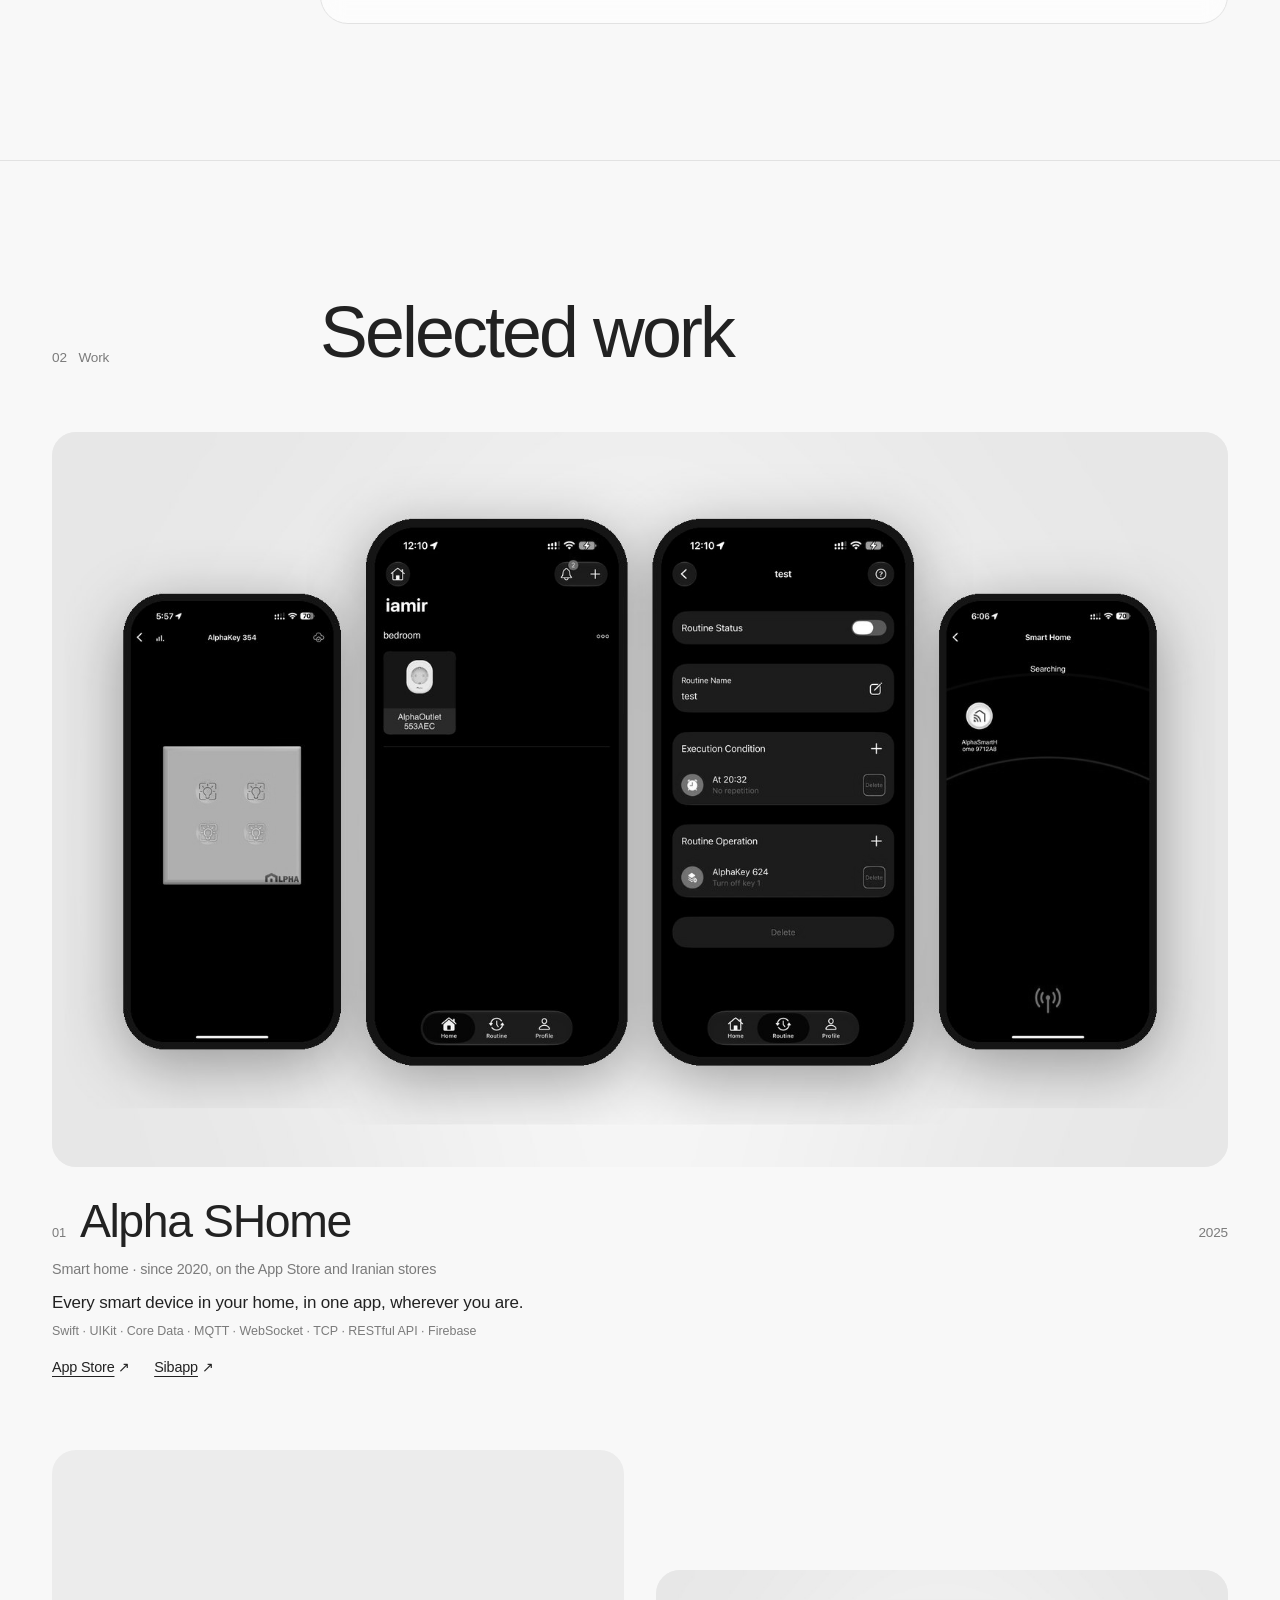
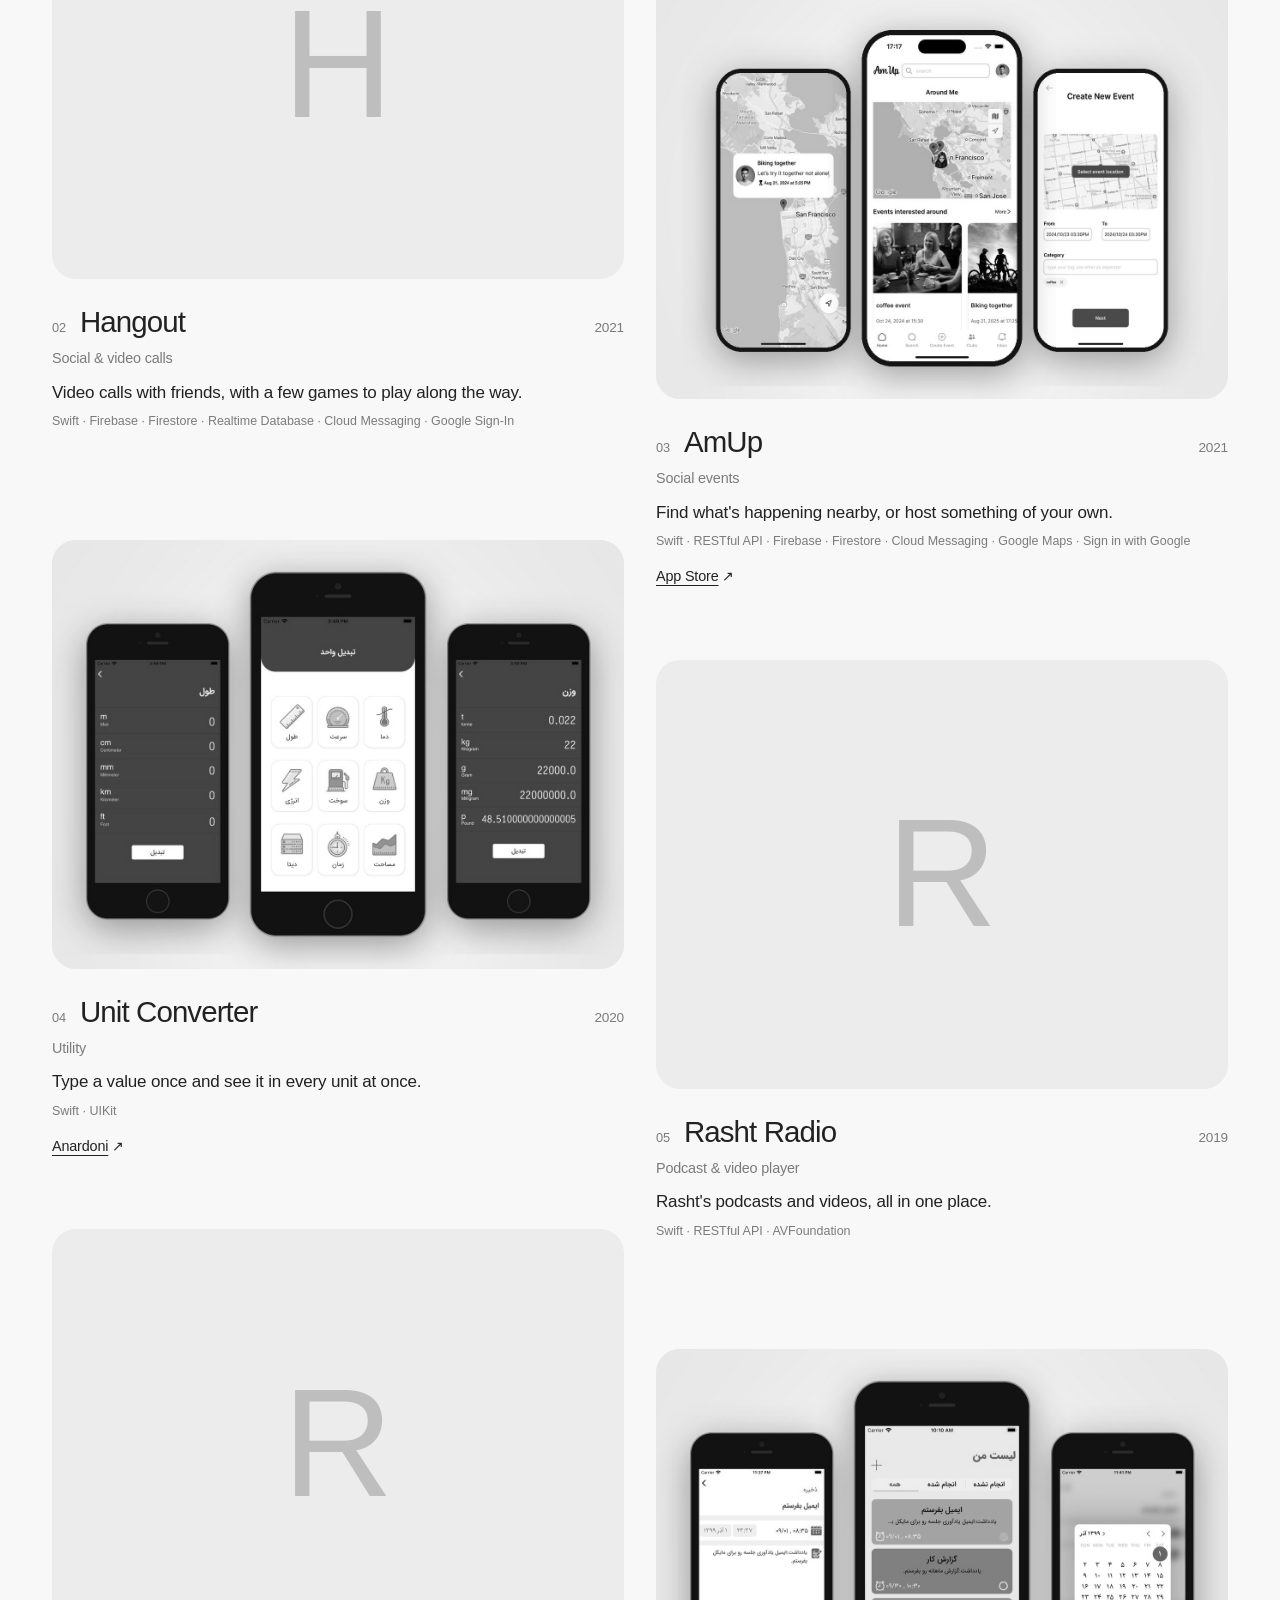
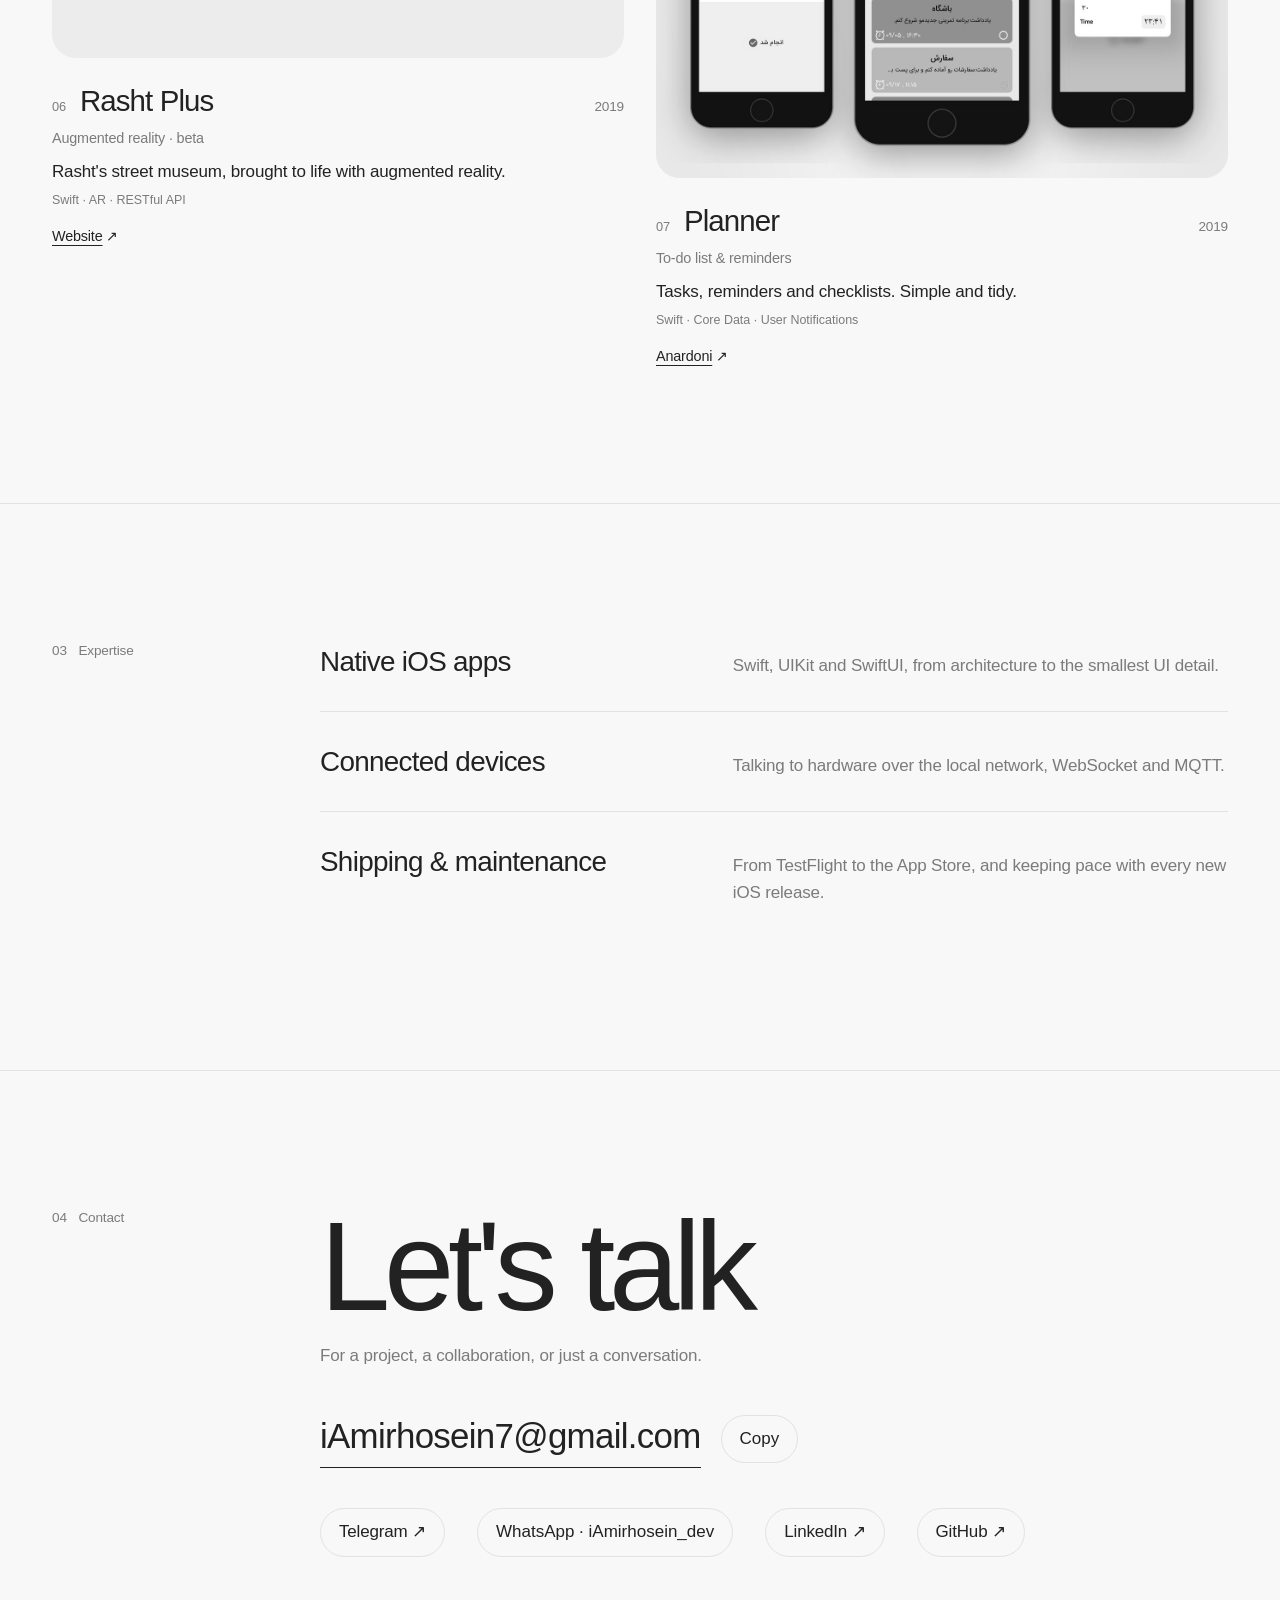
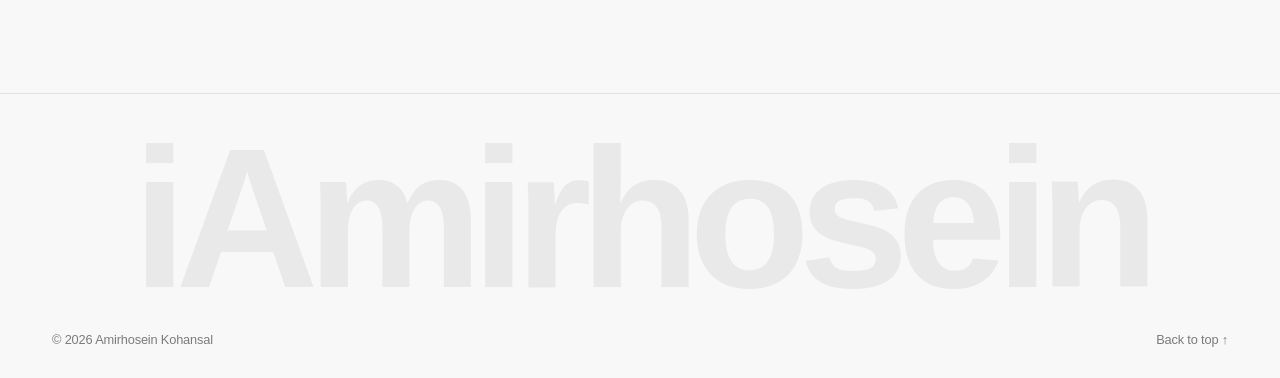
==== commit 365a114f: "replace the site icon with the new iAmirhosein logo The mark is a rounded square with an A drawn wit" ====
--- a/index.html
+++ b/index.html
@@ -9,8 +9,9 @@
   <meta name="theme-color" content="#f8f8f8" media="(prefers-color-scheme: light)">
   <meta name="theme-color" content="#111111" media="(prefers-color-scheme: dark)">
   <link rel="canonical" href="https://iamirhosein.ir/">
-  <link rel="icon" href="assets/favicon.svg" type="image/svg+xml">
-  <link rel="apple-touch-icon" href="assets/apple-touch-icon.png">
+  <link rel="icon" href="assets/favicon.svg?v=2" type="image/svg+xml">
+  <link rel="icon" href="assets/favicon-32.png?v=2" type="image/png" sizes="32x32">
+  <link rel="apple-touch-icon" href="assets/apple-touch-icon.png?v=2">
 
   <!-- Open Graph / Twitter -->
   <meta property="og:type" content="website">
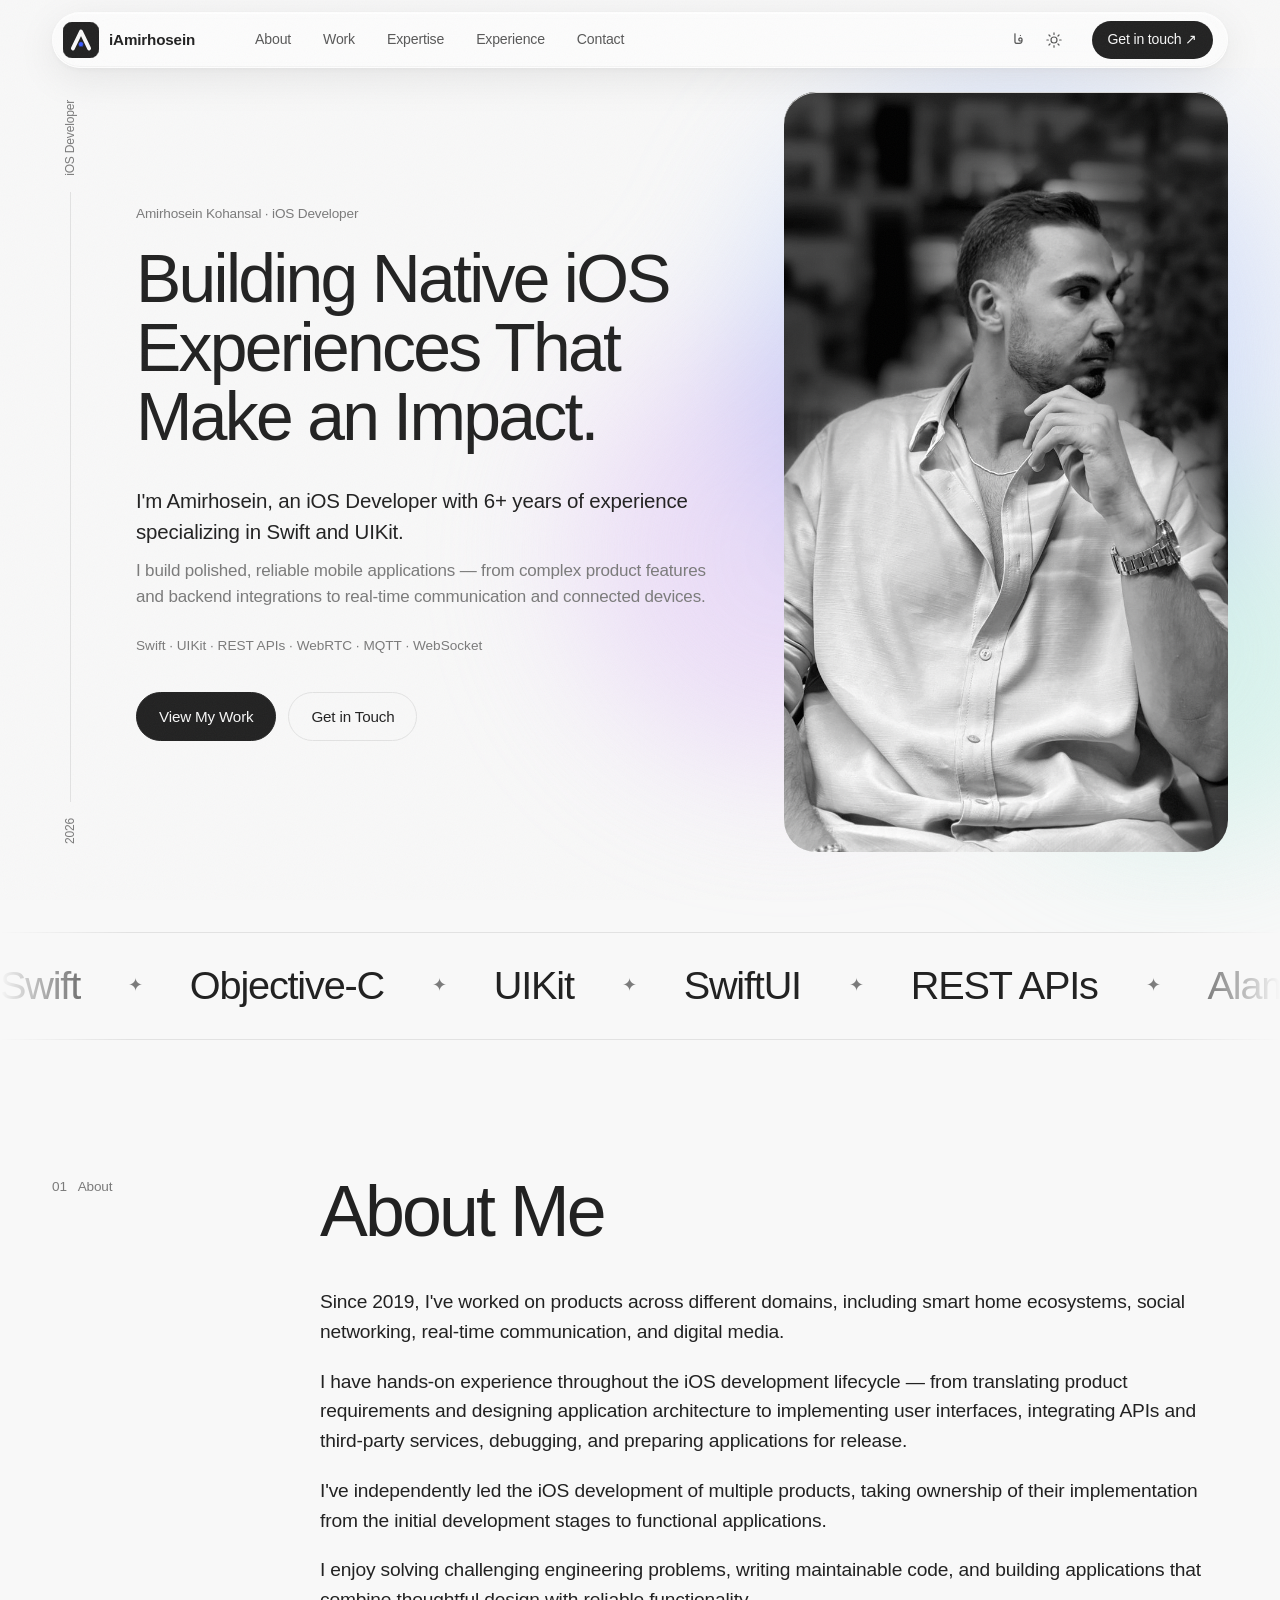
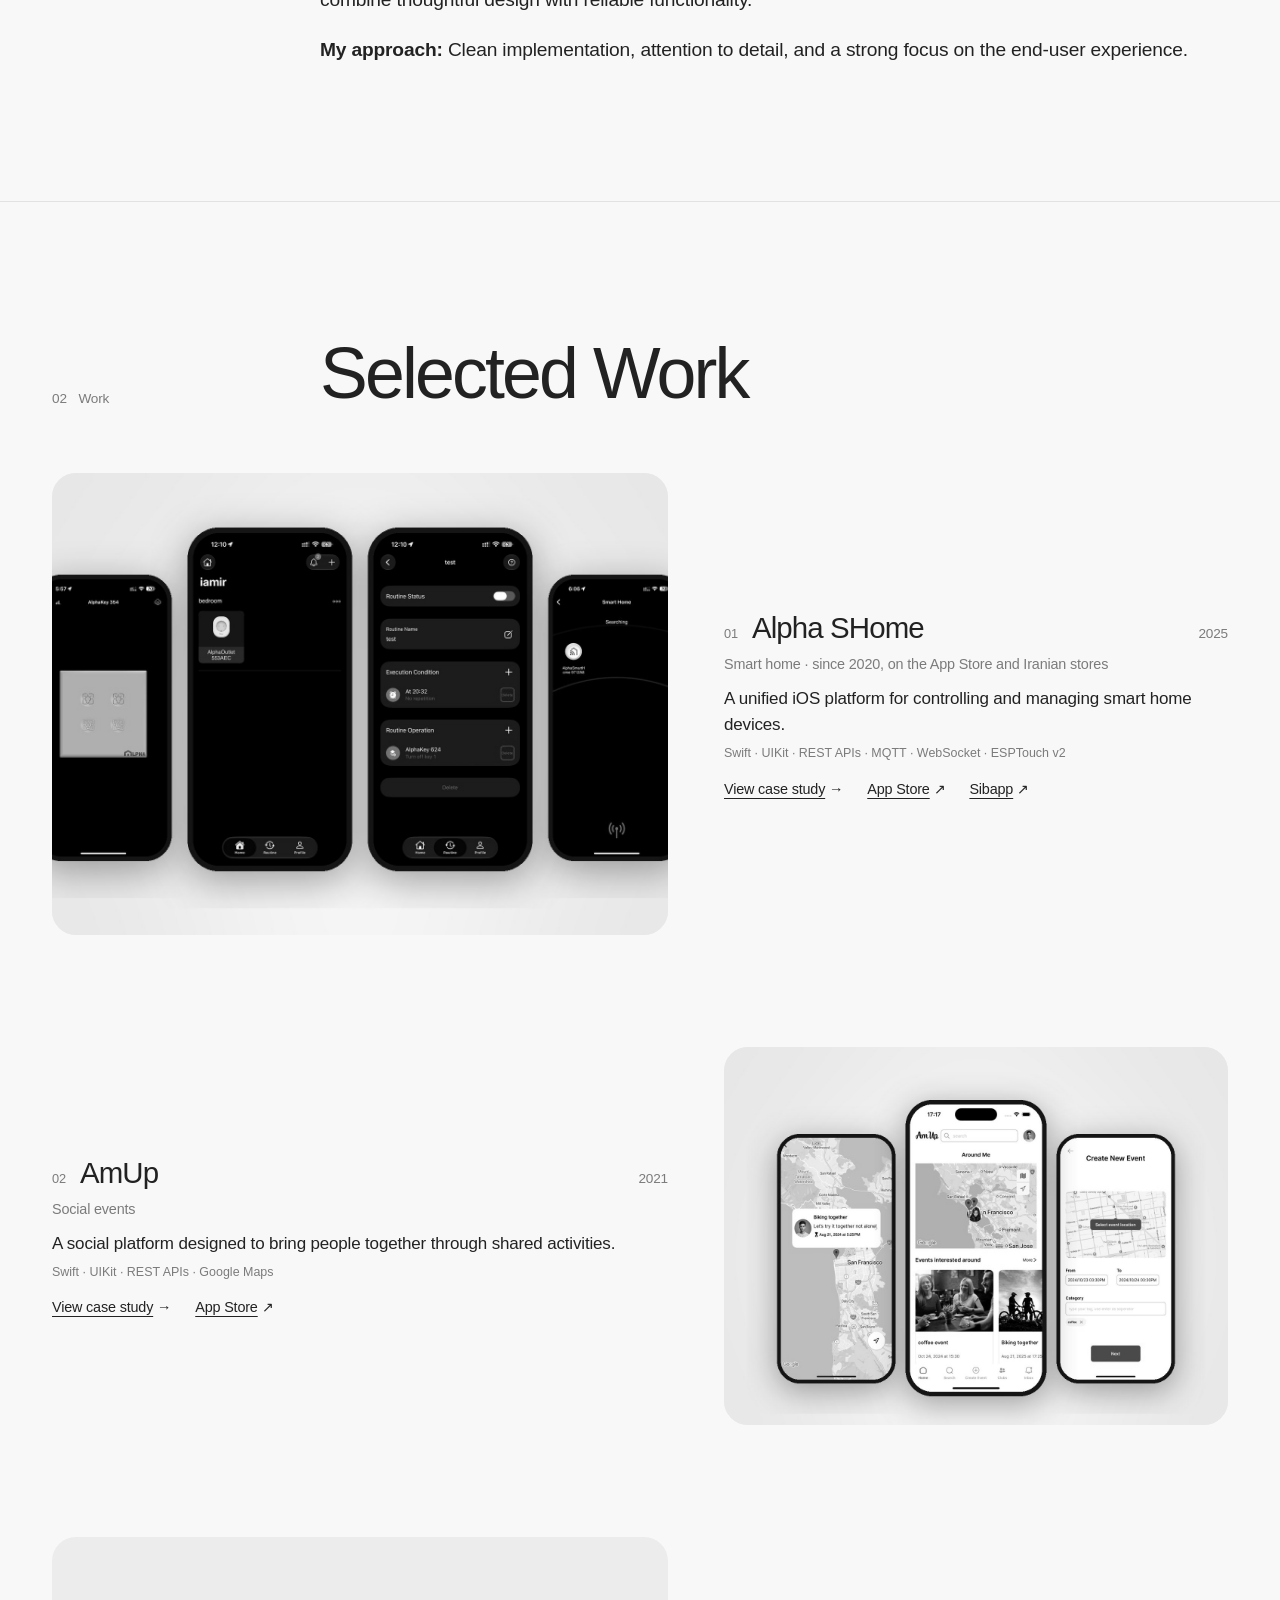
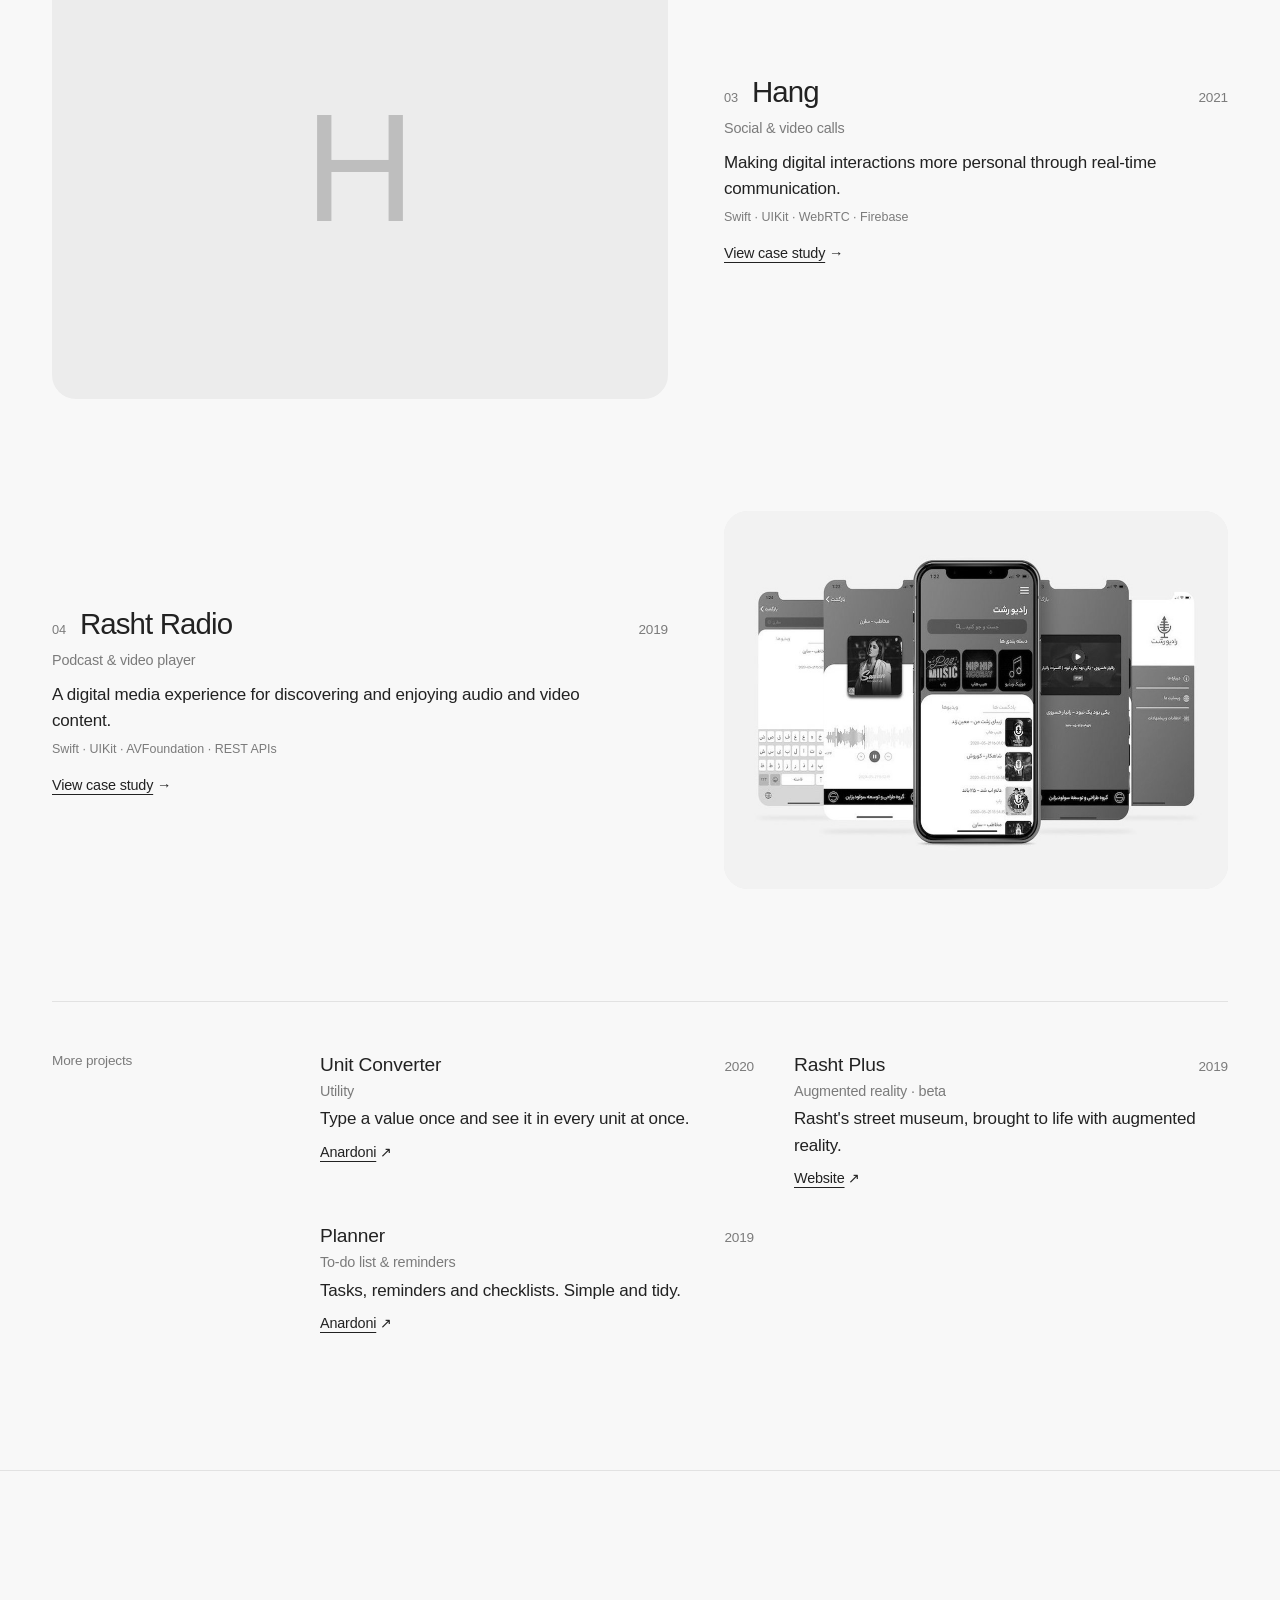
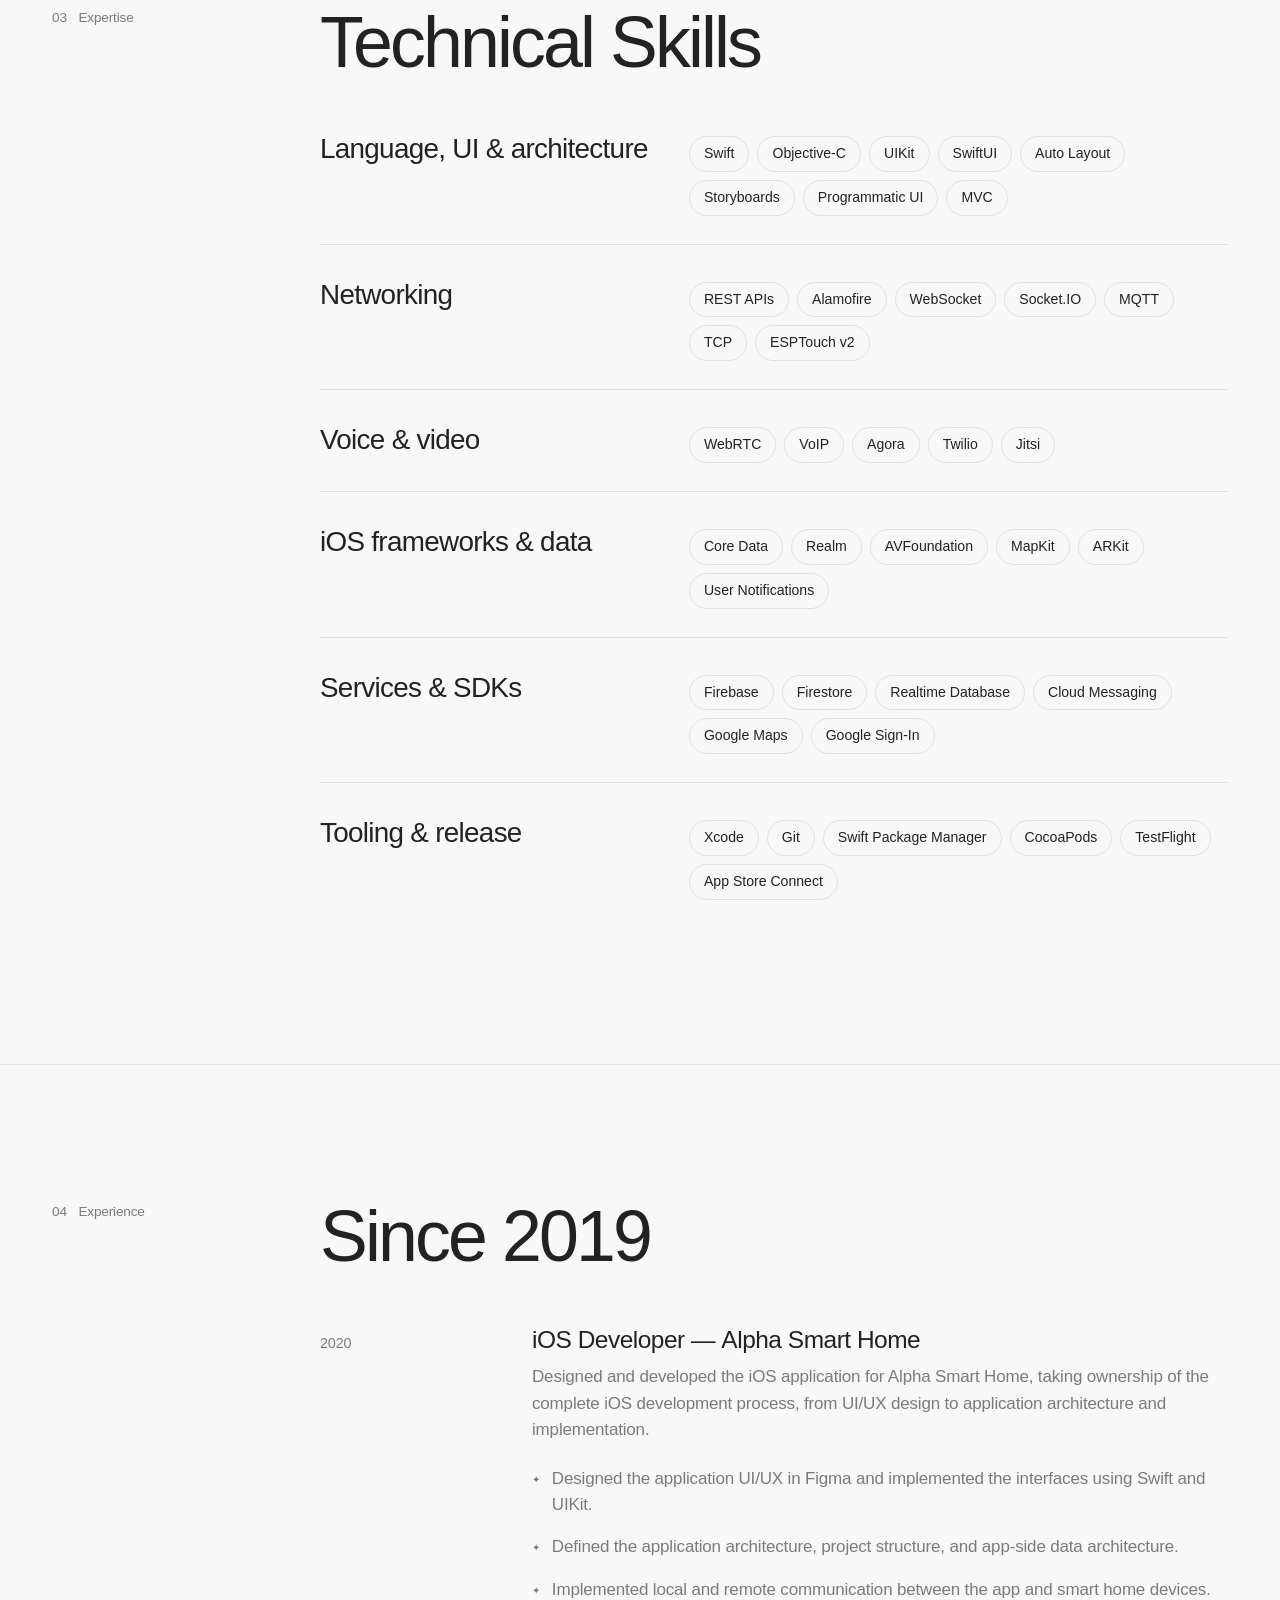
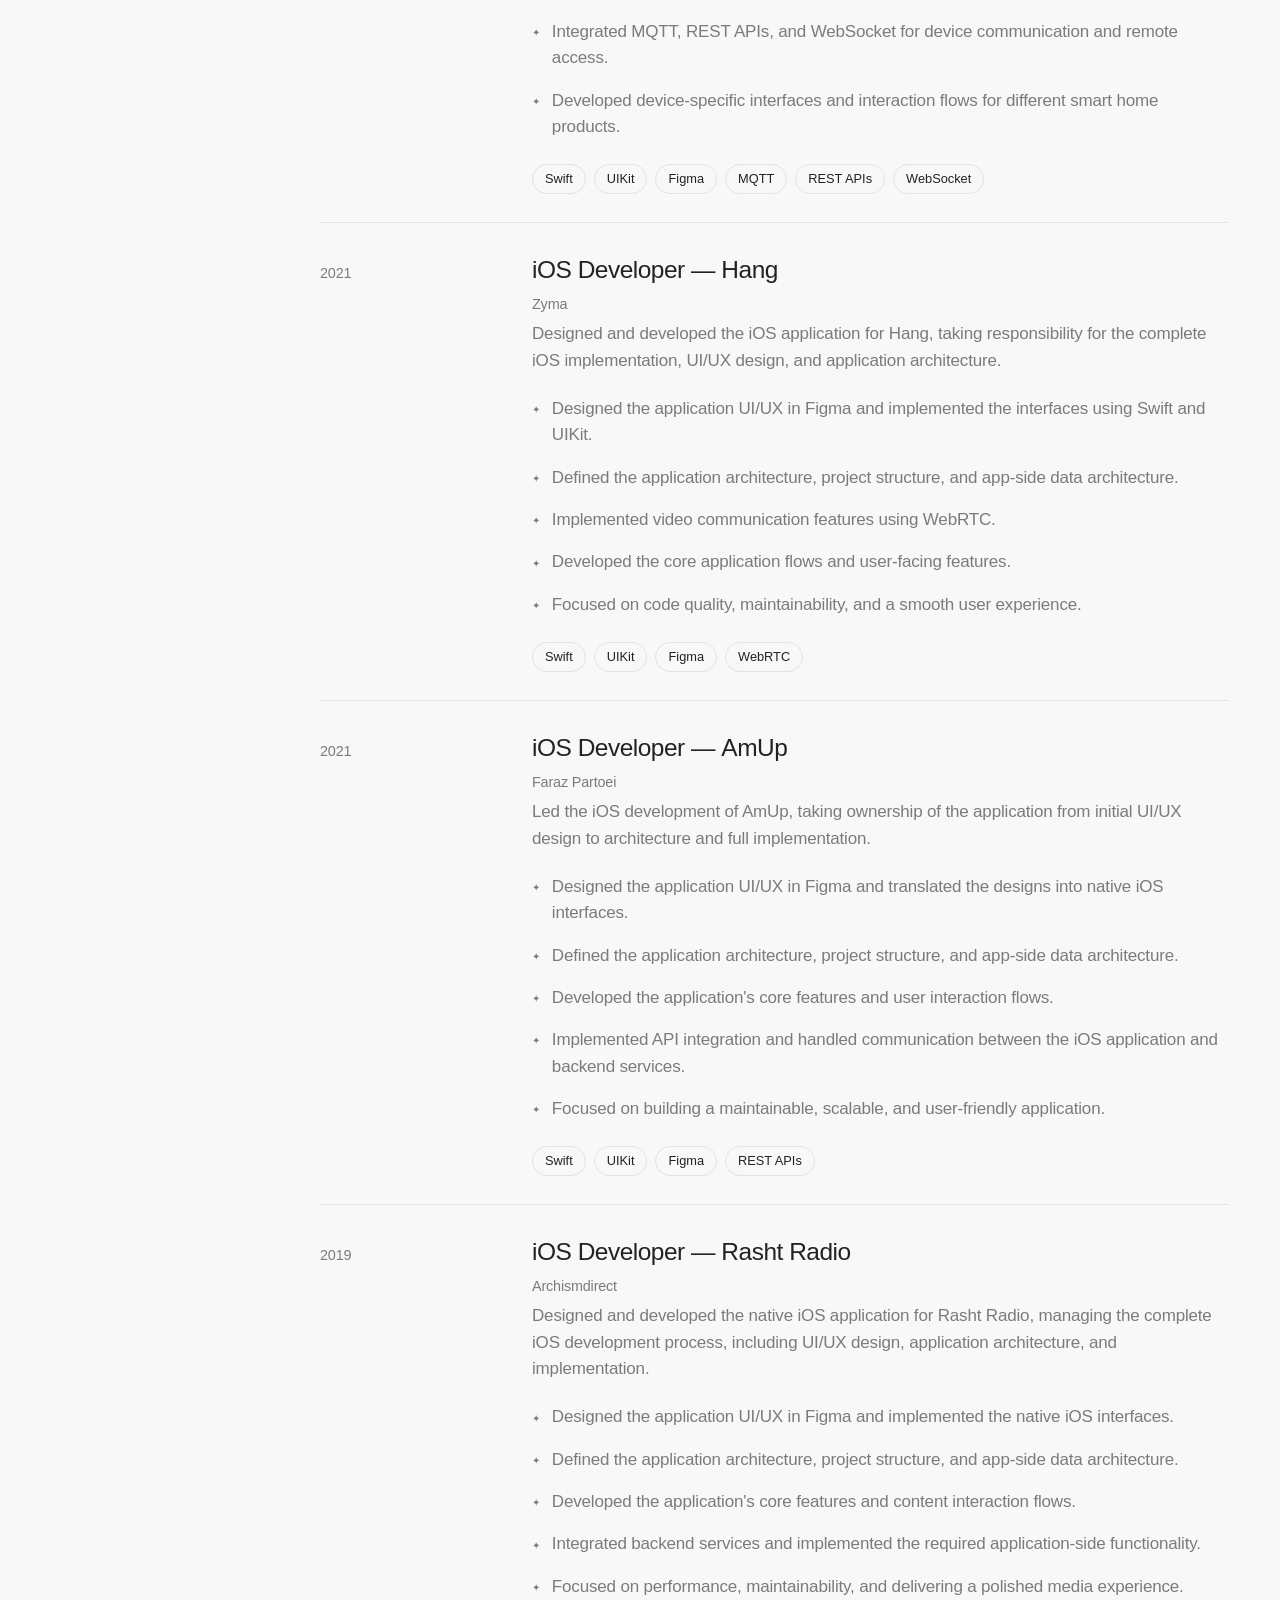
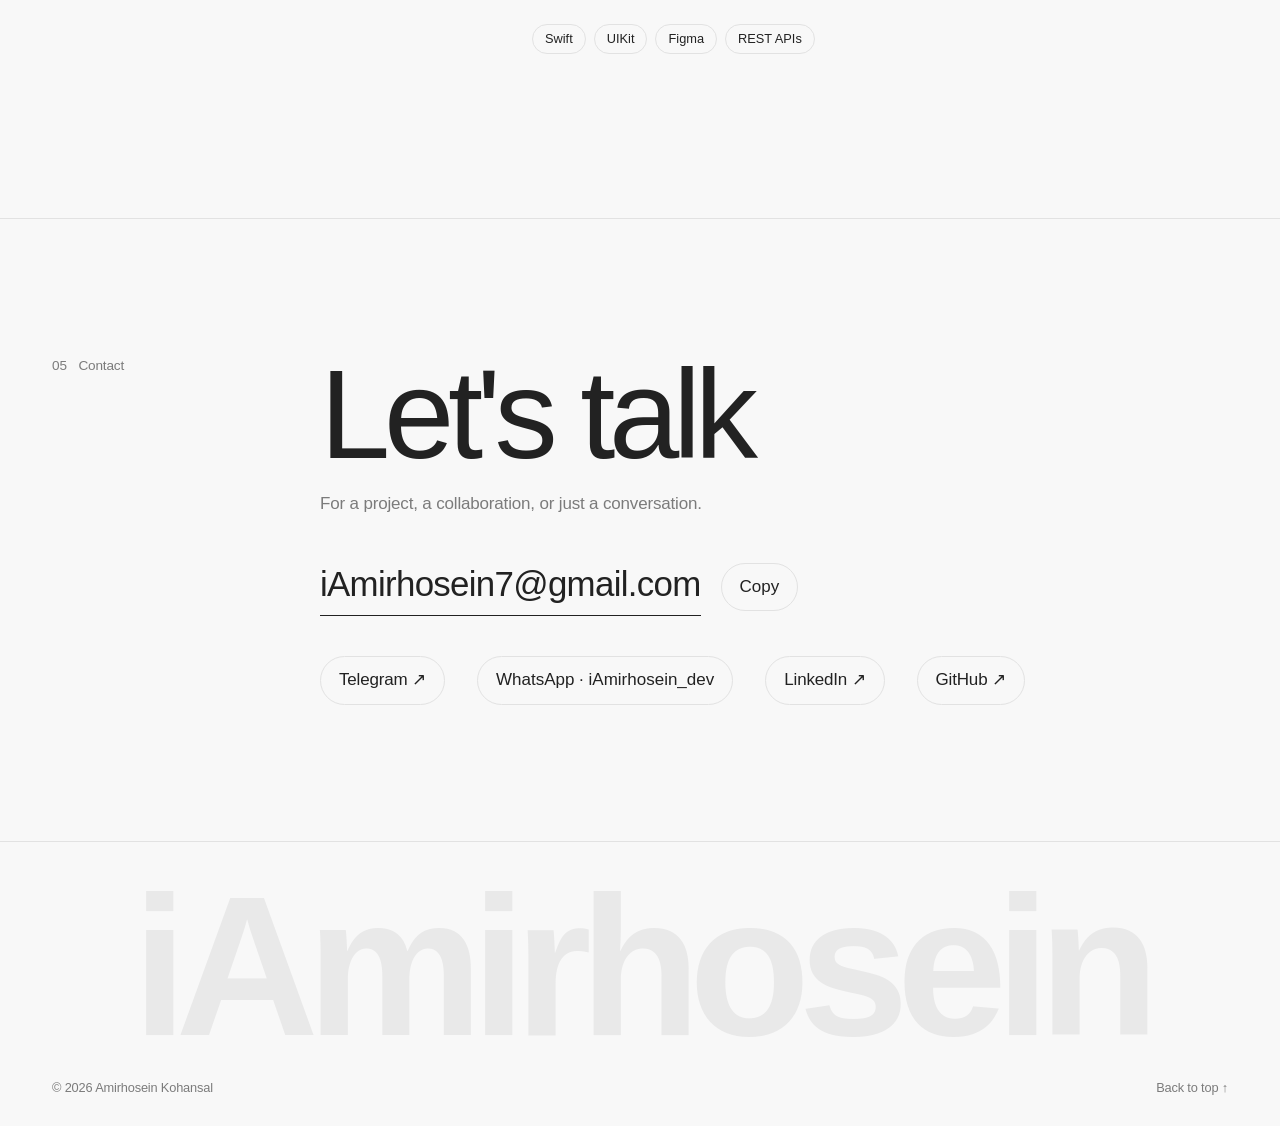
==== commit f38ea52a: "restructure the site around case studies and add project detail pages The home page is now Hero, Abo" ====
--- a/index.html
+++ b/index.html
@@ -4,7 +4,7 @@
   <meta charset="utf-8">
   <meta name="viewport" content="width=device-width, initial-scale=1">
   <title data-i18n="meta.title">Amirhosein Kohansal (iAmirhosein) | iOS Developer</title>
-  <meta name="description" data-i18n-attr="content:meta.description" content="Portfolio of Amirhosein Kohansal (iAmirhosein), iOS developer: iPhone and iPad apps, from social platforms to the smart home.">
+  <meta name="description" data-i18n-attr="content:meta.description" content="Amirhosein Kohansal (iAmirhosein), iOS developer with 6+ years of Swift and UIKit: native apps for smart home, social networking, real-time communication and digital media.">
   <meta name="author" content="Amirhosein Kohansal">
   <meta name="theme-color" content="#f8f8f8" media="(prefers-color-scheme: light)">
   <meta name="theme-color" content="#111111" media="(prefers-color-scheme: dark)">
@@ -20,7 +20,7 @@
   <meta property="og:locale" content="en_US">
   <meta property="og:locale:alternate" content="fa_IR">
   <meta property="og:title" content="Amirhosein Kohansal (iAmirhosein) | iOS Developer">
-  <meta property="og:description" content="Portfolio of Amirhosein Kohansal (iAmirhosein), iOS developer: iPhone and iPad apps, from social platforms to the smart home.">
+  <meta property="og:description" content="Amirhosein Kohansal (iAmirhosein), iOS developer with 6+ years of Swift and UIKit: native apps for smart home, social networking, real-time communication and digital media.">
   <meta property="og:image" content="https://iamirhosein.ir/assets/og-image.png">
   <meta property="og:image:width" content="1200">
   <meta property="og:image:height" content="630">
@@ -34,7 +34,7 @@
     "alternateName": ["امیرحسین کهنسال", "iAmirhosein"],
     "jobTitle": "iOS Developer",
     "url": "https://iamirhosein.ir/",
-    "knowsAbout": ["Swift", "UIKit", "SwiftUI", "iOS", "Core Data", "MQTT", "Firebase"],
+    "knowsAbout": ["Swift", "Objective-C", "UIKit", "iOS", "REST APIs", "Alamofire", "WebRTC", "MQTT", "WebSocket", "Socket.IO", "Core Data", "Realm", "Firebase"],
     "sameAs": ["https://www.linkedin.com/in/amirhosein-kohansal/", "https://github.com/iAmirhosein"]
   }
   </script>
@@ -60,13 +60,14 @@
   <header class="site-header">
     <div class="container"><div class="header-inner glass">
       <a class="brand" href="#top" dir="ltr" aria-label="iAmirhosein">
-        <span class="brand-mark" aria-hidden="true">iA</span>
+        <span class="brand-mark" aria-hidden="true"><svg viewBox="0 0 120 120"><rect width="120" height="120" rx="30"/><path d="M33 88 L60 32 L87 88"/><circle cx="60" cy="74" r="8.5"/></svg></span>
         <span class="brand-name">iAmirhosein</span>
       </a>
       <nav class="nav" id="nav" aria-label="Main">
         <a href="#about" data-i18n="nav.about">About</a>
         <a href="#work" data-i18n="nav.work">Work</a>
         <a href="#expertise" data-i18n="nav.expertise">Expertise</a>
+        <a href="#experience" data-i18n="nav.experience">Experience</a>
         <a href="#contact" data-i18n="nav.contact">Contact</a>
       </nav>
       <div class="header-actions">
@@ -94,14 +95,16 @@
         </div>
 
         <div class="hero-text">
-          <dl class="stats">
-            <div><dt class="stat-num" data-i18n="hero.stat1">+8</dt><dd data-i18n="hero.stat1Label">Projects</dd></div>
-            <div><dt class="stat-num" data-i18n="hero.stat2">2019</dt><dd data-i18n="hero.stat2Label">Building for iOS since</dd></div>
-          </dl>
-          <h1 class="hello"><span class="hello-inner" data-i18n="hero.hello">Amirhosein Kohansal</span></h1>
-          <p class="intro" data-i18n="hero.intro">iOS Developer</p>
-          <p class="lead" data-i18n="hero.lead">Native iOS apps, crafted down to the last detail.</p>
-          <a class="scroll-down" href="#about"><span data-i18n="hero.scroll">Scroll down</span> <span aria-hidden="true">↓</span></a>
+          <p class="eyebrow"><span data-i18n="hero.name">Amirhosein Kohansal</span> · <span data-i18n="hero.side">iOS Developer</span></p>
+          <h1 class="hello"><span class="hello-inner" data-i18n="hero.title">Building Native iOS Experiences That Make an Impact.</span></h1>
+          <p class="intro" data-i18n="hero.intro">I'm Amirhosein, an iOS Developer with 6+ years of experience specializing in Swift and UIKit.</p>
+          <p class="lead" data-i18n="hero.lead">I build polished, reliable mobile applications — from complex product features and backend integrations to real-time communication and connected devices.</p>
+          <p class="hero-stack" dir="ltr">Swift · UIKit · REST APIs · WebRTC · MQTT · WebSocket</p>
+          <div class="hero-actions">
+            <a class="btn btn-primary" href="#work" data-i18n="hero.ctaWork">View My Work</a>
+            <a class="btn" href="#contact" data-i18n="hero.ctaContact">Get in Touch</a>
+            <a class="btn" id="cvLink" href="assets/cv.pdf" hidden download="Amirhosein-Kohansal-CV.pdf" data-i18n="hero.ctaCv">Download CV</a>
+          </div>
         </div>
 
         <figure class="portrait" id="portrait">
@@ -114,22 +117,15 @@
 
     <section class="section" id="about">
       <div class="container split">
-        <p class="section-label"><span class="num">01</span> <span data-i18n="about.title">About</span></p>
-        <div class="bento">
-          <div class="tile tile-statement reveal">
-            <p class="statement">
-              <span data-i18n="about.body1">I've been building for iOS since 2019, with one rule:</span>
-              <span class="dim" data-i18n="about.body2">the best app is the one you never have to think about.</span>
-            </p>
-          </div>
-          <div class="tile tile-fact reveal"><p class="fact-label" data-i18n="about.handle">Online</p><p class="fact-value" dir="ltr">iAmirhosein</p></div>
-          <a class="tile tile-fact tile-app reveal" href="#project-alpha-shome">
-            <p class="fact-label" data-i18n="about.latest">Latest work</p>
-            <p class="fact-value"><img src="assets/projects/alpha-shome-icon.jpg" alt="" width="40" height="40"><span dir="ltr">Alpha SHome</span><span class="tile-arrow" aria-hidden="true">↓</span></p>
-          </a>
-          <div class="tile tile-skills reveal">
-            <h2 class="fact-label" data-i18n="about.skills">Skills and tools</h2>
-            <ul class="skills" id="skills" dir="ltr"></ul>
+        <p class="section-label"><span class="num">01</span> <span data-i18n="about.label">About</span></p>
+        <div>
+          <h2 class="section-title reveal" data-i18n="about.title">About Me</h2>
+          <div class="about-text reveal">
+            <p data-i18n="about.p2">Since 2019, I've worked on products across different domains, including smart home ecosystems, social networking, real-time communication, and digital media.</p>
+            <p data-i18n="about.p3">I have hands-on experience throughout the iOS development lifecycle — from translating product requirements and designing application architecture to implementing user interfaces, integrating APIs and third-party services, debugging, and preparing applications for release.</p>
+            <p data-i18n="about.p4">I've independently led the iOS development of multiple products, taking ownership of their implementation from the initial development stages to functional applications.</p>
+            <p data-i18n="about.p5">I enjoy solving challenging engineering problems, writing maintainable code, and building applications that combine thoughtful design with reliable functionality.</p>
+            <p><strong data-i18n="about.approachLabel">My approach:</strong> <span data-i18n="about.approach">Clean implementation, attention to detail, and a strong focus on the end-user experience.</span></p>
           </div>
         </div>
       </div>
@@ -139,35 +135,39 @@
       <div class="container">
         <div class="split head-split">
           <p class="section-label"><span class="num">02</span> <span data-i18n="work.label">Work</span></p>
-          <h2 class="section-title reveal" data-i18n="work.title">Selected work</h2>
+          <h2 class="section-title reveal" data-i18n="work.title">Selected Work</h2>
         </div>
         <div class="works" id="projects"></div>
+        <div class="split more-split">
+          <h3 class="section-label" data-i18n="work.more">More projects</h3>
+          <ul class="more-projects" id="moreProjects"></ul>
+        </div>
       </div>
     </section>
 
     <section class="section" id="expertise">
       <div class="container split">
         <p class="section-label"><span class="num">03</span> <span data-i18n="expertise.label">Expertise</span></p>
-        <ol class="expertise">
-          <li class="reveal">
-            <h3 data-i18n="expertise.e1.title">Native iOS apps</h3>
-            <p data-i18n="expertise.e1.body">Swift, UIKit and SwiftUI, from architecture to the smallest UI detail.</p>
-          </li>
-          <li class="reveal">
-            <h3 data-i18n="expertise.e2.title">Connected devices</h3>
-            <p data-i18n="expertise.e2.body">Talking to hardware over the local network, WebSocket and MQTT.</p>
-          </li>
-          <li class="reveal">
-            <h3 data-i18n="expertise.e3.title">Shipping &amp; maintenance</h3>
-            <p data-i18n="expertise.e3.body">From TestFlight to the App Store, and keeping pace with every new iOS release.</p>
-          </li>
-        </ol>
+        <div>
+          <h2 class="section-title reveal" data-i18n="expertise.title">Technical Skills</h2>
+          <ol class="expertise" id="expertiseList"></ol>
+        </div>
+      </div>
+    </section>
+
+    <section class="section" id="experience">
+      <div class="container split">
+        <p class="section-label"><span class="num">04</span> <span data-i18n="experience.label">Experience</span></p>
+        <div>
+          <h2 class="section-title reveal" data-i18n="experience.title">Since 2019</h2>
+          <ol class="timeline" id="experienceList"></ol>
+        </div>
       </div>
     </section>
 
     <section class="section contact-section" id="contact">
       <div class="container split">
-        <p class="section-label"><span class="num">04</span> <span data-i18n="contact.label">Contact</span></p>
+        <p class="section-label"><span class="num">05</span> <span data-i18n="contact.label">Contact</span></p>
         <div class="reveal">
           <h2 class="contact-title" data-i18n="contact.title">Let's talk</h2>
           <p class="contact-lead" data-i18n="contact.lead">For a project, a collaboration, or just a conversation.</p>
--- a/css/style.css
+++ b/css/style.css
@@ -73,10 +73,11 @@
 }
 .header-inner { display: flex; align-items: center; gap: 12px; height: 64px; }
 .brand { display: flex; align-items: center; gap: 10px; font-weight: 600; font-size: .95rem; letter-spacing: -0.01em; font-family: -apple-system, BlinkMacSystemFont, "Segoe UI", Roboto, sans-serif; }
-.brand-mark {
-  width: 30px; height: 30px; display: grid; place-items: center; border-radius: 8px;
-  background: var(--text); color: var(--bg); font-size: .78rem; font-weight: 700; letter-spacing: -0.02em;
-}
+.brand-mark { width: 30px; height: 30px; display: block; flex: none; }
+.brand-mark svg { width: 100%; height: 100%; display: block; }
+.brand-mark rect { fill: var(--text); }
+.brand-mark path { fill: none; stroke: var(--bg); stroke-width: 13; stroke-linecap: round; stroke-linejoin: round; }
+.brand-mark circle { fill: #3B5BFF; }
 .nav { display: none; gap: 32px; margin-inline-start: 48px; }
 .nav a { font-size: .88rem; color: var(--text); opacity: .75; }
 .nav a:hover { opacity: 1; }
@@ -115,16 +116,24 @@
 .stats div { display: flex; flex-direction: column; }
 .stat-num { font-size: clamp(1.8rem, 1.4rem + 1.4vw, 2.6rem); font-weight: var(--display-weight); line-height: 1.2; }
 .stats dd { font-size: .8rem; color: var(--muted); }
+.eyebrow { font-size: .85rem; color: var(--muted); margin-bottom: 20px; }
 .hello {
-  font-size: clamp(2.6rem, 1.3rem + 4.6vw, 5.4rem); font-weight: var(--display-weight);
-  line-height: 1.3; letter-spacing: 0; margin: 0; max-width: 11em;
+  font-size: clamp(2.3rem, 1.2rem + 3.8vw, 4.6rem); font-weight: var(--display-weight);
+  line-height: 1.35; letter-spacing: 0; margin: 0; max-width: 13em;
 }
 html[lang="en"] .hello { letter-spacing: -0.04em; line-height: 1.02; }
-.intro { font-size: clamp(1.05rem, 1rem + .35vw, 1.3rem); margin-top: 20px; color: var(--muted); }
-.intro::before { content: "— "; color: var(--muted); }
-.lead { color: var(--muted); max-width: 30em; margin-top: 6px; }
-.scroll-down { margin-top: 56px; font-size: .85rem; color: var(--muted); align-self: flex-start; }
-.scroll-down:hover { color: var(--text); }
+.intro { font-size: clamp(1.05rem, 1rem + .35vw, 1.3rem); margin-top: 28px; max-width: 32em; }
+.lead { color: var(--muted); max-width: 34em; margin-top: 10px; }
+.hero-stack { margin-top: 24px; font-size: .85rem; color: var(--muted); letter-spacing: 0; font-family: -apple-system, BlinkMacSystemFont, "Segoe UI", Roboto, sans-serif; }
+html[dir="rtl"] .hero-stack { text-align: right; }
+.hero-actions { display: flex; flex-wrap: wrap; gap: 12px; margin-top: 36px; }
+.btn {
+  display: inline-flex; align-items: center; padding: 12px 22px; border-radius: 999px; font-size: .95rem;
+  border: 1px solid var(--line); transition: transform .25s cubic-bezier(.2, .7, .2, 1), background .2s ease, color .2s ease;
+}
+.btn[hidden] { display: none; }
+.btn:hover { transform: scale(1.03); border-color: var(--text); }
+.btn-primary { background: var(--text); color: var(--bg); border-color: var(--text); }
 
 .portrait {
   position: relative; aspect-ratio: 4 / 5; background: var(--media); overflow: hidden;
@@ -211,9 +220,10 @@
 
 /* ---------- expertise ---------- */
 .expertise { list-style: none; padding: 0; margin: 0; }
-.expertise li { display: grid; gap: 6px; padding: 28px 0; border-top: 1px solid var(--line); }
-.expertise li:first-child { border-top: 0; padding-top: 0; }
-@media (min-width: 760px) { .expertise li { grid-template-columns: 1fr 1.3fr; gap: 32px; align-items: baseline; } }
+.expertise > li { display: grid; gap: 6px; padding: 28px 0; border-top: 1px solid var(--line); }
+.expertise > li:first-child { border-top: 0; padding-top: 0; }
+.expertise > li { gap: 14px; }
+@media (min-width: 760px) { .expertise > li { grid-template-columns: 1fr 1.6fr; gap: 32px; align-items: baseline; } }
 .expertise h3 { font-size: clamp(1.3rem, 1.1rem + .8vw, 1.9rem); font-weight: var(--display-weight); }
 html[lang="en"] .expertise h3 { letter-spacing: -0.025em; }
 .expertise p { color: var(--muted); }
@@ -281,7 +291,7 @@
 .nav.open { top: 68px; height: auto; border-radius: 28px; padding: 16px 28px 20px; background: var(--glass-bg);
   backdrop-filter: blur(24px) saturate(190%); -webkit-backdrop-filter: blur(24px) saturate(190%);
   border: 1px solid var(--glass-border); box-shadow: var(--glass-shadow); }
-.brand-mark { border-radius: 999px; width: 36px; height: 36px; }
+.brand-mark { width: 36px; height: 36px; }
 .cta-link {
   text-decoration: none; background: var(--text); color: var(--bg); padding: 8px 16px; border-radius: 999px;
   transition: transform .25s cubic-bezier(.2, .7, .2, 1), opacity .2s ease;
@@ -322,12 +332,10 @@
 /* kinetic headline: rises out of a mask on load */
 .hello { overflow: hidden; padding-bottom: .08em; }
 .hello-inner { display: inline-block; animation: rise 1.2s cubic-bezier(.16, 1, .3, 1) both .1s; }
-.intro, .lead, .stats { animation: fade-up 1s cubic-bezier(.16, 1, .3, 1) both; }
-.stats { animation-delay: .05s; } .intro { animation-delay: .35s; } .lead { animation-delay: .45s; }
+.eyebrow, .intro, .lead, .hero-stack, .hero-actions { animation: fade-up 1s cubic-bezier(.16, 1, .3, 1) both; }
+.intro { animation-delay: .35s; } .lead { animation-delay: .45s; } .hero-stack { animation-delay: .55s; } .hero-actions { animation-delay: .65s; }
 @keyframes rise { from { transform: translateY(105%); } to { transform: none; } }
 @keyframes fade-up { from { opacity: 0; transform: translateY(16px); } to { opacity: 1; transform: none; } }
-.scroll-down span[aria-hidden] { display: inline-block; animation: bob 2s ease-in-out infinite; }
-@keyframes bob { 50% { transform: translateY(4px); } }
 
 /* ---------- skills marquee ---------- */
 .marquee { overflow: hidden; border-block: 1px solid var(--line); padding: 22px 0; direction: ltr;
@@ -354,7 +362,14 @@
 .tile-skills { grid-column: 1 / -1; }
 .fact-label { color: var(--muted); font-size: .8rem; font-weight: 400; }
 .fact-value { margin-top: 18px; font-size: 1.1rem; }
-.tile-skills .skills { margin-top: 14px; }
+.fact-big { font-size: clamp(1.8rem, 1.4rem + 1.4vw, 2.6rem); font-weight: var(--display-weight); line-height: 1.1; }
+.tile-body { grid-column: 1 / -1; display: grid; gap: 16px; color: var(--muted); }
+.tile-approach { grid-column: 1 / -1; }
+.approach { margin-top: 12px; font-size: clamp(1.15rem, 1rem + .7vw, 1.6rem); font-weight: var(--display-weight); }
+html[lang="en"] .approach { letter-spacing: -0.02em; }
+#about .section-title { margin-bottom: 40px; }
+.about-text { display: grid; gap: 20px; max-width: 46em; font-size: clamp(1.05rem, 1rem + .3vw, 1.2rem); }
+.about-text strong { font-weight: 600; }
 /* "Latest work" tile: jumps to the project card */
 .tile-app { display: block; color: inherit; text-decoration: none; }
 .tile-app .fact-value { display: flex; align-items: center; gap: 12px; }
@@ -366,7 +381,7 @@
   .tile-statement { grid-column: 1 / 4; grid-row: span 2; padding: 40px; display: flex; align-items: flex-end; }
   .tile-fact:nth-of-type(2) { grid-column: 4; }
   .tile-fact:nth-of-type(3) { grid-column: 4; }
-  .tile-skills { grid-column: 1 / -1; }
+  .tile-body { grid-template-columns: repeat(2, 1fr); gap: 20px 40px; padding: 32px; }
 }
 .facts { display: none; }
 
@@ -377,10 +392,46 @@
   background: radial-gradient(420px circle at var(--mx, 50%) var(--my, 50%), rgba(255, 255, 255, .35), transparent 60%);
 }
 .work:hover .work-media::after { opacity: 1; }
-@media (min-width: 760px) {
-  .works { padding-bottom: 120px; }
-  .work:not(.featured):nth-child(odd) { position: relative; top: 120px; }
-}
+.case { display: grid; gap: 14px; margin: 14px 0 6px; padding-top: 16px; border-top: 1px solid var(--line); }
+.case dt { font-size: .78rem; color: var(--muted); }
+.case dd { margin: 2px 0 0; }
+@media (min-width: 900px) {
+  .works { grid-template-columns: 1fr; gap: 112px; }
+  .work { display: grid; grid-template-columns: 1.1fr .9fr; gap: 56px; align-items: center; }
+  .work:nth-child(even) .work-media { order: 2; }
+  .work .work-media { margin-bottom: 0; }
+}
+.work-body { display: flex; flex-direction: column; gap: 6px; }
+
+/* more projects */
+.more-split { margin-top: 112px; padding-top: 48px; border-top: 1px solid var(--line); }
+.more-projects { list-style: none; padding: 0; margin: 0; display: grid; gap: 32px 40px; }
+@media (min-width: 760px) { .more-projects { grid-template-columns: repeat(2, 1fr); } }
+.more-head { display: flex; align-items: baseline; gap: 12px; }
+.more-head h4 { margin: 0; font-size: 1.2rem; font-weight: 500; }
+.more-desc { margin-top: 4px; }
+
+/* expertise chips */
+.chips { list-style: none; padding: 0; margin: 0; display: flex; flex-wrap: wrap; gap: 8px; font-family: -apple-system, BlinkMacSystemFont, "Segoe UI", Roboto, sans-serif; letter-spacing: 0; }
+html[dir="rtl"] .chips { justify-content: flex-end; }
+.chips li { padding: 6px 14px; border: 1px solid var(--line); border-radius: 999px; font-size: .88rem; }
+#expertise .section-title, #experience .section-title { margin-bottom: 48px; }
+
+/* experience timeline */
+.timeline { list-style: none; padding: 0; margin: 0; }
+.timeline > li { display: grid; gap: 6px; padding: 28px 0; border-top: 1px solid var(--line); }
+.timeline > li:first-child { border-top: 0; padding-top: 0; }
+@media (min-width: 760px) { .timeline > li { grid-template-columns: 180px 1fr; gap: 32px; align-items: baseline; } }
+.timeline-period { color: var(--muted); font-size: .9rem; }
+.timeline h3 { font-size: clamp(1.2rem, 1.05rem + .6vw, 1.6rem); font-weight: var(--display-weight); }
+html[lang="en"] .timeline h3 { letter-spacing: -0.02em; }
+.timeline-org { font-size: .9rem; color: var(--muted); }
+.timeline p:not(.timeline-period) { color: var(--muted); margin-top: 6px; max-width: 40em; }
+.timeline p.timeline-org { margin-top: 4px; font-size: .9rem; }
+.timeline .timeline-points { grid-template-columns: 1fr; margin-top: 14px; max-width: 46em; color: var(--muted); }
+.timeline .timeline-points li { padding: 8px 0; border-bottom: 0; }
+.timeline .timeline-tech { margin-top: 16px; }
+.timeline .timeline-tech li { font-size: .8rem; padding: 4px 12px; }
 .work-head h3 { transition: letter-spacing .4s ease; }
 
 /* scroll-driven: media settles from a slight zoom as it enters (progressive) */
@@ -412,9 +463,55 @@
 ::view-transition-old(root), ::view-transition-new(root) { animation: none; mix-blend-mode: normal; }
 
 @media (prefers-reduced-motion: reduce) {
-  .aura span, .marquee-track, .hello-inner, .intro, .lead, .stats, .scroll-down span[aria-hidden] { animation: none !important; }
+  .aura span, .marquee-track, .hello-inner, .eyebrow, .intro, .lead, .hero-stack, .hero-actions { animation: none !important; }
   .work-media img, .work-initial, .wordmark { animation: none !important; }
 }
+
+/* ---------- case study link on work cards ---------- */
+.case-link { font-weight: 500; text-decoration: underline; text-underline-offset: 4px; text-decoration-thickness: 1px; }
+.case-link::after { content: "\00a0→"; display: inline-block; text-decoration: none; transition: transform .2s ease; }
+html[dir="rtl"] .case-link::after { content: "\00a0←"; }
+.case-link:hover::after { transform: translateX(3px); }
+html[dir="rtl"] .case-link:hover::after { transform: translateX(-3px); }
+a.work-media { color: inherit; }
+
+/* ---------- project detail page ---------- */
+.detail { padding-top: 48px; padding-bottom: 96px; }
+.back-link { font-size: .88rem; color: var(--muted); }
+.back-link:hover { color: var(--text); }
+.detail-head { max-width: 980px; }
+.detail-title { margin-top: 28px; font-size: clamp(2.8rem, 1.6rem + 5vw, 6rem); font-weight: var(--display-weight); line-height: 1.1; }
+html[lang="en"] .detail-title { letter-spacing: -0.045em; line-height: 1; }
+.detail-tagline { margin-top: 18px; font-size: clamp(1.15rem, 1rem + .7vw, 1.6rem); color: var(--muted); max-width: 32em; }
+.detail-facts { display: grid; gap: 18px 40px; margin-top: 40px; padding-top: 24px; border-top: 1px solid var(--line); }
+@media (min-width: 760px) { .detail-facts { grid-template-columns: repeat(3, auto); justify-content: start; } }
+.detail-facts dt { font-size: .78rem; color: var(--muted); }
+.detail-facts dd { margin: 2px 0 0; }
+.detail-head .work-links { margin-top: 24px; }
+.detail-cover { margin: 56px 0 0; aspect-ratio: 16 / 10; }
+.detail-cover img { filter: none; }
+.detail-section { padding: 72px 0 0; }
+.detail-section > div { min-width: 0; }
+@media (min-width: 900px) { .detail-section { padding-top: 112px; } }
+.detail-lead { font-size: clamp(1.3rem, 1.05rem + 1vw, 2rem); font-weight: var(--display-weight); line-height: 1.5; max-width: 30em; }
+html[lang="en"] .detail-lead { letter-spacing: -0.02em; line-height: 1.3; }
+.detail-p { margin-top: 18px; color: var(--muted); max-width: 42em; }
+.detail-h3 { font-size: clamp(1.2rem, 1.05rem + .6vw, 1.6rem); font-weight: var(--display-weight); }
+.feature-list { list-style: none; padding: 0; margin: 0; display: grid; gap: 0 40px; }
+@media (min-width: 760px) { .feature-list { grid-template-columns: repeat(2, 1fr); } }
+.feature-list li { padding: 14px 0; border-bottom: 1px solid var(--line); display: flex; gap: 12px; }
+.feature-list li::before { content: "✦"; font-size: .6em; color: var(--muted); padding-top: .6em; }
+.highlight-grid { display: grid; gap: 14px; }
+@media (min-width: 760px) { .highlight-grid { grid-template-columns: repeat(2, 1fr); } }
+.highlight-grid h3 { font-size: 1.1rem; font-weight: 500; }
+.highlight-grid p { margin-top: 8px; color: var(--muted); }
+/* screenshots: horizontal strip that snaps one phone at a time */
+.shots { display: flex; gap: 16px; overflow-x: auto; scroll-snap-type: x mandatory; padding-bottom: 12px; margin-inline-end: -16px; }
+.shots img { flex: none; width: min(62vw, 260px); height: auto; aspect-ratio: 1125 / 2436; object-fit: cover; border-radius: 28px; border: 1px solid var(--line); scroll-snap-align: start; background: var(--media); }
+.next-project { display: block; margin-top: 112px; padding-top: 40px; border-top: 1px solid var(--line); }
+.next-title { display: block; margin-top: 8px; font-size: clamp(2.2rem, 1.4rem + 3.6vw, 4.6rem); font-weight: var(--display-weight); line-height: 1.1; transition: letter-spacing .4s ease; }
+html[lang="en"] .next-title { letter-spacing: -0.04em; }
+.next-project:hover .next-title { letter-spacing: -0.02em; }
 
 /* ---------- 404 ---------- */
 .notfound { min-height: 70vh; display: flex; flex-direction: column; justify-content: center; gap: 20px; }
